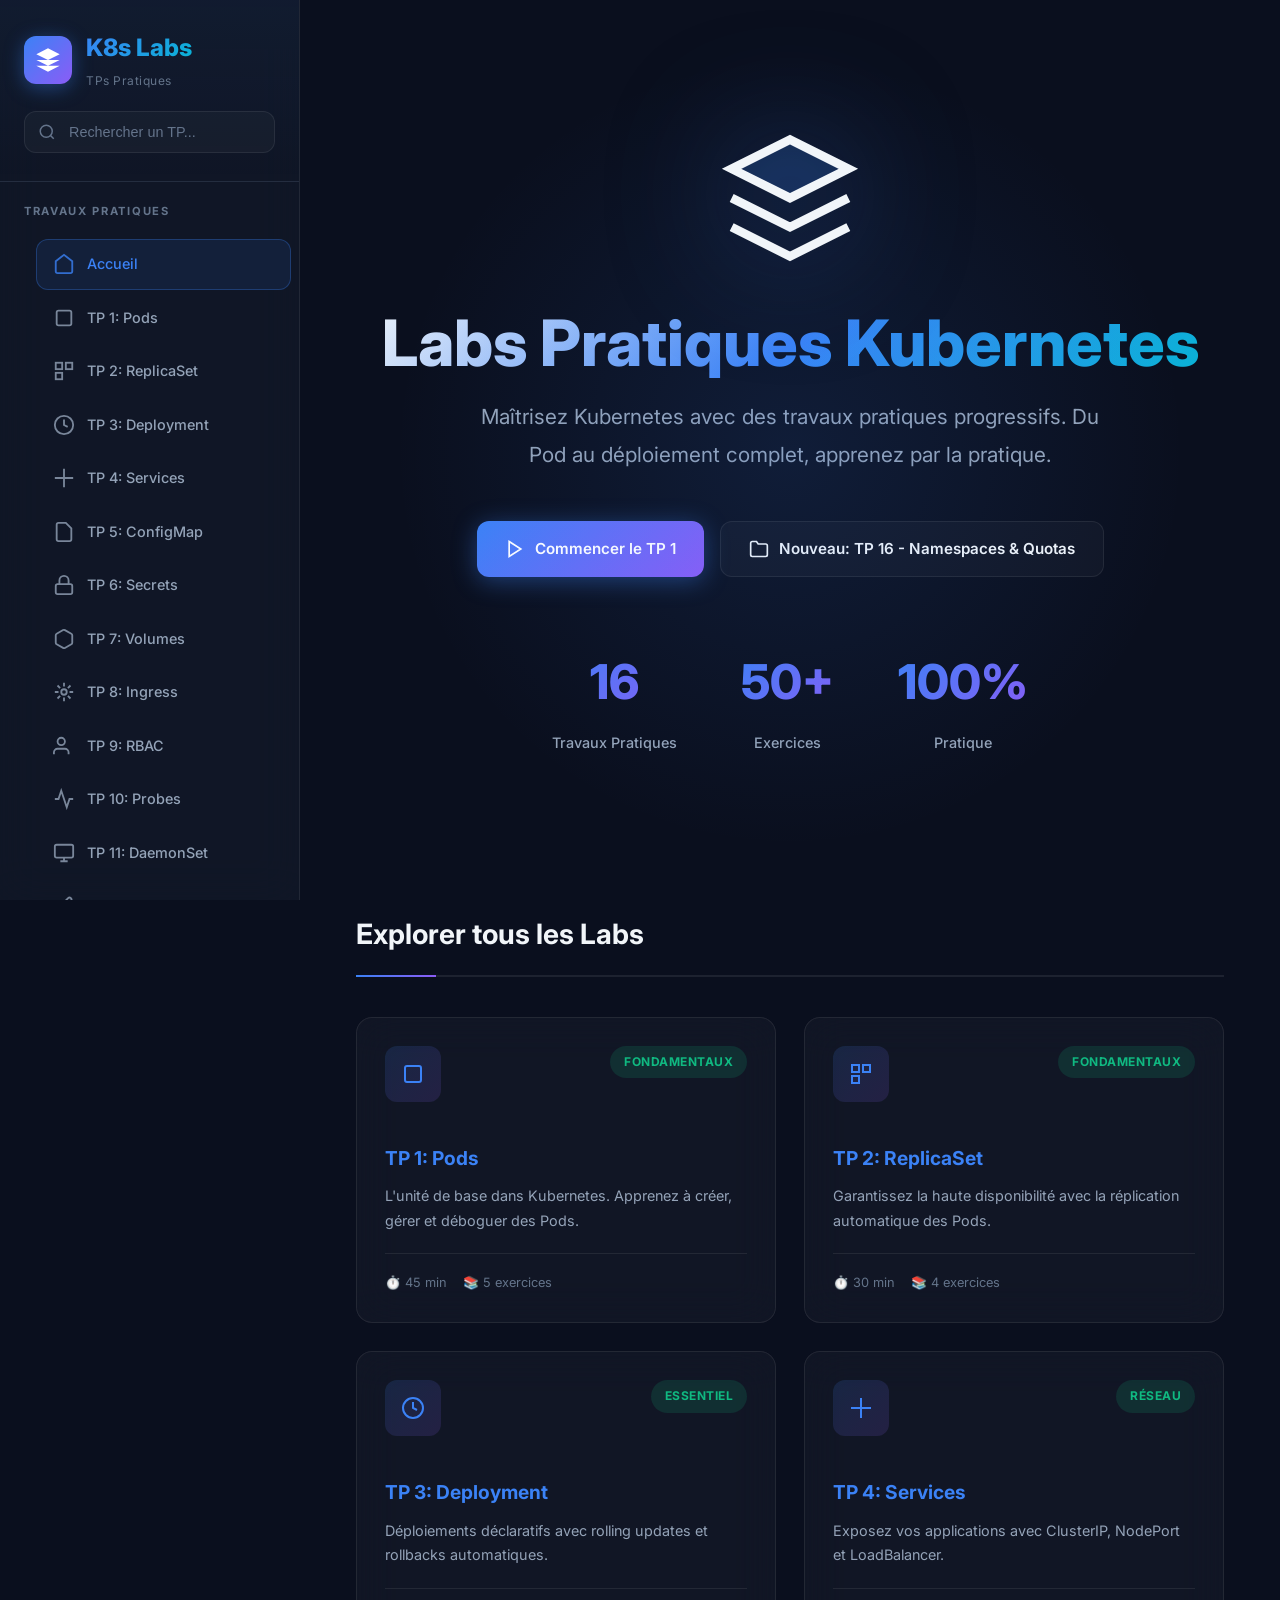
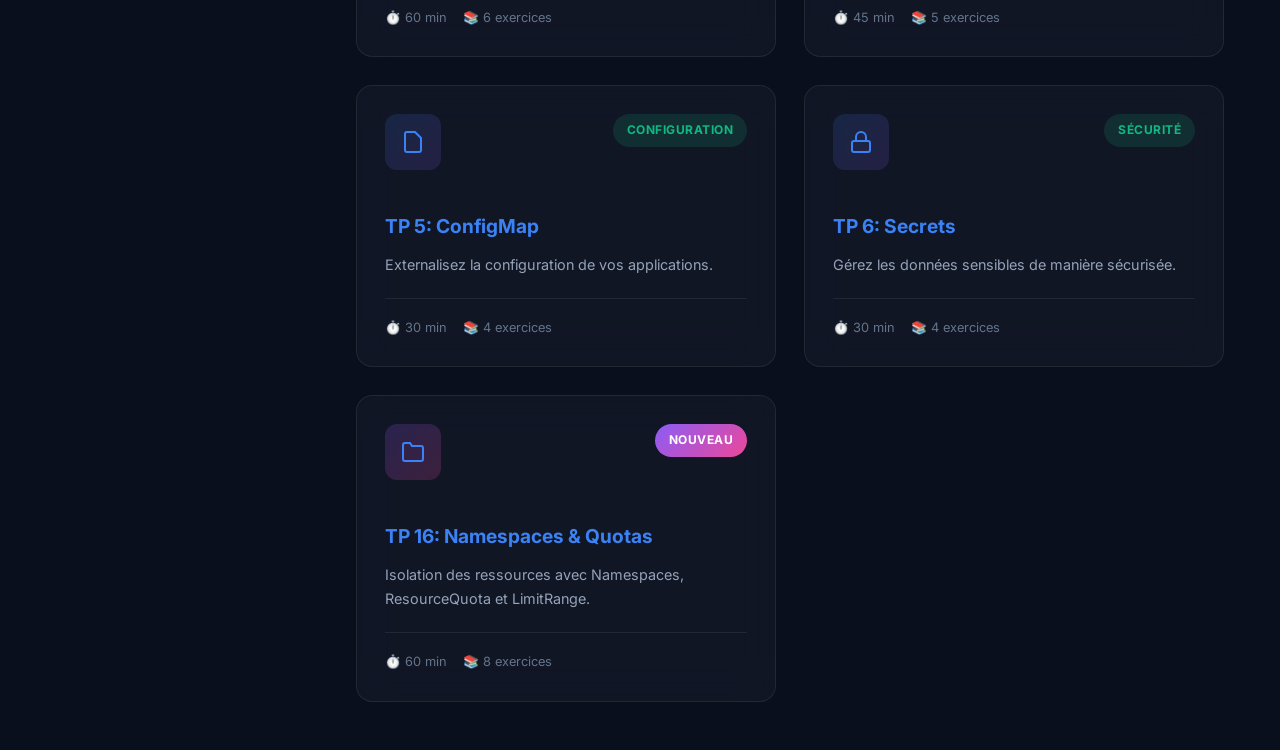
==== index-fr-standalone.html @ d3f79b24 "feat: Labs Kubernetes en français - 16 TPs complets - index-fr.html: Version avec CSS/JS externes - " ====
<!DOCTYPE html>
<html lang="fr">
<head>
    <meta charset="UTF-8">
    <meta name="viewport" content="width=device-width, initial-scale=1.0">
    <title>Labs Pratiques Kubernetes | TPs K8s Complets</title>
    <link rel="preconnect" href="https://fonts.googleapis.com">
    <link rel="preconnect" href="https://fonts.gstatic.com" crossorigin>
    <link href="https://fonts.googleapis.com/css2?family=Inter:wght@300;400;500;600;700;800&family=JetBrains+Mono:wght@400;500;600&display=swap" rel="stylesheet">
    <style>
        :root {
            --bg-primary: #0a0f1e;
            --bg-secondary: #111827;
            --bg-card: rgba(255, 255, 255, 0.03);
            --bg-card-hover: rgba(255, 255, 255, 0.06);
            --bg-code: #1a1f35;
            --bg-terminal: #0d1117;
            --text-primary: #F1F5F9;
            --text-secondary: #94A3B8;
            --text-muted: #64748B;
            --accent-blue: #3B82F6;
            --accent-purple: #8B5CF6;
            --accent-cyan: #06B6D4;
            --accent-green: #10B981;
            --accent-orange: #F59E0B;
            --accent-red: #EF4444;
            --accent-pink: #EC4899;
            --border-color: rgba(255, 255, 255, 0.08);
            --border-hover: rgba(255, 255, 255, 0.15);
            --glass-blur: blur(20px);
            --shadow-sm: 0 2px 8px rgba(0, 0, 0, 0.3);
            --shadow-md: 0 8px 32px rgba(0, 0, 0, 0.4);
            --shadow-lg: 0 16px 64px rgba(0, 0, 0, 0.5);
            --shadow-glow: 0 0 60px rgba(59, 130, 246, 0.15);
            --transition-fast: all 0.15s ease;
            --transition: all 0.3s cubic-bezier(0.4, 0, 0.2, 1);
            --transition-slow: all 0.5s cubic-bezier(0.4, 0, 0.2, 1);
            --radius-sm: 8px;
            --radius-md: 12px;
            --radius-lg: 16px;
            --radius-xl: 24px;
        }

        * {
            margin: 0;
            padding: 0;
            box-sizing: border-box;
        }

        html {
            scroll-behavior: smooth;
            font-size: 16px;
        }

        body {
            font-family: 'Inter', -apple-system, BlinkMacSystemFont, 'Segoe UI', sans-serif;
            background: var(--bg-primary);
            color: var(--text-primary);
            line-height: 1.7;
            overflow-x: hidden;
            min-height: 100vh;
        }

        /* Scrollbar */
        ::-webkit-scrollbar {
            width: 10px;
            height: 10px;
        }

        ::-webkit-scrollbar-track {
            background: var(--bg-secondary);
        }

        ::-webkit-scrollbar-thumb {
            background: linear-gradient(180deg, var(--accent-blue), var(--accent-purple));
            border-radius: 5px;
        }

        ::-webkit-scrollbar-thumb:hover {
            background: linear-gradient(180deg, var(--accent-purple), var(--accent-pink));
        }

        ::selection {
            background: rgba(59, 130, 246, 0.3);
            color: var(--text-primary);
        }

        /* Layout */
        .app-container {
            display: flex;
            min-height: 100vh;
        }

        /* Sidebar */
        .sidebar {
            position: fixed;
            left: 0;
            top: 0;
            width: 300px;
            height: 100vh;
            background: rgba(17, 24, 39, 0.9);
            backdrop-filter: var(--glass-blur);
            -webkit-backdrop-filter: var(--glass-blur);
            border-right: 1px solid var(--border-color);
            z-index: 1000;
            overflow-y: auto;
            transition: var(--transition);
        }

        .sidebar-header {
            padding: 28px 24px;
            border-bottom: 1px solid var(--border-color);
            background: linear-gradient(180deg, rgba(59, 130, 246, 0.05) 0%, transparent 100%);
        }

        .logo {
            display: flex;
            align-items: center;
            gap: 14px;
            text-decoration: none;
        }

        .logo-icon {
            width: 48px;
            height: 48px;
            background: linear-gradient(135deg, var(--accent-blue), var(--accent-purple));
            border-radius: var(--radius-md);
            display: flex;
            align-items: center;
            justify-content: center;
            box-shadow: 0 4px 20px rgba(59, 130, 246, 0.4);
        }

        .logo-icon svg {
            width: 28px;
            height: 28px;
            fill: white;
        }

        .logo-text {
            font-size: 1.5rem;
            font-weight: 800;
            background: linear-gradient(135deg, var(--accent-blue), var(--accent-cyan));
            -webkit-background-clip: text;
            -webkit-text-fill-color: transparent;
            background-clip: text;
        }

        .logo-subtitle {
            font-size: 0.75rem;
            color: var(--text-muted);
            margin-top: 2px;
            letter-spacing: 0.5px;
        }

        .search-box {
            margin-top: 20px;
            position: relative;
        }

        .search-input {
            width: 100%;
            padding: 12px 16px 12px 44px;
            background: var(--bg-card);
            border: 1px solid var(--border-color);
            border-radius: var(--radius-md);
            color: var(--text-primary);
            font-size: 0.9rem;
            transition: var(--transition);
        }

        .search-input:focus {
            outline: none;
            border-color: var(--accent-blue);
            background: var(--bg-card-hover);
            box-shadow: 0 0 0 4px rgba(59, 130, 246, 0.15);
        }

        .search-input::placeholder {
            color: var(--text-muted);
        }

        .search-icon {
            position: absolute;
            left: 14px;
            top: 50%;
            transform: translateY(-50%);
            color: var(--text-muted);
            width: 18px;
            height: 18px;
        }

        .nav-section {
            padding: 20px 0;
        }

        .nav-title {
            padding: 0 24px;
            font-size: 0.7rem;
            font-weight: 700;
            text-transform: uppercase;
            letter-spacing: 0.15em;
            color: var(--text-muted);
            margin-bottom: 12px;
        }

        .nav-list {
            list-style: none;
        }

        .nav-item {
            margin: 3px 8px;
        }

        .nav-link {
            display: flex;
            align-items: center;
            gap: 12px;
            padding: 12px 16px;
            color: var(--text-secondary);
            text-decoration: none;
            font-size: 0.9rem;
            font-weight: 500;
            transition: var(--transition);
            border-radius: var(--radius-md);
            border: 1px solid transparent;
        }

        .nav-link:hover {
            color: var(--text-primary);
            background: var(--bg-card-hover);
            border-color: var(--border-color);
        }

        .nav-link.active {
            color: var(--accent-blue);
            background: rgba(59, 130, 246, 0.1);
            border-color: rgba(59, 130, 246, 0.3);
        }

        .nav-link.completed {
            color: var(--accent-green);
        }

        .nav-icon {
            width: 22px;
            height: 22px;
            flex-shrink: 0;
            opacity: 0.8;
        }

        .nav-text {
            flex: 1;
        }

        .nav-badge {
            font-size: 0.7rem;
            padding: 3px 8px;
            background: var(--bg-card);
            border-radius: 20px;
            color: var(--text-muted);
        }

        .nav-badge.new {
            background: linear-gradient(135deg, var(--accent-blue), var(--accent-purple));
            color: white;
        }

        /* Mobile Menu */
        .menu-toggle {
            display: none;
            position: fixed;
            top: 20px;
            left: 20px;
            z-index: 1001;
            width: 48px;
            height: 48px;
            background: var(--bg-card);
            backdrop-filter: var(--glass-blur);
            border: 1px solid var(--border-color);
            border-radius: var(--radius-md);
            cursor: pointer;
            align-items: center;
            justify-content: center;
            color: var(--text-primary);
        }

        /* Main Content */
        .main-content {
            flex: 1;
            margin-left: 300px;
            min-height: 100vh;
        }

        .section {
            display: none;
            padding: 48px 56px;
            max-width: 1100px;
            margin: 0 auto;
            animation: fadeIn 0.4s ease;
        }

        .section.active {
            display: block;
        }

        @keyframes fadeIn {
            from { opacity: 0; transform: translateY(20px); }
            to { opacity: 1; transform: translateY(0); }
        }

        /* Breadcrumb */
        .breadcrumb {
            display: flex;
            align-items: center;
            gap: 10px;
            margin-bottom: 28px;
            font-size: 0.9rem;
        }

        .breadcrumb a {
            color: var(--text-secondary);
            text-decoration: none;
            transition: var(--transition-fast);
        }

        .breadcrumb a:hover {
            color: var(--accent-blue);
        }

        .breadcrumb-separator {
            color: var(--text-muted);
        }

        .breadcrumb-current {
            color: var(--text-primary);
            font-weight: 600;
        }

        /* Hero */
        .hero {
            text-align: center;
            padding: 80px 0 100px;
            position: relative;
        }

        .hero-bg {
            position: absolute;
            top: 50%;
            left: 50%;
            transform: translate(-50%, -50%);
            width: 800px;
            height: 800px;
            background: radial-gradient(circle, rgba(59, 130, 246, 0.12) 0%, transparent 70%);
            pointer-events: none;
        }

        .hero-logo {
            width: 140px;
            height: 140px;
            margin: 0 auto 40px;
            position: relative;
            animation: float 6s ease-in-out infinite;
        }

        @keyframes float {
            0%, 100% { transform: translateY(0) rotate(0deg); }
            50% { transform: translateY(-20px) rotate(5deg); }
        }

        .hero-logo svg {
            width: 100%;
            height: 100%;
            filter: drop-shadow(0 0 60px rgba(59, 130, 246, 0.5));
        }

        .hero-title {
            font-size: 4rem;
            font-weight: 800;
            margin-bottom: 20px;
            background: linear-gradient(135deg, var(--text-primary) 0%, var(--accent-blue) 50%, var(--accent-cyan) 100%);
            -webkit-background-clip: text;
            -webkit-text-fill-color: transparent;
            background-clip: text;
            line-height: 1.1;
        }

        .hero-subtitle {
            font-size: 1.3rem;
            color: var(--text-secondary);
            max-width: 650px;
            margin: 0 auto 48px;
            line-height: 1.8;
        }

        .hero-stats {
            display: flex;
            justify-content: center;
            gap: 64px;
            margin-top: 64px;
        }

        .stat-item {
            text-align: center;
        }

        .stat-value {
            font-size: 3rem;
            font-weight: 800;
            background: linear-gradient(135deg, var(--accent-blue), var(--accent-purple));
            -webkit-background-clip: text;
            -webkit-text-fill-color: transparent;
            background-clip: text;
        }

        .stat-label {
            font-size: 0.9rem;
            color: var(--text-secondary);
            margin-top: 8px;
            font-weight: 500;
        }

        /* Buttons */
        .btn {
            display: inline-flex;
            align-items: center;
            gap: 10px;
            padding: 14px 28px;
            border-radius: var(--radius-md);
            font-size: 0.95rem;
            font-weight: 600;
            text-decoration: none;
            cursor: pointer;
            transition: var(--transition);
            border: none;
        }

        .btn-primary {
            background: linear-gradient(135deg, var(--accent-blue), var(--accent-purple));
            color: white;
            box-shadow: 0 4px 24px rgba(59, 130, 246, 0.4);
        }

        .btn-primary:hover {
            transform: translateY(-3px);
            box-shadow: 0 8px 40px rgba(59, 130, 246, 0.5);
        }

        .btn-secondary {
            background: var(--bg-card);
            color: var(--text-primary);
            border: 1px solid var(--border-color);
        }

        .btn-secondary:hover {
            background: var(--bg-card-hover);
            border-color: var(--accent-blue);
            transform: translateY(-2px);
        }

        .btn-group {
            display: flex;
            gap: 16px;
            flex-wrap: wrap;
            justify-content: center;
        }

        /* Cards */
        .card-grid {
            display: grid;
            grid-template-columns: repeat(auto-fill, minmax(340px, 1fr));
            gap: 28px;
            margin-top: 40px;
        }

        .card {
            background: var(--bg-card);
            backdrop-filter: var(--glass-blur);
            border: 1px solid var(--border-color);
            border-radius: var(--radius-lg);
            padding: 28px;
            transition: var(--transition);
            cursor: pointer;
            position: relative;
            overflow: hidden;
        }

        .card::before {
            content: '';
            position: absolute;
            top: 0;
            left: 0;
            right: 0;
            height: 4px;
            background: linear-gradient(90deg, var(--accent-blue), var(--accent-purple), var(--accent-cyan));
            opacity: 0;
            transition: var(--transition);
        }

        .card:hover {
            transform: translateY(-6px);
            background: var(--bg-card-hover);
            border-color: var(--border-hover);
            box-shadow: var(--shadow-glow), var(--shadow-md);
        }

        .card:hover::before {
            opacity: 1;
        }

        .card-header {
            display: flex;
            align-items: flex-start;
            justify-content: space-between;
            margin-bottom: 18px;
        }

        .card-icon {
            width: 56px;
            height: 56px;
            background: linear-gradient(135deg, rgba(59, 130, 246, 0.15), rgba(139, 92, 246, 0.15));
            border-radius: var(--radius-md);
            display: flex;
            align-items: center;
            justify-content: center;
            color: var(--accent-blue);
        }

        .card-badge {
            padding: 6px 14px;
            background: rgba(16, 185, 129, 0.15);
            color: var(--accent-green);
            font-size: 0.75rem;
            font-weight: 700;
            border-radius: 20px;
            text-transform: uppercase;
            letter-spacing: 0.5px;
        }

        .card-badge.new {
            background: linear-gradient(135deg, var(--accent-purple), var(--accent-pink));
            color: white;
        }

        .card-title {
            font-size: 1.2rem;
            font-weight: 700;
            margin-bottom: 10px;
        }

        .card-description {
            font-size: 0.9rem;
            color: var(--text-secondary);
            margin-bottom: 20px;
            line-height: 1.7;
        }

        .card-footer {
            display: flex;
            align-items: center;
            justify-content: space-between;
            padding-top: 18px;
            border-top: 1px solid var(--border-color);
        }

        .card-meta {
            display: flex;
            align-items: center;
            gap: 16px;
            font-size: 0.8rem;
            color: var(--text-muted);
        }

        .card-meta span {
            display: flex;
            align-items: center;
            gap: 6px;
        }

        /* Typography */
        h1 {
            font-size: 2.75rem;
            font-weight: 800;
            margin-bottom: 20px;
            line-height: 1.2;
        }

        h2 {
            font-size: 1.75rem;
            font-weight: 700;
            margin: 56px 0 24px;
            padding-bottom: 16px;
            border-bottom: 2px solid var(--border-color);
            position: relative;
        }

        h2::after {
            content: '';
            position: absolute;
            bottom: -2px;
            left: 0;
            width: 80px;
            height: 2px;
            background: linear-gradient(90deg, var(--accent-blue), var(--accent-purple));
        }

        h3 {
            font-size: 1.35rem;
            font-weight: 700;
            margin: 40px 0 18px;
            color: var(--accent-blue);
        }

        h4 {
            font-size: 1.1rem;
            font-weight: 600;
            margin: 28px 0 14px;
            color: var(--text-primary);
        }

        p {
            margin-bottom: 18px;
            color: var(--text-secondary);
        }

        strong {
            color: var(--text-primary);
            font-weight: 600;
        }

        /* Lists */
        ul, ol {
            margin: 18px 0;
            padding-left: 28px;
        }

        li {
            margin: 10px 0;
            color: var(--text-secondary);
        }

        li::marker {
            color: var(--accent-blue);
        }

        /* Info Boxes */
        .info-box {
            padding: 24px 28px;
            border-radius: var(--radius-lg);
            margin: 28px 0;
            border-left: 4px solid;
            background: var(--bg-card);
        }

        .info-box.info {
            border-color: var(--accent-blue);
            background: rgba(59, 130, 246, 0.08);
        }

        .info-box.success {
            border-color: var(--accent-green);
            background: rgba(16, 185, 129, 0.08);
        }

        .info-box.warning {
            border-color: var(--accent-orange);
            background: rgba(245, 158, 11, 0.08);
        }

        .info-box.error {
            border-color: var(--accent-red);
            background: rgba(239, 68, 68, 0.08);
        }

        .info-box-title {
            display: flex;
            align-items: center;
            gap: 12px;
            font-weight: 700;
            font-size: 1rem;
            margin-bottom: 10px;
        }

        .info-box.info .info-box-title { color: var(--accent-blue); }
        .info-box.success .info-box-title { color: var(--accent-green); }
        .info-box.warning .info-box-title { color: var(--accent-orange); }
        .info-box.error .info-box-title { color: var(--accent-red); }

        .info-box p {
            margin: 0;
            color: var(--text-secondary);
            font-size: 0.95rem;
        }

        /* Code Blocks */
        .code-block {
            position: relative;
            margin: 28px 0;
            border-radius: var(--radius-lg);
            overflow: hidden;
            background: var(--bg-code);
            border: 1px solid var(--border-color);
        }

        .code-header {
            display: flex;
            align-items: center;
            justify-content: space-between;
            padding: 14px 20px;
            background: rgba(0, 0, 0, 0.3);
            border-bottom: 1px solid var(--border-color);
        }

        .code-lang {
            display: flex;
            align-items: center;
            gap: 10px;
            font-size: 0.8rem;
            font-weight: 700;
            text-transform: uppercase;
            color: var(--text-muted);
            letter-spacing: 0.5px;
        }

        .code-actions {
            display: flex;
            gap: 10px;
        }

        .code-btn {
            display: flex;
            align-items: center;
            gap: 8px;
            padding: 8px 14px;
            background: rgba(255, 255, 255, 0.05);
            border: 1px solid var(--border-color);
            border-radius: var(--radius-sm);
            color: var(--text-secondary);
            font-size: 0.8rem;
            font-weight: 500;
            cursor: pointer;
            transition: var(--transition-fast);
        }

        .code-btn:hover {
            background: rgba(255, 255, 255, 0.1);
            color: var(--text-primary);
            border-color: var(--accent-blue);
        }

        .code-btn.copied {
            color: var(--accent-green);
            border-color: var(--accent-green);
            background: rgba(16, 185, 129, 0.1);
        }

        pre {
            margin: 0;
            padding: 24px 28px;
            font-family: 'JetBrains Mono', monospace;
            font-size: 0.9rem;
            line-height: 1.8;
            overflow-x: auto;
        }

        code {
            font-family: 'JetBrains Mono', monospace;
        }

        /* Inline code */
        p code, li code {
            background: var(--bg-code);
            padding: 3px 8px;
            border-radius: 6px;
            font-size: 0.85em;
            color: var(--accent-cyan);
            border: 1px solid var(--border-color);
        }

        /* Syntax Highlighting */
        .code-yaml .key { color: #9CDCFE; }
        .code-yaml .string { color: #CE9178; }
        .code-yaml .number { color: #B5CEA8; }
        .code-yaml .boolean { color: #569CD6; }
        .code-yaml .comment { color: #6A9955; font-style: italic; }
        
        .code-shell .prompt { color: var(--accent-green); user-select: none; }
        .code-shell .command { color: var(--text-primary); }
        .code-shell .flag { color: #9CDCFE; }
        .code-shell .arg { color: #CE9178; }

        /* Terminal */
        .terminal-block {
            background: var(--bg-terminal);
            border: 1px solid var(--border-color);
            border-radius: var(--radius-lg);
            overflow: hidden;
            margin: 28px 0;
        }

        .terminal-header {
            display: flex;
            align-items: center;
            gap: 10px;
            padding: 14px 20px;
            background: rgba(255, 255, 255, 0.02);
            border-bottom: 1px solid var(--border-color);
        }

        .terminal-dot {
            width: 14px;
            height: 14px;
            border-radius: 50%;
        }

        .terminal-dot.red { background: #FF5F56; }
        .terminal-dot.yellow { background: #FFBD2E; }
        .terminal-dot.green { background: #27C93F; }

        .terminal-title {
            flex: 1;
            text-align: center;
            font-size: 0.8rem;
            color: var(--text-muted);
            font-weight: 500;
        }

        .terminal-body {
            padding: 24px 28px;
            font-family: 'JetBrains Mono', monospace;
            font-size: 0.9rem;
            line-height: 1.8;
        }

        .terminal-prompt { color: var(--accent-green); }
        .terminal-output { color: var(--text-secondary); }
        .terminal-error { color: var(--accent-red); }

        /* Tables */
        .table-container {
            overflow-x: auto;
            margin: 28px 0;
            border-radius: var(--radius-lg);
            border: 1px solid var(--border-color);
        }

        table {
            width: 100%;
            border-collapse: collapse;
            font-size: 0.9rem;
        }

        th {
            background: var(--bg-secondary);
            padding: 16px 20px;
            text-align: left;
            font-weight: 700;
            color: var(--text-primary);
            border-bottom: 2px solid var(--border-color);
        }

        td {
            padding: 14px 20px;
            border-bottom: 1px solid var(--border-color);
            color: var(--text-secondary);
        }

        tr:last-child td {
            border-bottom: none;
        }

        tr:hover td {
            background: var(--bg-card);
        }

        /* Progress Checklist */
        .checklist {
            background: var(--bg-card);
            border: 1px solid var(--border-color);
            border-radius: var(--radius-lg);
            padding: 28px;
            margin: 28px 0;
        }

        .checklist-title {
            font-size: 1.1rem;
            font-weight: 700;
            margin-bottom: 20px;
            display: flex;
            align-items: center;
            gap: 12px;
        }

        .checklist-item {
            display: flex;
            align-items: center;
            gap: 14px;
            padding: 14px 0;
            border-bottom: 1px solid var(--border-color);
            cursor: pointer;
            transition: var(--transition-fast);
        }

        .checklist-item:last-child {
            border-bottom: none;
        }

        .checklist-item:hover {
            background: var(--bg-card-hover);
            margin: 0 -28px;
            padding: 14px 28px;
        }

        .checklist-checkbox {
            width: 24px;
            height: 24px;
            border: 2px solid var(--border-color);
            border-radius: 6px;
            display: flex;
            align-items: center;
            justify-content: center;
            transition: var(--transition-fast);
            flex-shrink: 0;
        }

        .checklist-item.completed .checklist-checkbox {
            background: var(--accent-green);
            border-color: var(--accent-green);
        }

        .checklist-text {
            flex: 1;
            font-size: 0.95rem;
            color: var(--text-secondary);
        }

        .checklist-item.completed .checklist-text {
            color: var(--text-muted);
            text-decoration: line-through;
        }

        /* Navigation Buttons */
        .nav-buttons {
            display: flex;
            justify-content: space-between;
            margin-top: 64px;
            padding-top: 32px;
            border-top: 1px solid var(--border-color);
        }

        .nav-btn {
            display: flex;
            align-items: center;
            gap: 16px;
            padding: 20px 28px;
            background: var(--bg-card);
            border: 1px solid var(--border-color);
            border-radius: var(--radius-lg);
            text-decoration: none;
            transition: var(--transition);
            max-width: 300px;        }

        .nav-btn:hover {
            background: var(--bg-card-hover);
            border-color: var(--accent-blue);
            transform: translateY(-3px);
            box-shadow: var(--shadow-md);
        }

        .nav-btn-icon {
            width: 44px;
            height: 44px;
            background: var(--bg-secondary);
            border-radius: var(--radius-md);
            display: flex;
            align-items: center;
            justify-content: center;
            color: var(--accent-blue);
        }

        .nav-btn-text {
            text-align: left;
        }

        .nav-btn-label {
            font-size: 0.8rem;
            color: var(--text-muted);
            margin-bottom: 4px;
        }

        .nav-btn-title {
            font-size: 1rem;
            font-weight: 600;
            color: var(--text-primary);
        }

        /* Responsive */
        @media (max-width: 1024px) {
            .sidebar {
                transform: translateX(-100%);
            }

            .sidebar.open {
                transform: translateX(0);
            }

            .menu-toggle {
                display: flex;
            }

            .main-content {
                margin-left: 0;
            }

            .section {
                padding: 32px 24px;
            }

            .hero-title {
                font-size: 2.5rem;
            }

            .hero-stats {
                gap: 32px;
            }

            .stat-value {
                font-size: 2rem;
            }

            .card-grid {
                grid-template-columns: 1fr;
            }

            .nav-buttons {
                flex-direction: column;
                gap: 16px;
            }

            .nav-btn {
                max-width: 100%;
            }
        }

        @media (max-width: 640px) {
            .hero-title {
                font-size: 2rem;
            }

            .hero-subtitle {
                font-size: 1rem;
            }

            .hero-stats {
                flex-direction: column;
                gap: 24px;
            }

            h1 {
                font-size: 2rem;
            }

            h2 {
                font-size: 1.5rem;
            }

            .btn-group {
                flex-direction: column;
            }

            .btn {
                width: 100%;
                justify-content: center;
            }
        }

        /* Animations */
        @keyframes pulse {
            0%, 100% { opacity: 1; }
            50% { opacity: 0.5; }
        }

        @keyframes spin {
            from { transform: rotate(0deg); }
            to { transform: rotate(360deg); }
        }

        .loading {
            animation: pulse 2s ease-in-out infinite;
        }

        .spinner {
            animation: spin 1s linear infinite;
        }

        /* Overlay */
        .overlay {
            position: fixed;
            inset: 0;
            background: rgba(0, 0, 0, 0.5);
            z-index: 999;
            display: none;
        }

        .overlay.active {
            display: block;
        }

        /* Print */
        @media print {
            .sidebar, .menu-toggle, .overlay {
                display: none !important;
            }
            .main-content {
                margin-left: 0 !important;
            }
            .section {
                display: block !important;
                page-break-after: always;
            }
        }
    </style>
</head>
<body>
    <div class="app-container">
        <!-- Mobile Menu Toggle -->
        <button class="menu-toggle" onclick="toggleSidebar()">
            <svg width="24" height="24" viewBox="0 0 24 24" fill="none" stroke="currentColor" stroke-width="2">
                <path d="M3 12h18M3 6h18M3 18h18"/>
            </svg>
        </button>

        <!-- Overlay -->
        <div class="overlay" onclick="toggleSidebar()"></div>

        <!-- Sidebar -->
        <aside class="sidebar">
            <div class="sidebar-header">
                <a href="#home" class="logo" onclick="showSection('home')">
                    <div class="logo-icon">
                        <svg viewBox="0 0 24 24" fill="currentColor">
                            <path d="M12 2L2 7l10 5 10-5-10-5zM2 17l10 5 10-5M2 12l10 5 10-5"/>
                        </svg>
                    </div>
                    <div>
                        <div class="logo-text">K8s Labs</div>
                        <div class="logo-subtitle">TPs Pratiques</div>
                    </div>
                </a>
                <div class="search-box">
                    <svg class="search-icon" viewBox="0 0 24 24" fill="none" stroke="currentColor" stroke-width="2">
                        <circle cx="11" cy="11" r="8"/>
                        <path d="M21 21l-4.35-4.35"/>
                    </svg>
                    <input type="text" class="search-input" placeholder="Rechercher un TP..." id="searchInput" onkeyup="searchTPs()">
                </div>
            </div>

            <nav class="nav-section">
                <div class="nav-title">Travaux Pratiques</div>
                <ul class="nav-list" id="navList">
                    <li class="nav-item">
                        <a href="#home" class="nav-link active" onclick="showSection('home')">
                            <svg class="nav-icon" viewBox="0 0 24 24" fill="none" stroke="currentColor" stroke-width="2">
                                <path d="M3 9l9-7 9 7v11a2 2 0 01-2 2H5a2 2 0 01-2-2V9z"/>
                            </svg>
                            <span class="nav-text">Accueil</span>
                        </a>
                    </li>
                    <li class="nav-item">
                        <a href="#tp1" class="nav-link" onclick="showSection('tp1')">
                            <svg class="nav-icon" viewBox="0 0 24 24" fill="none" stroke="currentColor" stroke-width="2">
                                <rect x="4" y="4" width="16" height="16" rx="2"/>
                            </svg>
                            <span class="nav-text">TP 1: Pods</span>
                        </a>
                    </li>
                    <li class="nav-item">
                        <a href="#tp2" class="nav-link" onclick="showSection('tp2')">
                            <svg class="nav-icon" viewBox="0 0 24 24" fill="none" stroke="currentColor" stroke-width="2">
                                <rect x="3" y="3" width="7" height="7"/><rect x="14" y="3" width="7" height="7"/><rect x="3" y="14" width="7" height="7"/>
                            </svg>
                            <span class="nav-text">TP 2: ReplicaSet</span>
                        </a>
                    </li>
                    <li class="nav-item">
                        <a href="#tp3" class="nav-link" onclick="showSection('tp3')">
                            <svg class="nav-icon" viewBox="0 0 24 24" fill="none" stroke="currentColor" stroke-width="2">
                                <circle cx="12" cy="12" r="10"/><path d="M12 6v6l4 2"/>
                            </svg>
                            <span class="nav-text">TP 3: Deployment</span>
                        </a>
                    </li>
                    <li class="nav-item">
                        <a href="#tp4" class="nav-link" onclick="showSection('tp4')">
                            <svg class="nav-icon" viewBox="0 0 24 24" fill="none" stroke="currentColor" stroke-width="2">
                                <path d="M12 2v20M2 12h20"/>
                            </svg>
                            <span class="nav-text">TP 4: Services</span>
                        </a>
                    </li>
                    <li class="nav-item">
                        <a href="#tp5" class="nav-link" onclick="showSection('tp5')">
                            <svg class="nav-icon" viewBox="0 0 24 24" fill="none" stroke="currentColor" stroke-width="2">
                                <path d="M14 2H6a2 2 0 00-2 2v16a2 2 0 002 2h12a2 2 0 002-2V8z"/>
                            </svg>
                            <span class="nav-text">TP 5: ConfigMap</span>
                        </a>
                    </li>
                    <li class="nav-item">
                        <a href="#tp6" class="nav-link" onclick="showSection('tp6')">
                            <svg class="nav-icon" viewBox="0 0 24 24" fill="none" stroke="currentColor" stroke-width="2">
                                <rect x="3" y="11" width="18" height="11" rx="2"/><path d="M7 11V7a5 5 0 0110 0v4"/>
                            </svg>
                            <span class="nav-text">TP 6: Secrets</span>
                        </a>
                    </li>
                    <li class="nav-item">
                        <a href="#tp7" class="nav-link" onclick="showSection('tp7')">
                            <svg class="nav-icon" viewBox="0 0 24 24" fill="none" stroke="currentColor" stroke-width="2">
                                <path d="M21 16V8a2 2 0 00-1-1.73l-7-4a2 2 0 00-2 0l-7 4A2 2 0 003 8v8a2 2 0 001 1.73l7 4a2 2 0 002 0l7-4A2 2 0 0021 16z"/>
                            </svg>
                            <span class="nav-text">TP 7: Volumes</span>
                        </a>
                    </li>
                    <li class="nav-item">
                        <a href="#tp8" class="nav-link" onclick="showSection('tp8')">
                            <svg class="nav-icon" viewBox="0 0 24 24" fill="none" stroke="currentColor" stroke-width="2">
                                <circle cx="12" cy="12" r="3"/><path d="M12 2v4M12 18v4M4.93 4.93l2.83 2.83M16.24 16.24l2.83 2.83M2 12h4M18 12h4M4.93 19.07l2.83-2.83M16.24 7.76l2.83-2.83"/>
                            </svg>
                            <span class="nav-text">TP 8: Ingress</span>
                        </a>
                    </li>
                    <li class="nav-item">
                        <a href="#tp9" class="nav-link" onclick="showSection('tp9')">
                            <svg class="nav-icon" viewBox="0 0 24 24" fill="none" stroke="currentColor" stroke-width="2">
                                <path d="M17 21v-2a4 4 0 00-4-4H5a4 4 0 00-4 4v2"/><circle cx="9" cy="7" r="4"/>
                            </svg>
                            <span class="nav-text">TP 9: RBAC</span>
                        </a>
                    </li>
                    <li class="nav-item">
                        <a href="#tp10" class="nav-link" onclick="showSection('tp10')">
                            <svg class="nav-icon" viewBox="0 0 24 24" fill="none" stroke="currentColor" stroke-width="2">
                                <polyline points="22 12 18 12 15 21 9 3 6 12 2 12"/>
                            </svg>
                            <span class="nav-text">TP 10: Probes</span>
                        </a>
                    </li>
                    <li class="nav-item">
                        <a href="#tp11" class="nav-link" onclick="showSection('tp11')">
                            <svg class="nav-icon" viewBox="0 0 24 24" fill="none" stroke="currentColor" stroke-width="2">
                                <rect x="2" y="3" width="20" height="14" rx="2"/><path d="M8 21h8M12 17v4"/>
                            </svg>
                            <span class="nav-text">TP 11: DaemonSet</span>
                        </a>
                    </li>
                    <li class="nav-item">
                        <a href="#tp12" class="nav-link" onclick="showSection('tp12')">
                            <svg class="nav-icon" viewBox="0 0 24 24" fill="none" stroke="currentColor" stroke-width="2">
                                <path d="M12 20h9M16.5 3.5a2.12 2.12 0 013 3L7 19l-4 1 1-4L16.5 3.5z"/>
                            </svg>
                            <span class="nav-text">TP 12: Jobs & CronJobs</span>
                        </a>
                    </li>
                    <li class="nav-item">
                        <a href="#tp13" class="nav-link" onclick="showSection('tp13')">
                            <svg class="nav-icon" viewBox="0 0 24 24" fill="none" stroke="currentColor" stroke-width="2">
                                <path d="M18 20V10M12 20V4M6 20v-6"/>
                            </svg>
                            <span class="nav-text">TP 13: StatefulSet</span>
                        </a>
                    </li>
                    <li class="nav-item">
                        <a href="#tp14" class="nav-link" onclick="showSection('tp14')">
                            <svg class="nav-icon" viewBox="0 0 24 24" fill="none" stroke="currentColor" stroke-width="2">
                                <path d="M12 22s8-4 8-10V5l-8-3-8 3v7c0 6 8 10 8 10z"/>
                            </svg>
                            <span class="nav-text">TP 14: Network Policies</span>
                        </a>
                    </li>
                    <li class="nav-item">
                        <a href="#tp15" class="nav-link" onclick="showSection('tp15')">
                            <svg class="nav-icon" viewBox="0 0 24 24" fill="none" stroke="currentColor" stroke-width="2">
                                <rect x="3" y="3" width="18" height="18" rx="2"/><path d="M3 9h18M9 21V9"/>
                            </svg>
                            <span class="nav-text">TP 15: HPA</span>
                        </a>
                    </li>
                    <li class="nav-item">
                        <a href="#tp16" class="nav-link" onclick="showSection('tp16')">
                            <svg class="nav-icon" viewBox="0 0 24 24" fill="none" stroke="currentColor" stroke-width="2">
                                <path d="M22 19a2 2 0 01-2 2H4a2 2 0 01-2-2V5a2 2 0 012-2h5l2 3h9a2 2 0 012 2z"/>
                            </svg>
                            <span class="nav-text">TP 16: Namespaces & Quotas</span>
                            <span class="nav-badge new">Nouveau</span>
                        </a>
                    </li>
                </ul>
            </nav>
        </aside>

        <!-- Main Content -->
        <main class="main-content">
            <!-- Home Section -->
            <section id="home" class="section active">
                <div class="hero">
                    <div class="hero-bg"></div>
                    <div class="hero-logo">
                        <svg viewBox="0 0 24 24" fill="none" stroke="currentColor" stroke-width="1.5">
                            <path d="M12 2L2 7l10 5 10-5-10-5z" fill="rgba(59, 130, 246, 0.2)"/>
                            <path d="M2 17l10 5 10-5"/>
                            <path d="M2 12l10 5 10-5"/>
                        </svg>
                    </div>
                    <h1 class="hero-title">Labs Pratiques Kubernetes</h1>
                    <p class="hero-subtitle">
                        Maîtrisez Kubernetes avec des travaux pratiques progressifs. 
                        Du Pod au déploiement complet, apprenez par la pratique.
                    </p>
                    <div class="btn-group">
                        <a href="#tp1" class="btn btn-primary" onclick="showSection('tp1')">
                            <svg width="20" height="20" viewBox="0 0 24 24" fill="none" stroke="currentColor" stroke-width="2">
                                <polygon points="5 3 19 12 5 21 5 3"/>
                            </svg>
                            Commencer le TP 1
                        </a>
                        <a href="#tp16" class="btn btn-secondary" onclick="showSection('tp16')">
                            <svg width="20" height="20" viewBox="0 0 24 24" fill="none" stroke="currentColor" stroke-width="2">
                                <path d="M22 19a2 2 0 01-2 2H4a2 2 0 01-2-2V5a2 2 0 012-2h5l2 3h9a2 2 0 012 2z"/>
                            </svg>
                            Nouveau: TP 16 - Namespaces & Quotas
                        </a>
                    </div>

                    <div class="hero-stats">
                        <div class="stat-item">
                            <div class="stat-value">16</div>
                            <div class="stat-label">Travaux Pratiques</div>
                        </div>
                        <div class="stat-item">
                            <div class="stat-value">50+</div>
                            <div class="stat-label">Exercices</div>
                        </div>
                        <div class="stat-item">
                            <div class="stat-value">100%</div>
                            <div class="stat-label">Pratique</div>
                        </div>
                    </div>
                </div>

                <h2>Explorer tous les Labs</h2>
                <div class="card-grid">
                    <div class="card" onclick="showSection('tp1')">
                        <div class="card-header">
                            <div class="card-icon">
                                <svg width="24" height="24" viewBox="0 0 24 24" fill="none" stroke="currentColor" stroke-width="2">
                                    <rect x="4" y="4" width="16" height="16" rx="2"/>
                                </svg>
                            </div>
                            <span class="card-badge">Fondamentaux</span>
                        </div>
                        <h3 class="card-title">TP 1: Pods</h3>
                        <p class="card-description">L'unité de base dans Kubernetes. Apprenez à créer, gérer et déboguer des Pods.</p>
                        <div class="card-footer">
                            <div class="card-meta">
                                <span>⏱️ 45 min</span>
                                <span>📚 5 exercices</span>
                            </div>
                        </div>
                    </div>

                    <div class="card" onclick="showSection('tp2')">
                        <div class="card-header">
                            <div class="card-icon">
                                <svg width="24" height="24" viewBox="0 0 24 24" fill="none" stroke="currentColor" stroke-width="2">
                                    <rect x="3" y="3" width="7" height="7"/><rect x="14" y="3" width="7" height="7"/><rect x="3" y="14" width="7" height="7"/>
                                </svg>
                            </div>
                            <span class="card-badge">Fondamentaux</span>
                        </div>
                        <h3 class="card-title">TP 2: ReplicaSet</h3>
                        <p class="card-description">Garantissez la haute disponibilité avec la réplication automatique des Pods.</p>
                        <div class="card-footer">
                            <div class="card-meta">
                                <span>⏱️ 30 min</span>
                                <span>📚 4 exercices</span>
                            </div>
                        </div>
                    </div>

                    <div class="card" onclick="showSection('tp3')">
                        <div class="card-header">
                            <div class="card-icon">
                                <svg width="24" height="24" viewBox="0 0 24 24" fill="none" stroke="currentColor" stroke-width="2">
                                    <circle cx="12" cy="12" r="10"/><path d="M12 6v6l4 2"/>
                                </svg>
                            </div>
                            <span class="card-badge">Essentiel</span>
                        </div>
                        <h3 class="card-title">TP 3: Deployment</h3>
                        <p class="card-description">Déploiements déclaratifs avec rolling updates et rollbacks automatiques.</p>
                        <div class="card-footer">
                            <div class="card-meta">
                                <span>⏱️ 60 min</span>
                                <span>📚 6 exercices</span>
                            </div>
                        </div>
                    </div>

                    <div class="card" onclick="showSection('tp4')">
                        <div class="card-header">
                            <div class="card-icon">
                                <svg width="24" height="24" viewBox="0 0 24 24" fill="none" stroke="currentColor" stroke-width="2">
                                    <path d="M12 2v20M2 12h20"/>
                                </svg>
                            </div>
                            <span class="card-badge">Réseau</span>
                        </div>
                        <h3 class="card-title">TP 4: Services</h3>
                        <p class="card-description">Exposez vos applications avec ClusterIP, NodePort et LoadBalancer.</p>
                        <div class="card-footer">
                            <div class="card-meta">
                                <span>⏱️ 45 min</span>
                                <span>📚 5 exercices</span>
                            </div>
                        </div>
                    </div>

                    <div class="card" onclick="showSection('tp5')">
                        <div class="card-header">
                            <div class="card-icon">
                                <svg width="24" height="24" viewBox="0 0 24 24" fill="none" stroke="currentColor" stroke-width="2">
                                    <path d="M14 2H6a2 2 0 00-2 2v16a2 2 0 002 2h12a2 2 0 002-2V8z"/>
                                </svg>
                            </div>
                            <span class="card-badge">Configuration</span>
                        </div>
                        <h3 class="card-title">TP 5: ConfigMap</h3>
                        <p class="card-description">Externalisez la configuration de vos applications.</p>
                        <div class="card-footer">
                            <div class="card-meta">
                                <span>⏱️ 30 min</span>
                                <span>📚 4 exercices</span>
                            </div>
                        </div>
                    </div>

                    <div class="card" onclick="showSection('tp6')">
                        <div class="card-header">
                            <div class="card-icon">
                                <svg width="24" height="24" viewBox="0 0 24 24" fill="none" stroke="currentColor" stroke-width="2">
                                    <rect x="3" y="11" width="18" height="11" rx="2"/><path d="M7 11V7a5 5 0 0110 0v4"/>
                                </svg>
                            </div>
                            <span class="card-badge">Sécurité</span>
                        </div>
                        <h3 class="card-title">TP 6: Secrets</h3>
                        <p class="card-description">Gérez les données sensibles de manière sécurisée.</p>
                        <div class="card-footer">
                            <div class="card-meta">
                                <span>⏱️ 30 min</span>
                                <span>📚 4 exercices</span>
                            </div>
                        </div>
                    </div>

                    <div class="card" onclick="showSection('tp16')">
                        <div class="card-header">
                            <div class="card-icon" style="background: linear-gradient(135deg, rgba(139, 92, 246, 0.2), rgba(236, 72, 153, 0.2));">
                                <svg width="24" height="24" viewBox="0 0 24 24" fill="none" stroke="currentColor" stroke-width="2">
                                    <path d="M22 19a2 2 0 01-2 2H4a2 2 0 01-2-2V5a2 2 0 012-2h5l2 3h9a2 2 0 012 2z"/>
                                </svg>
                            </div>
                            <span class="card-badge new">Nouveau</span>
                        </div>
                        <h3 class="card-title">TP 16: Namespaces & Quotas</h3>
                        <p class="card-description">Isolation des ressources avec Namespaces, ResourceQuota et LimitRange.</p>
                        <div class="card-footer">
                            <div class="card-meta">
                                <span>⏱️ 60 min</span>
                                <span>📚 8 exercices</span>
                            </div>
                        </div>
                    </div>
                </div>
            </section>

            <!-- TP 16: NAMESPACES & QUOTAS -->
            <section id="tp16" class="section">
                <nav class="breadcrumb">
                    <a href="#home" onclick="showSection('home')">Accueil</a>
                    <span class="breadcrumb-separator">›</span>
                    <span class="breadcrumb-current">TP 16: Namespaces & Quotas</span>
                </nav>

                <h1>TP 16: Namespaces, ResourceQuota & LimitRange</h1>
                
                <div class="info-box info">
                    <div class="info-box-title">
                        <svg width="20" height="20" viewBox="0 0 24 24" fill="none" stroke="currentColor" stroke-width="2">
                            <circle cx="12" cy="12" r="10"/><path d="M12 16v-4M12 8h.01"/>
                        </svg>
                        Objectifs du TP
                    </div>
                    <p>Apprenez à isoler les ressources entre équipes, limiter la consommation et garantir une allocation équitable des ressources du cluster.</p>
                </div>

                <h2>Concepts</h2>

                <h3>Qu'est-ce qu'un Namespace ?</h3>
                <p>Un <strong>Namespace</strong> est un mécanisme d'isolation logique dans Kubernetes. Il permet de :</p>
                <ul>
                    <li>Séparer les ressources entre différentes équipes ou projets</li>
                    <li>Appliquer des quotas de ressources par namespace</li>
                    <li>Définir des politiques réseau spécifiques</li>
                    <li>Gérer les accès RBAC de manière granulaire</li>
                </ul>

                <h3>Qu'est-ce qu'un ResourceQuota ?</h3>
                <p>Un <strong>ResourceQuota</strong> limite la quantité totale de ressources qu'un namespace peut consommer :</p>
                <ul>
                    <li><strong>CPU et Mémoire</strong> : Limites sur requests et limits</li>
                    <li><strong>Objets</strong> : Nombre de Pods, Services, ConfigMaps, etc.</li>
                    <li><strong>Stockage</strong> : Espace disque total des PVC</li>
                </ul>

                <h3>Qu'est-ce qu'un LimitRange ?</h3>
                <p>Un <strong>LimitRange</strong> définit les contraintes par défaut et les limites pour les conteneurs individuels :</p>
                <ul>
                    <li><strong>default</strong> : Valeurs par défaut si non spécifiées</li>
                    <li><strong>defaultRequest</strong> : Requests par défaut</li>
                    <li><strong>min/max</strong> : Limites minimales et maximales autorisées</li>
                </ul>

                <h2>Exercices Pratiques</h2>

                <h3>Exercice 1 : Créer un Namespace</h3>
                <p>Créez un namespace pour isoler les ressources d'une équipe de développement.</p>

                <div class="code-block">
                    <div class="code-header">
                        <span class="code-lang">YAML</span>
                        <div class="code-actions">
                            <button class="code-btn" onclick="copyCode(this)">
                                <svg width="14" height="14" viewBox="0 0 24 24" fill="none" stroke="currentColor" stroke-width="2">
                                    <rect x="9" y="9" width="13" height="13" rx="2"/><path d="M5 15H4a2 2 0 01-2-2V4a2 2 0 012-2h9a2 2 0 012 2v1"/>
                                </svg>
                                Copier
                            </button>
                        </div>
                    </div>
                    <pre><code class="code-yaml"><span class="comment"># namespace-dev.yaml</span>
<span class="key">apiVersion</span>: <span class="string">v1</span>
<span class="key">kind</span>: <span class="string">Namespace</span>
<span class="key">metadata</span>:
  <span class="key">name</span>: <span class="string">dev-team</span>
  <span class="key">labels</span>:
    <span class="key">environment</span>: <span class="string">development</span>
    <span class="key">team</span>: <span class="string">backend</span></code></pre>
                </div>

                <div class="terminal-block">
                    <div class="terminal-header">
                        <span class="terminal-dot red"></span>
                        <span class="terminal-dot yellow"></span>
                        <span class="terminal-dot green"></span>
                        <span class="terminal-title">Terminal</span>
                    </div>
                    <div class="terminal-body">
                        <div class="terminal-line"><span class="terminal-prompt">$ </span>kubectl apply -f namespace-dev.yaml</div>
                        <div class="terminal-line"><span class="terminal-output">namespace/dev-team created</span></div>
                        <div class="terminal-line"><span class="terminal-prompt">$ </span>kubectl get namespaces</div>
                        <div class="terminal-line"><span class="terminal-output">NAME              STATUS   AGE</span></div>
                        <div class="terminal-line"><span class="terminal-output">default           Active   10d</span></div>
                        <div class="terminal-line"><span class="terminal-output">dev-team          Active   5s</span></div>
                        <div class="terminal-line"><span class="terminal-output">kube-system       Active   10d</span></div>
                    </div>
                </div>

                <h3>Exercice 2 : Appliquer un ResourceQuota</h3>
                <p>Limitez les ressources totales que le namespace peut utiliser.</p>

                <div class="code-block">
                    <div class="code-header">
                        <span class="code-lang">YAML</span>
                        <div class="code-actions">
                            <button class="code-btn" onclick="copyCode(this)">
                                <svg width="14" height="14" viewBox="0 0 24 24" fill="none" stroke="currentColor" stroke-width="2">
                                    <rect x="9" y="9" width="13" height="13" rx="2"/><path d="M5 15H4a2 2 0 01-2-2V4a2 2 0 012-2h9a2 2 0 012 2v1"/>
                                </svg>
                                Copier
                            </button>
                        </div>
                    </div>
                    <pre><code class="code-yaml"><span class="comment"># resource-quota.yaml</span>
<span class="key">apiVersion</span>: <span class="string">v1</span>
<span class="key">kind</span>: <span class="string">ResourceQuota</span>
<span class="key">metadata</span>:
  <span class="key">name</span>: <span class="string">dev-quota</span>
  <span class="key">namespace</span>: <span class="string">dev-team</span>
<span class="key">spec</span>:
  <span class="key">hard</span>:
    <span class="comment"># Limites CPU</span>
    <span class="key">requests.cpu</span>: <span class="string">"4"</span>
    <span class="key">limits.cpu</span>: <span class="string">"8"</span>
    <span class="comment"># Limites Mémoire</span>
    <span class="key">requests.memory</span>: <span class="string">4Gi</span>
    <span class="key">limits.memory</span>: <span class="string">8Gi</span>
    <span class="comment"># Nombre d'objets</span>
    <span class="key">pods</span>: <span class="string">"20"</span>
    <span class="key">services</span>: <span class="string">"10"</span>
    <span class="key">configmaps</span>: <span class="string">"10"</span>
    <span class="key">secrets</span>: <span class="string">"10"</span>
    <span class="key">persistentvolumeclaims</span>: <span class="string">"5"</span>
    <span class="comment"># Stockage</span>
    <span class="key">requests.storage</span>: <span class="string">20Gi</span></code></pre>
                </div>

                <div class="terminal-block">
                    <div class="terminal-header">
                        <span class="terminal-dot red"></span>
                        <span class="terminal-dot yellow"></span>
                        <span class="terminal-dot green"></span>
                        <span class="terminal-title">Terminal</span>
                    </div>
                    <div class="terminal-body">
                        <div class="terminal-line"><span class="terminal-prompt">$ </span>kubectl apply -f resource-quota.yaml</div>
                        <div class="terminal-line"><span class="terminal-output">resourcequota/dev-quota created</span></div>
                        <div class="terminal-line"><span class="terminal-prompt">$ </span>kubectl describe quota dev-quota -n dev-team</div>
                        <div class="terminal-line"><span class="terminal-output">Name:                   dev-quota</span></div>
                        <div class="terminal-line"><span class="terminal-output">Namespace:              dev-team</span></div>
                        <div class="terminal-line"><span class="terminal-output">Resource                Used  Hard</span></div>
                        <div class="terminal-line"><span class="terminal-output">--------                ----  ----</span></div>
                        <div class="terminal-line"><span class="terminal-output">configmaps              0     10</span></div>
                        <div class="terminal-line"><span class="terminal-output">limits.cpu              0     8</span></div>
                        <div class="terminal-line"><span class="terminal-output">limits.memory           0     8Gi</span></div>
                        <div class="terminal-line"><span class="terminal-output">pods                    0     20</span></div>
                        <div class="terminal-line"><span class="terminal-output">requests.cpu            0     4</span></div>
                        <div class="terminal-line"><span class="terminal-output">requests.memory         0     4Gi</span></div>
                    </div>
                </div>

                <h3>Exercice 3 : Configurer un LimitRange</h3>
                <p>Définissez des limites par défaut pour chaque conteneur.</p>

                <div class="code-block">
                    <div class="code-header">
                        <span class="code-lang">YAML</span>
                        <div class="code-actions">
                            <button class="code-btn" onclick="copyCode(this)">
                                <svg width="14" height="14" viewBox="0 0 24 24" fill="none" stroke="currentColor" stroke-width="2">
                                    <rect x="9" y="9" width="13" height="13" rx="2"/><path d="M5 15H4a2 2 0 01-2-2V4a2 2 0 012-2h9a2 2 0 012 2v1"/>
                                </svg>
                                Copier
                            </button>
                        </div>
                    </div>
                    <pre><code class="code-yaml"><span class="comment"># limit-range.yaml</span>
<span class="key">apiVersion</span>: <span class="string">v1</span>
<span class="key">kind</span>: <span class="string">LimitRange</span>
<span class="key">metadata</span>:
  <span class="key">name</span>: <span class="string">dev-limits</span>
  <span class="key">namespace</span>: <span class="string">dev-team</span>
<span class="key">spec</span>:
  <span class="key">limits</span>:
  - <span class="key">type</span>: <span class="string">Container</span>
    <span class="key">default</span>:
      <span class="key">cpu</span>: <span class="string">"500m"</span>
      <span class="key">memory</span>: <span class="string">"256Mi"</span>
    <span class="key">defaultRequest</span>:
      <span class="key">cpu</span>: <span class="string">"100m"</span>
      <span class="key">memory</span>: <span class="string">"128Mi"</span>
    <span class="key">min</span>:
      <span class="key">cpu</span>: <span class="string">"50m"</span>
      <span class="key">memory</span>: <span class="string">"64Mi"</span>
    <span class="key">max</span>:
      <span class="key">cpu</span>: <span class="string">"2"</span>
      <span class="key">memory</span>: <span class="string">"1Gi"</span>
  - <span class="key">type</span>: <span class="string">PersistentVolumeClaim</span>
    <span class="key">min</span>:
      <span class="key">storage</span>: <span class="string">1Gi</span>
    <span class="key">max</span>:
      <span class="key">storage</span>: <span class="string">10Gi</span></code></pre>
                </div>

                <div class="terminal-block">
                    <div class="terminal-header">
                        <span class="terminal-dot red"></span>
                        <span class="terminal-dot yellow"></span>
                        <span class="terminal-dot green"></span>
                        <span class="terminal-title">Terminal</span>
                    </div>
                    <div class="terminal-body">
                        <div class="terminal-line"><span class="terminal-prompt">$ </span>kubectl apply -f limit-range.yaml</div>
                        <div class="terminal-line"><span class="terminal-output">limitrange/dev-limits created</span></div>
                        <div class="terminal-line"><span class="terminal-prompt">$ </span>kubectl describe limitrange dev-limits -n dev-team</div>
                        <div class="terminal-line"><span class="terminal-output">Name:       dev-limits</span></div>
                        <div class="terminal-line"><span class="terminal-output">Namespace:  dev-team</span></div>
                        <div class="terminal-line"><span class="terminal-output">Type        Resource  Min   Max  Default  DefaultRequest</span></div>
                        <div class="terminal-line"><span class="terminal-output">----        --------  ---   ---  -------  --------------</span></div>
                        <div class="terminal-line"><span class="terminal-output">Container   cpu       50m   2    500m     100m</span></div>
                        <div class="terminal-line"><span class="terminal-output">Container   memory    64Mi  1Gi  256Mi    128Mi</span></div>
                    </div>
                </div>

                <h3>Exercice 4 : Tester les Quotas</h3>
                <p>Déployez un Pod et observez l'application automatique des limites.</p>

                <div class="code-block">
                    <div class="code-header">
                        <span class="code-lang">YAML</span>
                        <div class="code-actions">
                            <button class="code-btn" onclick="copyCode(this)">
                                <svg width="14" height="14" viewBox="0 0 24 24" fill="none" stroke="currentColor" stroke-width="2">
                                    <rect x="9" y="9" width="13" height="13" rx="2"/><path d="M5 15H4a2 2 0 01-2-2V4a2 2 0 012-2h9a2 2 0 012 2v1"/>
                                </svg>
                                Copier
                            </button>
                        </div>
                    </div>
                    <pre><code class="code-yaml"><span class="comment"># test-pod.yaml</span>
<span class="key">apiVersion</span>: <span class="string">v1</span>
<span class="key">kind</span>: <span class="string">Pod</span>
<span class="key">metadata</span>:
  <span class="key">name</span>: <span class="string">test-pod</span>
  <span class="key">namespace</span>: <span class="string">dev-team</span>
<span class="key">spec</span>:
  <span class="key">containers</span>:
  - <span class="key">name</span>: <span class="string">nginx</span>
    <span class="key">image</span>: <span class="string">nginx:alpine</span>
    <span class="comment"># Sans spécifier resources, LimitRange applique les défauts</span></code></pre>
                </div>

                <div class="terminal-block">
                    <div class="terminal-header">
                        <span class="terminal-dot red"></span>
                        <span class="terminal-dot yellow"></span>
                        <span class="terminal-dot green"></span>
                        <span class="terminal-title">Terminal</span>
                    </div>
                    <div class="terminal-body">
                        <div class="terminal-line"><span class="terminal-prompt">$ </span>kubectl apply -f test-pod.yaml</div>
                        <div class="terminal-line"><span class="terminal-output">pod/test-pod created</span></div>
                        <div class="terminal-line"><span class="terminal-prompt">$ </span>kubectl get pod test-pod -n dev-team -o yaml | grep -A 10 resources</div>
                        <div class="terminal-line"><span class="terminal-output">    resources:</span></div>
                        <div class="terminal-line"><span class="terminal-output">      limits:</span></div>
                        <div class="terminal-line"><span class="terminal-output">        cpu: 500m</span></div>
                        <div class="terminal-line"><span class="terminal-output">        memory: 256Mi</span></div>
                        <div class="terminal-line"><span class="terminal-output">      requests:</span></div>
                        <div class="terminal-line"><span class="terminal-output">        cpu: 100m</span></div>
                        <div class="terminal-line"><span class="terminal-output">        memory: 128Mi</span></div>
                    </div>
                </div>

                <div class="info-box success">
                    <div class="info-box-title">
                        <svg width="20" height="20" viewBox="0 0 24 24" fill="none" stroke="currentColor" stroke-width="2">
                            <path d="M22 11.08V12a10 10 0 11-5.93-9.14"/>
                            <polyline points="22 4 12 14.01 9 11.01"/>
                        </svg>
                        Résultat
                    </div>
                    <p>Le LimitRange a automatiquement ajouté les requests et limits par défaut au Pod !</p>
                </div>

                <h3>Exercice 5 : Tester le dépassement de Quota</h3>
                <p>Essayez de créer un Pod qui dépasse les limites maximales.</p>

                <div class="code-block">
                    <div class="code-header">
                        <span class="code-lang">YAML</span>
                        <div class="code-actions">
                            <button class="code-btn" onclick="copyCode(this)">
                                <svg width="14" height="14" viewBox="0 0 24 24" fill="none" stroke="currentColor" stroke-width="2">
                                    <rect x="9" y="9" width="13" height="13" rx="2"/><path d="M5 15H4a2 2 0 01-2-2V4a2 2 0 012-2h9a2 2 0 012 2v1"/>
                                </svg>
                                Copier
                            </button>
                        </div>
                    </div>
                    <pre><code class="code-yaml"><span class="comment"># pod-exceed-limits.yaml</span>
<span class="key">apiVersion</span>: <span class="string">v1</span>
<span class="key">kind</span>: <span class="string">Pod</span>
<span class="key">metadata</span>:
  <span class="key">name</span>: <span class="string">greedy-pod</span>
  <span class="key">namespace</span>: <span class="string">dev-team</span>
<span class="key">spec</span>:
  <span class="key">containers</span>:
  - <span class="key">name</span>: <span class="string">nginx</span>
    <span class="key">image</span>: <span class="string">nginx:alpine</span>
    <span class="key">resources</span>:
      <span class="key">requests</span>:
        <span class="key">cpu</span>: <span class="string">"4"</span>          <span class="comment"># Dépasse max du LimitRange</span>
        <span class="key">memory</span>: <span class="string">"2Gi"</span>      <span class="comment"># Dépasse max du LimitRange</span></code></pre>
                </div>

                <div class="terminal-block">
                    <div class="terminal-header">
                        <span class="terminal-dot red"></span>
                        <span class="terminal-dot yellow"></span>
                        <span class="terminal-dot green"></span>
                        <span class="terminal-title">Terminal</span>
                    </div>
                    <div class="terminal-body">
                        <div class="terminal-line"><span class="terminal-prompt">$ </span>kubectl apply -f pod-exceed-limits.yaml</div>
                        <div class="terminal-line"><span class="terminal-error">Error from server (Forbidden): error when creating "pod-exceed-limits.yaml":</span></div>
                        <div class="terminal-line"><span class="terminal-error">pods "greedy-pod" is forbidden: [maximum cpu usage per Container is 2, but limit is 4,</span></div>
                        <div class="terminal-line"><span class="terminal-error">maximum memory usage per Container is 1Gi, but limit is 2Gi]</span></div>
                    </div>
                </div>

                <div class="info-box warning">
                    <div class="info-box-title">
                        <svg width="20" height="20" viewBox="0 0 24 24" fill="none" stroke="currentColor" stroke-width="2">
                            <path d="M10.29 3.86L1.82 18a2 2 0 001.71 3h16.94a2 2 0 001.71-3L13.71 3.86a2 2 0 00-3.42 0z"/>
                            <line x1="12" y1="9" x2="12" y2="13"/><line x1="12" y1="17" x2="12.01" y2="17"/>
                        </svg>
                        Attention
                    </div>
                    <p>Le LimitRange empêche la création de Pods qui dépassent les limites maximales définies.</p>
                </div>

                <h2>Commandes Utiles</h2>

                <div class="table-container">
                    <table>
                        <thead>
                            <tr>
                                <th>Commande</th>
                                <th>Description</th>
                            </tr>
                        </thead>
                        <tbody>
                            <tr>
                                <td><code>kubectl create ns &lt;name&gt;</code></td>
                                <td>Créer un namespace rapidement</td>
                            </tr>
                            <tr>
                                <td><code>kubectl get quota -n &lt;ns&gt;</code></td>
                                <td>Lister les quotas d'un namespace</td>
                            </tr>
                            <tr>
                                <td><code>kubectl describe quota -n &lt;ns&gt;</code></td>
                                <td>Voir l'utilisation des quotas</td>
                            </tr>
                            <tr>
                                <td><code>kubectl get limitrange -n &lt;ns&gt;</code></td>
                                <td>Lister les LimitRanges</td>
                            </tr>
                            <tr>
                                <td><code>kubectl describe limitrange -n &lt;ns&gt;</code></td>
                                <td>Voir les détails des limites</td>
                            </tr>
                            <tr>
                                <td><code>kubectl api-resources --namespaced=true</code></td>
                                <td>Lister les ressources à scope namespace</td>
                            </tr>
                            <tr>
                                <td><code>kubectl delete ns &lt;name&gt;</code></td>
                                <td>Supprimer un namespace (et tout son contenu !)</td>
                            </tr>
                        </tbody>
                    </table>
                </div>

                <h2>Checklist de Progression</h2>

                <div class="checklist">
                    <div class="checklist-title">
                        <svg width="20" height="20" viewBox="0 0 24 24" fill="none" stroke="currentColor" stroke-width="2">
                            <path d="M22 11.08V12a10 10 0 11-5.93-9.14"/>
                            <polyline points="22 4 12 14.01 9 11.01"/>
                        </svg>
                        Exercices complétés
                    </div>
                    <div class="checklist-item" onclick="toggleCheck(this)">
                        <div class="checklist-checkbox">
                            <svg width="14" height="14" viewBox="0 0 24 24" fill="none" stroke="white" stroke-width="3">
                                <polyline points="20 6 9 17 4 12"/>
                            </svg>
                        </div>
                        <span class="checklist-text">Créer un Namespace avec labels</span>
                    </div>
                    <div class="checklist-item" onclick="toggleCheck(this)">
                        <div class="checklist-checkbox">
                            <svg width="14" height="14" viewBox="0 0 24 24" fill="none" stroke="white" stroke-width="3">
                                <polyline points="20 6 9 17 4 12"/>
                            </svg>
                        </div>
                        <span class="checklist-text">Appliquer un ResourceQuota</span>
                    </div>
                    <div class="checklist-item" onclick="toggleCheck(this)">
                        <div class="checklist-checkbox">
                            <svg width="14" height="14" viewBox="0 0 24 24" fill="none" stroke="white" stroke-width="3">
                                <polyline points="20 6 9 17 4 12"/>
                            </svg>
                        </div>
                        <span class="checklist-text">Configurer un LimitRange</span>
                    </div>
                    <div class="checklist-item" onclick="toggleCheck(this)">
                        <div class="checklist-checkbox">
                            <svg width="14" height="14" viewBox="0 0 24 24" fill="none" stroke="white" stroke-width="3">
                                <polyline points="20 6 9 17 4 12"/>
                            </svg>
                        </div>
                        <span class="checklist-text">Vérifier l'application automatique des limites</span>
                    </div>
                    <div class="checklist-item" onclick="toggleCheck(this)">
                        <div class="checklist-checkbox">
                            <svg width="14" height="14" viewBox="0 0 24 24" fill="none" stroke="white" stroke-width="3">
                                <polyline points="20 6 9 17 4 12"/>
                            </svg>
                        </div>
                        <span class="checklist-text">Tester le rejet de Pod hors limites</span>
                    </div>
                    <div class="checklist-item" onclick="toggleCheck(this)">
                        <div class="checklist-checkbox">
                            <svg width="14" height="14" viewBox="0 0 24 24" fill="none" stroke="white" stroke-width="3">
                                <polyline points="20 6 9 17 4 12"/>
                            </svg>
                        </div>
                        <span class="checklist-text">Surveiller l'utilisation des quotas</span>
                    </div>
                </div>

                <div class="nav-buttons">
                    <a href="#tp15" class="nav-btn" onclick="showSection('tp15')">
                        <div class="nav-btn-icon">
                            <svg width="20" height="20" viewBox="0 0 24 24" fill="none" stroke="currentColor" stroke-width="2">
                                <polyline points="15 18 9 12 15 6"/>
                            </svg>
                        </div>
                        <div class="nav-btn-text">
                            <div class="nav-btn-label">Précédent</div>
                            <span class="nav-btn-title">TP 15: HPA</span>
                        </div>
                    </a>
                    <a href="#home" class="nav-btn" onclick="showSection('home')">
                        <div class="nav-btn-text" style="text-align: right;">
                            <div class="nav-btn-label">Retour</div>
                            <span class="nav-btn-title">Accueil</span>
                        </div>
                        <div class="nav-btn-icon">
                            <svg width="20" height="20" viewBox="0 0 24 24" fill="none" stroke="currentColor" stroke-width="2">
                                <path d="M3 9
l9-7 9 7v11a2 2 0 01-2 2H5a2 2 0 01-2-2V9z"/>
                            </svg>
                        </div>
                    </a>
                </div>
            </section>

</html>

            <!-- TP 1: PODS -->
            <section id="tp1" class="section">
                <nav class="breadcrumb">
                    <a href="#home" onclick="showSection('home')">Accueil</a>
                    <span class="breadcrumb-separator">›</span>
                    <span class="breadcrumb-current">TP 1: Pods</span>
                </nav>

                <h1>TP 1: Pods - L'unité de base</h1>
                
                <div class="info-box info">
                    <div class="info-box-title">
                        <svg width="20" height="20" viewBox="0 0 24 24" fill="none" stroke="currentColor" stroke-width="2">
                            <circle cx="12" cy="12" r="10"/><path d="M12 16v-4M12 8h.01"/>
                        </svg>
                        Objectifs du TP
                    </div>
                    <p>Comprendre et manipuler les Pods, l'unité de déploiement la plus petite dans Kubernetes.</p>
                </div>

                <h2>Concepts</h2>

                <h3>Qu'est-ce qu'un Pod ?</h3>
                <p>Un <strong>Pod</strong> est l'unité de base dans Kubernetes. Il représente un ou plusieurs conteneurs qui :</p>
                <ul>
                    <li>Partagent le même espace réseau (même IP)</li>
                    <li>Peuvent partager des volumes de stockage</li>
                    <li>Sont toujours co-localisés sur le même nœud</li>
                    <li>Sont démarrés et arrêtés ensemble</li>
                </ul>

                <h3>Cycle de vie d'un Pod</h3>
                <div class="table-container">
                    <table>
                        <thead>
                            <tr>
                                <th>Phase</th>
                                <th>Description</th>
                            </tr>
                        </thead>
                        <tbody>
                            <tr>
                                <td><code>Pending</code></td>
                                <td>Le Pod est accepté mais pas encore planifié</td>
                            </tr>
                            <tr>
                                <td><code>Running</code></td>
                                <td>Le Pod est lié à un nœud et les conteneurs démarrent</td>
                            </tr>
                            <tr>
                                <td><code>Succeeded</code></td>
                                <td>Tous les conteneurs ont terminé avec succès</td>
                            </tr>
                            <tr>
                                <td><code>Failed</code></td>
                                <td>Au moins un conteneur a échoué</td>
                            </tr>
                            <tr>
                                <td><code>Unknown</code></td>
                                <td>État impossible à déterminer</td>
                            </tr>
                        </tbody>
                    </table>
                </div>

                <h2>Exercices Pratiques</h2>

                <h3>Exercice 1 : Créer un Pod simple</h3>
                <p>Créez votre premier Pod avec un conteneur nginx.</p>

                <div class="code-block">
                    <div class="code-header">
                        <span class="code-lang">YAML</span>
                        <div class="code-actions">
                            <button class="code-btn" onclick="copyCode(this)">
                                <svg width="14" height="14" viewBox="0 0 24 24" fill="none" stroke="currentColor" stroke-width="2">
                                    <rect x="9" y="9" width="13" height="13" rx="2"/><path d="M5 15H4a2 2 0 01-2-2V4a2 2 0 012-2h9a2 2 0 012 2v1"/>
                                </svg>
                                Copier
                            </button>
                        </div>
                    </div>
                    <pre><code class="code-yaml"><span class="comment"># mon-premier-pod.yaml</span>
<span class="key">apiVersion</span>: <span class="string">v1</span>
<span class="key">kind</span>: <span class="string">Pod</span>
<span class="key">metadata</span>:
  <span class="key">name</span>: <span class="string">mon-premier-pod</span>
  <span class="key">labels</span>:
    <span class="key">app</span>: <span class="string">nginx</span>
    <span class="key">env</span>: <span class="string">dev</span>
<span class="key">spec</span>:
  <span class="key">containers</span>:
  - <span class="key">name</span>: <span class="string">nginx</span>
    <span class="key">image</span>: <span class="string">nginx:1.24</span>
    <span class="key">ports</span>:
    - <span class="key">containerPort</span>: <span class="number">80</span></code></pre>
                </div>

                <div class="terminal-block">
                    <div class="terminal-header">
                        <span class="terminal-dot red"></span>
                        <span class="terminal-dot yellow"></span>
                        <span class="terminal-dot green"></span>
                        <span class="terminal-title">Terminal</span>
                    </div>
                    <div class="terminal-body">
                        <div class="terminal-line"><span class="terminal-prompt">$ </span>kubectl apply -f mon-premier-pod.yaml</div>
                        <div class="terminal-line"><span class="terminal-output">pod/mon-premier-pod created</span></div>
                        <div class="terminal-line"><span class="terminal-prompt">$ </span>kubectl get pods</div>
                        <div class="terminal-line"><span class="terminal-output">NAME              READY   STATUS    RESTARTS   AGE</span></div>
                        <div class="terminal-line"><span class="terminal-output">mon-premier-pod   1/1     Running   0          10s</span></div>
                    </div>
                </div>

                <h3>Exercice 2 : Inspecter un Pod</h3>
                <p>Utilisez différentes commandes pour examiner votre Pod.</p>

                <div class="terminal-block">
                    <div class="terminal-header">
                        <span class="terminal-dot red"></span>
                        <span class="terminal-dot yellow"></span>
                        <span class="terminal-dot green"></span>
                        <span class="terminal-title">Terminal</span>
                    </div>
                    <div class="terminal-body">
                        <div class="terminal-line"><span class="terminal-prompt">$ </span>kubectl describe pod mon-premier-pod</div>
                        <div class="terminal-line"><span class="terminal-output">Name:         mon-premier-pod</span></div>
                        <div class="terminal-line"><span class="terminal-output">Namespace:    default</span></div>
                        <div class="terminal-line"><span class="terminal-output">Priority:     0</span></div>
                        <div class="terminal-line"><span class="terminal-output">Node:         minikube/192.168.49.2</span></div>
                        <div class="terminal-line"><span class="terminal-output">...</span></div>
                        <div class="terminal-line"><span class="terminal-prompt">$ </span>kubectl logs mon-premier-pod</div>
                        <div class="terminal-line"><span class="terminal-output">/docker-entrypoint.sh: Configuration complete; ready for start up</span></div>
                        <div class="terminal-line"><span class="terminal-prompt">$ </span>kubectl get pod mon-premier-pod -o yaml</div>
                    </div>
                </div>

                <h3>Exercice 3 : Exécuter des commandes dans un Pod</h3>
                <p>Accédez au shell du conteneur pour explorer.</p>

                <div class="terminal-block">
                    <div class="terminal-header">
                        <span class="terminal-dot red"></span>
                        <span class="terminal-dot yellow"></span>
                        <span class="terminal-dot green"></span>
                        <span class="terminal-title">Terminal</span>
                    </div>
                    <div class="terminal-body">
                        <div class="terminal-line"><span class="terminal-prompt">$ </span>kubectl exec -it mon-premier-pod -- /bin/bash</div>
                        <div class="terminal-line"><span class="terminal-output">root@mon-premier-pod:/# </span>hostname</div>
                        <div class="terminal-line"><span class="terminal-output">mon-premier-pod</span></div>
                        <div class="terminal-line"><span class="terminal-output">root@mon-premier-pod:/# </span>curl localhost</div>
                        <div class="terminal-line"><span class="terminal-output">&lt;!DOCTYPE html&gt;...</span></div>
                        <div class="terminal-line"><span class="terminal-output">root@mon-premier-pod:/# </span>exit</div>
                    </div>
                </div>

                <h3>Exercice 4 : Pod multi-conteneurs</h3>
                <p>Créez un Pod avec deux conteneurs qui partagent un volume.</p>

                <div class="code-block">
                    <div class="code-header">
                        <span class="code-lang">YAML</span>
                        <div class="code-actions">
                            <button class="code-btn" onclick="copyCode(this)">
                                <svg width="14" height="14" viewBox="0 0 24 24" fill="none" stroke="currentColor" stroke-width="2">
                                    <rect x="9" y="9" width="13" height="13" rx="2"/><path d="M5 15H4a2 2 0 01-2-2V4a2 2 0 012-2h9a2 2 0 012 2v1"/>
                                </svg>
                                Copier
                            </button>
                        </div>
                    </div>
                    <pre><code class="code-yaml"><span class="comment"># pod-multi-conteneurs.yaml</span>
<span class="key">apiVersion</span>: <span class="string">v1</span>
<span class="key">kind</span>: <span class="string">Pod</span>
<span class="key">metadata</span>:
  <span class="key">name</span>: <span class="string">pod-sidecar</span>
<span class="key">spec</span>:
  <span class="key">containers</span>:
  - <span class="key">name</span>: <span class="string">app</span>
    <span class="key">image</span>: <span class="string">nginx:alpine</span>
    <span class="key">volumeMounts</span>:
    - <span class="key">name</span>: <span class="string">logs</span>
      <span class="key">mountPath</span>: <span class="string">/var/log/nginx</span>
  - <span class="key">name</span>: <span class="string">sidecar</span>
    <span class="key">image</span>: <span class="string">busybox</span>
    <span class="key">command</span>: [<span class="string">"sh"</span>, <span class="string">"-c"</span>, <span class="string">"tail -f /logs/access.log"</span>]
    <span class="key">volumeMounts</span>:
    - <span class="key">name</span>: <span class="string">logs</span>
      <span class="key">mountPath</span>: <span class="string">/logs</span>
  <span class="key">volumes</span>:
  - <span class="key">name</span>: <span class="string">logs</span>
    <span class="key">emptyDir</span>: {}</code></pre>
                </div>

                <h3>Exercice 5 : Supprimer un Pod</h3>

                <div class="terminal-block">
                    <div class="terminal-header">
                        <span class="terminal-dot red"></span>
                        <span class="terminal-dot yellow"></span>
                        <span class="terminal-dot green"></span>
                        <span class="terminal-title">Terminal</span>
                    </div>
                    <div class="terminal-body">
                        <div class="terminal-line"><span class="terminal-prompt">$ </span>kubectl delete pod mon-premier-pod</div>
                        <div class="terminal-line"><span class="terminal-output">pod "mon-premier-pod" deleted</span></div>
                        <div class="terminal-line"><span class="terminal-prompt">$ </span>kubectl delete -f mon-premier-pod.yaml</div>
                    </div>
                </div>

                <h2>Commandes Essentielles</h2>

                <div class="table-container">
                    <table>
                        <thead>
                            <tr>
                                <th>Commande</th>
                                <th>Description</th>
                            </tr>
                        </thead>
                        <tbody>
                            <tr>
                                <td><code>kubectl get pods</code></td>
                                <td>Lister tous les Pods</td>
                            </tr>
                            <tr>
                                <td><code>kubectl get pods -o wide</code></td>
                                <td>Avec plus de détails (IP, nœud)</td>
                            </tr>
                            <tr>
                                <td><code>kubectl describe pod &lt;nom&gt;</code></td>
                                <td>Détails complets d'un Pod</td>
                            </tr>
                            <tr>
                                <td><code>kubectl logs &lt;pod&gt;</code></td>
                                <td>Voir les logs</td>
                            </tr>
                            <tr>
                                <td><code>kubectl logs &lt;pod&gt; -c &lt;conteneur&gt;</code></td>
                                <td>Logs d'un conteneur spécifique</td>
                            </tr>
                            <tr>
                                <td><code>kubectl exec -it &lt;pod&gt; -- /bin/sh</code></td>
                                <td>Shell interactif</td>
                            </tr>
                            <tr>
                                <td><code>kubectl delete pod &lt;nom&gt;</code></td>
                                <td>Supprimer un Pod</td>
                            </tr>
                        </tbody>
                    </table>
                </div>

                <div class="checklist">
                    <div class="checklist-title">
                        <svg width="20" height="20" viewBox="0 0 24 24" fill="none" stroke="currentColor" stroke-width="2">
                            <path d="M22 11.08V12a10 10 0 11-5.93-9.14"/>
                            <polyline points="22 4 12 14.01 9 11.01"/>
                        </svg>
                        Checklist
                    </div>
                    <div class="checklist-item" onclick="toggleCheck(this)">
                        <div class="checklist-checkbox"><svg width="14" height="14" viewBox="0 0 24 24" fill="none" stroke="white" stroke-width="3"><polyline points="20 6 9 17 4 12"/></svg></div>
                        <span class="checklist-text">Créer un Pod simple avec nginx</span>
                    </div>
                    <div class="checklist-item" onclick="toggleCheck(this)">
                        <div class="checklist-checkbox"><svg width="14" height="14" viewBox="0 0 24 24" fill="none" stroke="white" stroke-width="3"><polyline points="20 6 9 17 4 12"/></svg></div>
                        <span class="checklist-text">Inspecter un Pod avec describe et logs</span>
                    </div>
                    <div class="checklist-item" onclick="toggleCheck(this)">
                        <div class="checklist-checkbox"><svg width="14" height="14" viewBox="0 0 24 24" fill="none" stroke="white" stroke-width="3"><polyline points="20 6 9 17 4 12"/></svg></div>
                        <span class="checklist-text">Exécuter des commandes avec exec</span>
                    </div>
                    <div class="checklist-item" onclick="toggleCheck(this)">
                        <div class="checklist-checkbox"><svg width="14" height="14" viewBox="0 0 24 24" fill="none" stroke="white" stroke-width="3"><polyline points="20 6 9 17 4 12"/></svg></div>
                        <span class="checklist-text">Créer un Pod multi-conteneurs</span>
                    </div>
                    <div class="checklist-item" onclick="toggleCheck(this)">
                        <div class="checklist-checkbox"><svg width="14" height="14" viewBox="0 0 24 24" fill="none" stroke="white" stroke-width="3"><polyline points="20 6 9 17 4 12"/></svg></div>
                        <span class="checklist-text">Supprimer un Pod</span>
                    </div>
                </div>

                <div class="nav-buttons">
                    <a href="#home" class="nav-btn" onclick="showSection('home')">
                        <div class="nav-btn-icon"><svg width="20" height="20" viewBox="0 0 24 24" fill="none" stroke="currentColor" stroke-width="2"><path d="M3 9l9-7 9 7v11a2 2 0 01-2 2H5a2 2 0 01-2-2V9z"/></svg></div>
                        <div class="nav-btn-text">
                            <div class="nav-btn-label">Retour</div>
                            <span class="nav-btn-title">Accueil</span>
                        </div>
                    </a>
                    <a href="#tp2" class="nav-btn" onclick="showSection('tp2')">
                        <div class="nav-btn-text" style="text-align: right;">
                            <div class="nav-btn-label">Suivant</div>
                            <span class="nav-btn-title">TP 2: ReplicaSet</span>
                        </div>
                        <div class="nav-btn-icon"><svg width="20" height="20" viewBox="0 0 24 24" fill="none" stroke="currentColor" stroke-width="2"><polyline points="9 18 15 12 9 6"/></svg></div>
                    </a>
                </div>
            </section>

            <!-- TP 2: REPLICASET -->
            <section id="tp2" class="section">
                <nav class="breadcrumb">
                    <a href="#home" onclick="showSection('home')">Accueil</a>
                    <span class="breadcrumb-separator">›</span>
                    <span class="breadcrumb-current">TP 2: ReplicaSet</span>
                </nav>

                <h1>TP 2: ReplicaSet - Haute Disponibilité</h1>
                
                <div class="info-box info">
                    <div class="info-box-title">
                        <svg width="20" height="20" viewBox="0 0 24 24" fill="none" stroke="currentColor" stroke-width="2">
                            <circle cx="12" cy="12" r="10"/><path d="M12 16v-4M12 8h.01"/>
                        </svg>
                        Objectifs du TP
                    </div>
                    <p>Garantir la disponibilité de vos applications en maintenant automatiquement le nombre de répliques souhaité.</p>
                </div>

                <h2>Concepts</h2>

                <h3>Qu'est-ce qu'un ReplicaSet ?</h3>
                <p>Un <strong>ReplicaSet</strong> garantit qu'un nombre spécifié de répliques de Pod sont en cours d'exécution à tout moment.</p>
                <ul>
                    <li><strong>Haute disponibilité</strong> : Si un Pod tombe, il est automatiquement recréé</li>
                    <li><strong>Scaling</strong> : Augmentez ou diminuez le nombre de répliques</li>
                    <li><strong>Sélecteurs</strong> : Identifie les Pods à gérer via des labels</li>
                </ul>

                <div class="info-box warning">
                    <div class="info-box-title">
                        <svg width="20" height="20" viewBox="0 0 24 24" fill="none" stroke="currentColor" stroke-width="2">
                            <path d="M10.29 3.86L1.82 18a2 2 0 001.71 3h16.94a2 2 0 001.71-3L13.71 3.86a2 2 0 00-3.42 0z"/>
                        </svg>
                        Note importante
                    </div>
                    <p>En pratique, on utilise rarement les ReplicaSets directement. On préfère les <strong>Deployments</strong> qui gèrent les ReplicaSets pour nous et offrent des fonctionnalités supplémentaires.</p>
                </div>

                <h2>Exercices Pratiques</h2>

                <h3>Exercice 1 : Créer un ReplicaSet</h3>

                <div class="code-block">
                    <div class="code-header">
                        <span class="code-lang">YAML</span>
                        <div class="code-actions">
                            <button class="code-btn" onclick="copyCode(this)">
                                <svg width="14" height="14" viewBox="0 0 24 24" fill="none" stroke="currentColor" stroke-width="2">
                                    <rect x="9" y="9" width="13" height="13" rx="2"/><path d="M5 15H4a2 2 0 01-2-2V4a2 2 0 012-2h9a2 2 0 012 2v1"/>
                                </svg>
                                Copier
                            </button>
                        </div>
                    </div>
                    <pre><code class="code-yaml"><span class="comment"># replicaset-nginx.yaml</span>
<span class="key">apiVersion</span>: <span class="string">apps/v1</span>
<span class="key">kind</span>: <span class="string">ReplicaSet</span>
<span class="key">metadata</span>:
  <span class="key">name</span>: <span class="string">nginx-rs</span>
  <span class="key">labels</span>:
    <span class="key">app</span>: <span class="string">nginx</span>
<span class="key">spec</span>:
  <span class="key">replicas</span>: <span class="number">3</span>
  <span class="key">selector</span>:
    <span class="key">matchLabels</span>:
      <span class="key">app</span>: <span class="string">nginx</span>
  <span class="key">template</span>:
    <span class="key">metadata</span>:
      <span class="key">labels</span>:
        <span class="key">app</span>: <span class="string">nginx</span>
    <span class="key">spec</span>:
      <span class="key">containers</span>:
      - <span class="key">name</span>: <span class="string">nginx</span>
        <span class="key">image</span>: <span class="string">nginx:1.24</span>
        <span class="key">ports</span>:
        - <span class="key">containerPort</span>: <span class="number">80</span></code></pre>
                </div>

                <div class="terminal-block">
                    <div class="terminal-header">
                        <span class="terminal-dot red"></span>
                        <span class="terminal-dot yellow"></span>
                        <span class="terminal-dot green"></span>
                        <span class="terminal-title">Terminal</span>
                    </div>
                    <div class="terminal-body">
                        <div class="terminal-line"><span class="terminal-prompt">$ </span>kubectl apply -f replicaset-nginx.yaml</div>
                        <div class="terminal-line"><span class="terminal-output">replicaset.apps/nginx-rs created</span></div>
                        <div class="terminal-line"><span class="terminal-prompt">$ </span>kubectl get rs</div>
                        <div class="terminal-line"><span class="terminal-output">NAME       DESIRED   CURRENT   READY   AGE</span></div>
                        <div class="terminal-line"><span class="terminal-output">nginx-rs   3         3         3       10s</span></div>
                        <div class="terminal-line"><span class="terminal-prompt">$ </span>kubectl get pods</div>
                        <div class="terminal-line"><span class="terminal-output">NAME             READY   STATUS    RESTARTS   AGE</span></div>
                        <div class="terminal-line"><span class="terminal-output">nginx-rs-7h4xj   1/1     Running   0          15s</span></div>
                        <div class="terminal-line"><span class="terminal-output">nginx-rs-9k2lm   1/1     Running   0          15s</span></div>
                        <div class="terminal-line"><span class="terminal-output">nginx-rs-b3nqp   1/1     Running   0          15s</span></div>
                    </div>
                </div>

                <h3>Exercice 2 : Tester l'auto-réparation</h3>
                <p>Supprimez un Pod et observez le ReplicaSet le recréer automatiquement.</p>

                <div class="terminal-block">
                    <div class="terminal-header">
                        <span class="terminal-dot red"></span>
                        <span class="terminal-dot yellow"></span>
                        <span class="terminal-dot green"></span>
                        <span class="terminal-title">Terminal</span>
                    </div>
                    <div class="terminal-body">
                        <div class="terminal-line"><span class="terminal-prompt">$ </span>kubectl delete pod nginx-rs-7h4xj</div>
                        <div class="terminal-line"><span class="terminal-output">pod "nginx-rs-7h4xj" deleted</span></div>
                        <div class="terminal-line"><span class="terminal-prompt">$ </span>kubectl get pods</div>
                        <div class="terminal-line"><span class="terminal-output">NAME             READY   STATUS    RESTARTS   AGE</span></div>
                        <div class="terminal-line"><span class="terminal-output">nginx-rs-9k2lm   1/1     Running   0          2m</span></div>
                        <div class="terminal-line"><span class="terminal-output">nginx-rs-b3nqp   1/1     Running   0          2m</span></div>
                        <div class="terminal-line"><span class="terminal-output">nginx-rs-x5cvd   1/1     Running   0          5s   <-- Nouveau Pod !</span></div>
                    </div>
                </div>

                <div class="info-box success">
                    <div class="info-box-title">
                        <svg width="20" height="20" viewBox="0 0 24 24" fill="none" stroke="currentColor" stroke-width="2">
                            <path d="M22 11.08V12a10 10 0 11-5.93-9.14"/>
                            <polyline points="22 4 12 14.01 9 11.01"/>
                        </svg>
                        Auto-réparation
                    </div>
                    <p>Le ReplicaSet détecte qu'il n'y a plus que 2 Pods au lieu de 3 et en crée immédiatement un nouveau !</p>
                </div>

                <h3>Exercice 3 : Scaling manuel</h3>

                <div class="terminal-block">
                    <div class="terminal-header">
                        <span class="terminal-dot red"></span>
                        <span class="terminal-dot yellow"></span>
                        <span class="terminal-dot green"></span>
                        <span class="terminal-title">Terminal</span>
                    </div>
                    <div class="terminal-body">
                        <div class="terminal-line"><span class="terminal-prompt">$ </span>kubectl scale rs nginx-rs --replicas=5</div>
                        <div class="terminal-line"><span class="terminal-output">replicaset.apps/nginx-rs scaled</span></div>
                        <div class="terminal-line"><span class="terminal-prompt">$ </span>kubectl get pods</div>
                        <div class="terminal-line"><span class="terminal-output">NAME             READY   STATUS    RESTARTS   AGE</span></div>
                        <div class="terminal-line"><span class="terminal-output">nginx-rs-9k2lm   1/1     Running   0          5m</span></div>
                        <div class="terminal-line"><span class="terminal-output">nginx-rs-b3nqp   1/1     Running   0          5m</span></div>
                        <div class="terminal-line"><span class="terminal-output">nginx-rs-x5cvd   1/1     Running   0          3m</span></div>
                        <div class="terminal-line"><span class="terminal-output">nginx-rs-m8hjk   1/1     Running   0          10s</span></div>
                        <div class="terminal-line"><span class="terminal-output">nginx-rs-p2qrs   1/1     Running   0          10s</span></div>
                    </div>
                </div>

                <h3>Exercice 4 : Réduire les répliques</h3>

                <div class="terminal-block">
                    <div class="terminal-header">
                        <span class="terminal-dot red"></span>
                        <span class="terminal-dot yellow"></span>
                        <span class="terminal-dot green"></span>
                        <span class="terminal-title">Terminal</span>
                    </div>
                    <div class="terminal-body">
                        <div class="terminal-line"><span class="terminal-prompt">$ </span>kubectl scale rs nginx-rs --replicas=2</div>
                        <div class="terminal-line"><span class="terminal-output">replicaset.apps/nginx-rs scaled</span></div>
                        <div class="terminal-line"><span class="terminal-prompt">$ </span>kubectl get pods</div>
                        <div class="terminal-line"><span class="terminal-output">NAME             READY   STATUS        RESTARTS   AGE</span></div>
                        <div class="terminal-line"><span class="terminal-output">nginx-rs-9k2lm   1/1     Running       0          6m</span></div>
                        <div class="terminal-line"><span class="terminal-output">nginx-rs-b3nqp   1/1     Running       0          6m</span></div>
                        <div class="terminal-line"><span class="terminal-output">nginx-rs-x5cvd   1/1     Terminating   0          4m</span></div>
                    </div>
                </div>

                <h2>Commandes Essentielles</h2>

                <div class="table-container">
                    <table>
                        <thead>
                            <tr>
                                <th>Commande</th>
                                <th>Description</th>
                            </tr>
                        </thead>
                        <tbody>
                            <tr>
                                <td><code>kubectl get rs</code></td>
                                <td>Lister les ReplicaSets</td>
                            </tr>
                            <tr>
                                <td><code>kubectl describe rs &lt;nom&gt;</code></td>
                                <td>Détails d'un ReplicaSet</td>
                            </tr>
                            <tr>
                                <td><code>kubectl scale rs &lt;nom&gt; --replicas=N</code></td>
                                <td>Changer le nombre de répliques</td>
                            </tr>
                            <tr>
                                <td><code>kubectl delete rs &lt;nom&gt;</code></td>
                                <td>Supprimer (et ses Pods)</td>
                            </tr>
                        </tbody>
                    </table>
                </div>

                <div class="checklist">
                    <div class="checklist-title">
                        <svg width="20" height="20" viewBox="0 0 24 24" fill="none" stroke="currentColor" stroke-width="2">
                            <path d="M22 11.08V12a10 10 0 11-5.93-9.14"/>
                            <polyline points="22 4 12 14.01 9 11.01"/>
                        </svg>
                        Checklist
                    </div>
                    <div class="checklist-item" onclick="toggleCheck(this)">
                        <div class="checklist-checkbox"><svg width="14" height="14" viewBox="0 0 24 24" fill="none" stroke="white" stroke-width="3"><polyline points="20 6 9 17 4 12"/></svg></div>
                        <span class="checklist-text">Créer un ReplicaSet avec 3 répliques</span>
                    </div>
                    <div class="checklist-item" onclick="toggleCheck(this)">
                        <div class="checklist-checkbox"><svg width="14" height="14" viewBox="0 0 24 24" fill="none" stroke="white" stroke-width="3"><polyline points="20 6 9 17 4 12"/></svg></div>
                        <span class="checklist-text">Tester l'auto-réparation</span>
                    </div>
                    <div class="checklist-item" onclick="toggleCheck(this)">
                        <div class="checklist-checkbox"><svg width="14" height="14" viewBox="0 0 24 24" fill="none" stroke="white" stroke-width="3"><polyline points="20 6 9 17 4 12"/></svg></div>
                        <span class="checklist-text">Scale up à 5 répliques</span>
                    </div>
                    <div class="checklist-item" onclick="toggleCheck(this)">
                        <div class="checklist-checkbox"><svg width="14" height="14" viewBox="0 0 24 24" fill="none" stroke="white" stroke-width="3"><polyline points="20 6 9 17 4 12"/></svg></div>
                        <span class="checklist-text">Scale down à 2 répliques</span>
                    </div>
                </div>

                <div class="nav-buttons">
                    <a href="#tp1" class="nav-btn" onclick="showSection('tp1')">
                        <div class="nav-btn-icon"><svg width="20" height="20" viewBox="0 0 24 24" fill="none" stroke="currentColor" stroke-width="2"><polyline points="15 18 9 12 15 6"/></svg></div>
                        <div class="nav-btn-text">
                            <div class="nav-btn-label">Précédent</div>
                            <span class="nav-btn-title">TP 1: Pods</span>
                        </div>
                    </a>
                    <a href="#tp3" class="nav-btn" onclick="showSection('tp3')">
                        <div class="nav-btn-text" style="text-align: right;">
                            <div class="nav-btn-label">Suivant</div>
                            <span class="nav-btn-title">TP 3: Deployment</span>
                        </div>
                        <div class="nav-btn-icon"><svg width="20" height="20" viewBox="0 0 24 24" fill="none" stroke="currentColor" stroke-width="2"><polyline points="9 18 15 12 9 6"/></svg></div>
                    </a>
                </div>
            </section>

            <!-- TP 3: DEPLOYMENT -->
            <section id="tp3" class="section">
                <nav class="breadcrumb">
                    <a href="#home" onclick="showSection('home')">Accueil</a>
                    <span class="breadcrumb-separator">›</span>
                    <span class="breadcrumb-current">TP 3: Deployment</span>
                </nav>

                <h1>TP 3: Deployment - Déploiement Déclaratif</h1>
                
                <div class="info-box info">
                    <div class="info-box-title">
                        <svg width="20" height="20" viewBox="0 0 24 24" fill="none" stroke="currentColor" stroke-width="2">
                            <circle cx="12" cy="12" r="10"/><path d="M12 16v-4M12 8h.01"/>
                        </svg>
                        Objectifs du TP
                    </div>
                    <p>Maîtriser les Deployments : rolling updates, rollbacks, et stratégies de déploiement.</p>
                </div>

                <h2>Concepts</h2>

                <h3>Qu'est-ce qu'un Deployment ?</h3>
                <p>Un <strong>Deployment</strong> fournit des mises à jour déclaratives pour les Pods et les ReplicaSets.</p>
                <ul>
                    <li><strong>Rolling Updates</strong> : Mises à jour progressives sans interruption</li>
                    <li><strong>Rollback</strong> : Retour à une version précédente</li>
                    <li><strong>Historique</strong> : Conservation des révisions</li>
                    <li><strong>Pause/Resume</strong> : Contrôle fin des déploiements</li>
                </ul>

                <h2>Exercices Pratiques</h2>

                <h3>Exercice 1 : Créer un Deployment</h3>

                <div class="code-block">
                    <div class="code-header">
                        <span class="code-lang">YAML</span>
                        <div class="code-actions">
                            <button class="code-btn" onclick="copyCode(this)">
                                <svg width="14" height="14" viewBox="0 0 24 24" fill="none" stroke="currentColor" stroke-width="2">
                                    <rect x="9" y="9" width="13" height="13" rx="2"/><path d="M5 15H4a2 2 0 01-2-2V4a2 2 0 012-2h9a2 2 0 012 2v1"/>
                                </svg>
                                Copier
                            </button>
                        </div>
                    </div>
                    <pre><code class="code-yaml"><span class="comment"># deployment-nginx.yaml</span>
<span class="key">apiVersion</span>: <span class="string">apps/v1</span>
<span class="key">kind</span>: <span class="string">Deployment</span>
<span class="key">metadata</span>:
  <span class="key">name</span>: <span class="string">nginx-deploy</span>
  <span class="key">labels</span>:
    <span class="key">app</span>: <span class="string">nginx</span>
<span class="key">spec</span>:
  <span class="key">replicas</span>: <span class="number">3</span>
  <span class="key">selector</span>:
    <span class="key">matchLabels</span>:
      <span class="key">app</span>: <span class="string">nginx</span>
  <span class="key">template</span>:
    <span class="key">metadata</span>:
      <span class="key">labels</span>:
        <span class="key">app</span>: <span class="string">nginx</span>
    <span class="key">spec</span>:
      <span class="key">containers</span>:
      - <span class="key">name</span>: <span class="string">nginx</span>
        <span class="key">image</span>: <span class="string">nginx:1.23</span>
        <span class="key">ports</span>:
        - <span class="key">containerPort</span>: <span class="number">80</span>
        <span class="key">resources</span>:
          <span class="key">requests</span>:
            <span class="key">cpu</span>: <span class="string">"100m"</span>
            <span class="key">memory</span>: <span class="string">"128Mi"</span>
          <span class="key">limits</span>:
            <span class="key">cpu</span>: <span class="string">"200m"</span>
            <span class="key">memory</span>: <span class="string">"256Mi"</span></code></pre>
                </div>

                <div class="terminal-block">
                    <div class="terminal-header">
                        <span class="terminal-dot red"></span>
                        <span class="terminal-dot yellow"></span>
                        <span class="terminal-dot green"></span>
                        <span class="terminal-title">Terminal</span>
                    </div>
                    <div class="terminal-body">
                        <div class="terminal-line"><span class="terminal-prompt">$ </span>kubectl apply -f deployment-nginx.yaml</div>
                        <div class="terminal-line"><span class="terminal-output">deployment.apps/nginx-deploy created</span></div>
                        <div class="terminal-line"><span class="terminal-prompt">$ </span>kubectl get deployments</div>
                        <div class="terminal-line"><span class="terminal-output">NAME           READY   UP-TO-DATE   AVAILABLE   AGE</span></div>
                        <div class="terminal-line"><span class="terminal-output">nginx-deploy   3/3     3            3           15s</span></div>
                        <div class="terminal-line"><span class="terminal-prompt">$ </span>kubectl get rs</div>
                        <div class="terminal-line"><span class="terminal-output">NAME                      DESIRED   CURRENT   READY   AGE</span></div>
                        <div class="terminal-line"><span class="terminal-output">nginx-deploy-6b8d4f9b7c   3         3         3       20s</span></div>
                    </div>
                </div>

                <h3>Exercice 2 : Rolling Update</h3>
                <p>Mettez à jour l'image nginx de 1.23 vers 1.24.</p>

                <div class="terminal-block">
                    <div class="terminal-header">
                        <span class="terminal-dot red"></span>
                        <span class="terminal-dot yellow"></span>
                        <span class="terminal-dot green"></span>
                        <span class="terminal-title">Terminal</span>
                    </div>
                    <div class="terminal-body">
                        <div class="terminal-line"><span class="terminal-prompt">$ </span>kubectl set image deployment/nginx-deploy nginx=nginx:1.24</div>
                        <div class="terminal-line"><span class="terminal-output">deployment.apps/nginx-deploy image updated</span></div>
                        <div class="terminal-line"><span class="terminal-prompt">$ </span>kubectl rollout status deployment/nginx-deploy</div>
                        <div class="terminal-line"><span class="terminal-output">Waiting for deployment "nginx-deploy" rollout to finish: 1 out of 3 new replicas...</span></div>
                        <div class="terminal-line"><span class="terminal-output">Waiting for deployment "nginx-deploy" rollout to finish: 2 out of 3 new replicas...</span></div>
                        <div class="terminal-line"><span class="terminal-output">deployment "nginx-deploy" successfully rolled out</span></div>
                    </div>
                </div>

                <h3>Exercice 3 : Voir l'historique des révisions</h3>

                <div class="terminal-block">
                    <div class="terminal-header">
                        <span class="terminal-dot red"></span>
                        <span class="terminal-dot yellow"></span>
                        <span class="terminal-dot green"></span>
                        <span class="terminal-title">Terminal</span>
                    </div>
                    <div class="terminal-body">
                        <div class="terminal-line"><span class="terminal-prompt">$ </span>kubectl rollout history deployment/nginx-deploy</div>
                        <div class="terminal-line"><span class="terminal-output">deployment.apps/nginx-deploy</span></div>
                        <div class="terminal-line"><span class="terminal-output">REVISION  CHANGE-CAUSE</span></div>
                        <div class="terminal-line"><span class="terminal-output">1         &lt;none&gt;</span></div>
                        <div class="terminal-line"><span class="terminal-output">2         &lt;none&gt;</span></div>
                        <div class="terminal-line"><span class="terminal-prompt">$ </span>kubectl rollout history deployment/nginx-deploy --revision=2</div>
                    </div>
                </div>

                <h3>Exercice 4 : Rollback</h3>
                <p>Revenez à la version précédente.</p>

                <div class="terminal-block">
                    <div class="terminal-header">
                        <span class="terminal-dot red"></span>
                        <span class="terminal-dot yellow"></span>
                        <span class="terminal-dot green"></span>
                        <span class="terminal-title">Terminal</span>
                    </div>
                    <div class="terminal-body">
                        <div class="terminal-line"><span class="terminal-prompt">$ </span>kubectl rollout undo deployment/nginx-deploy</div>
                        <div class="terminal-line"><span class="terminal-output">deployment.apps/nginx-deploy rolled back</span></div>
                        <div class="terminal-line"><span class="terminal-prompt">$ </span>kubectl rollout undo deployment/nginx-deploy --to-revision=1</div>
                        <div class="terminal-line"><span class="terminal-output">deployment.apps/nginx-deploy rolled back</span></div>
                    </div>
                </div>

                <h3>Exercice 5 : Stratégie de déploiement</h3>

                <div class="code-block">
                    <div class="code-header">
                        <span class="code-lang">YAML</span>
                        <div class="code-actions">
                            <button class="code-btn" onclick="copyCode(this)">
                                <svg width="14" height="14" viewBox="0 0 24 24" fill="none" stroke="currentColor" stroke-width="2">
                                    <rect x="9" y="9" width="13" height="13" rx="2"/><path d="M5 15H4a2 2 0 01-2-2V4a2 2 0 012-2h9a2 2 0 012 2v1"/>
                                </svg>
                                Copier
                            </button>
                        </div>
                    </div>
                    <pre><code class="code-yaml"><span class="comment"># deployment-strategy.yaml</span>
<span class="key">apiVersion</span>: <span class="string">apps/v1</span>
<span class="key">kind</span>: <span class="string">Deployment</span>
<span class="key">metadata</span>:
  <span class="key">name</span>: <span class="string">app-rolling</span>
<span class="key">spec</span>:
  <span class="key">replicas</span>: <span class="number">4</span>
  <span class="key">strategy</span>:
    <span class="key">type</span>: <span class="string">RollingUpdate</span>
    <span class="key">rollingUpdate</span>:
      <span class="key">maxSurge</span>: <span class="number">1</span>           <span class="comment"># Max pods au-dessus du nombre désiré</span>
      <span class="key">maxUnavailable</span>: <span class="number">1</span>    <span class="comment"># Max pods indisponibles</span>
  <span class="key">selector</span>:
    <span class="key">matchLabels</span>:
      <span class="key">app</span>: <span class="string">myapp</span>
  <span class="key">template</span>:
    <span class="key">metadata</span>:
      <span class="key">labels</span>:
        <span class="key">app</span>: <span class="string">myapp</span>
    <span class="key">spec</span>:
      <span class="key">containers</span>:
      - <span class="key">name</span>: <span class="string">app</span>
        <span class="key">image</span>: <span class="string">nginx:alpine</span></code></pre>
                </div>

                <h3>Exercice 6 : Stratégie Recreate</h3>

                <div class="code-block">
                    <div class="code-header">
                        <span class="code-lang">YAML</span>
                        <div class="code-actions">
                            <button class="code-btn" onclick="copyCode(this)">
                                <svg width="14" height="14" viewBox="0 0 24 24" fill="none" stroke="currentColor" stroke-width="2">
                                    <rect x="9" y="9" width="13" height="13" rx="2"/><path d="M5 15H4a2 2 0 01-2-2V4a2 2 0 012-2h9a2 2 0 012 2v1"/>
                                </svg>
                                Copier
                            </button>
                        </div>
                    </div>
                    <pre><code class="code-yaml"><span class="comment"># deployment-recreate.yaml</span>
<span class="key">apiVersion</span>: <span class="string">apps/v1</span>
<span class="key">kind</span>: <span class="string">Deployment</span>
<span class="key">metadata</span>:
  <span class="key">name</span>: <span class="string">app-recreate</span>
<span class="key">spec</span>:
  <span class="key">replicas</span>: <span class="number">3</span>
  <span class="key">strategy</span>:
    <span class="key">type</span>: <span class="string">Recreate</span>  <span class="comment"># Supprime tous les pods avant d'en créer de nouveaux</span>
  <span class="key">selector</span>:
    <span class="key">matchLabels</span>:
      <span class="key">app</span>: <span class="string">myapp</span>
  <span class="key">template</span>:
    <span class="key">metadata</span>:
      <span class="key">labels</span>:
        <span class="key">app</span>: <span class="string">myapp</span>
    <span class="key">spec</span>:
      <span class="key">containers</span>:
      - <span class="key">name</span>: <span class="string">app</span>
        <span class="key">image</span>: <span class="string">nginx:alpine</span></code></pre>
                </div>

                <div class="info-box warning">
                    <div class="info-box-title">
                        <svg width="20" height="20" viewBox="0 0 24 24" fill="none" stroke="currentColor" stroke-width="2">
                            <path d="M10.29 3.86L1.82 18a2 2 0 001.71 3h16.94a2 2 0 001.71-3L13.71 3.86a2 2 0 00-3.42 0z"/>
                        </svg>
                        Attention
                    </div>
                    <p>La stratégie <strong>Recreate</strong> cause une interruption de service ! Utilisez-la uniquement quand c'est nécessaire (incompatibilité de versions, etc.).</p>
                </div>

                <h2>Commandes Essentielles</h2>

                <div class="table-container">
                    <table>
                        <thead>
                            <tr>
                                <th>Commande</th>
                                <th>Description</th>
                            </tr>
                        </thead>
                        <tbody>
                            <tr>
                                <td><code>kubectl get deploy</code></td>
                                <td>Lister les Deployments</td>
                            </tr>
                            <tr>
                                <td><code>kubectl rollout status deploy/&lt;nom&gt;</code></td>
                                <td>Suivre le statut du déploiement</td>
                            </tr>
                            <tr>
                                <td><code>kubectl rollout history deploy/&lt;nom&gt;</code></td>
                                <td>Voir l'historique</td>
                            </tr>
                            <tr>
                                <td><code>kubectl rollout undo deploy/&lt;nom&gt;</code></td>
                                <td>Rollback</td>
                            </tr>
                            <tr>
                                <td><code>kubectl set image deploy/&lt;nom&gt; &lt;container&gt;=&lt;image&gt;</code></td>
                                <td>Mettre à jour l'image</td>
                            </tr>
                            <tr>
                                <td><code>kubectl rollout pause deploy/&lt;nom&gt;</code></td>
                                <td>Mettre en pause</td>
                            </tr>
                            <tr>
                                <td><code>kubectl rollout resume deploy/&lt;nom&gt;</code></td>
                                <td>Reprendre</td>
                            </tr>
                        </tbody>
                    </table>
                </div>

                <div class="checklist">
                    <div class="checklist-title">
                        <svg width="20" height="20" viewBox="0 0 24 24" fill="none" stroke="currentColor" stroke-width="2">
                            <path d="M22 11.08V12a10 10 0 11-5.93-9.14"/>
                            <polyline points="22 4 12 14.01 9 11.01"/>
                        </svg>
                        Checklist
                    </div>
                    <div class="checklist-item" onclick="toggleCheck(this)">
                        <div class="checklist-checkbox"><svg width="14" height="14" viewBox="0 0 24 24" fill="none" stroke="white" stroke-width="3"><polyline points="20 6 9 17 4 12"/></svg></div>
                        <span class="checklist-text">Créer un Deployment</span>
                    </div>
                    <div class="checklist-item" onclick="toggleCheck(this)">
                        <div class="checklist-checkbox"><svg width="14" height="14" viewBox="0 0 24 24" fill="none" stroke="white" stroke-width="3"><polyline points="20 6 9 17 4 12"/></svg></div>
                        <span class="checklist-text">Effectuer un Rolling Update</span>
                    </div>
                    <div class="checklist-item" onclick="toggleCheck(this)">
                        <div class="checklist-checkbox"><svg width="14" height="14" viewBox="0 0 24 24" fill="none" stroke="white" stroke-width="3"><polyline points="20 6 9 17 4 12"/></svg></div>
                        <span class="checklist-text">Voir l'historique des révisions</span>
                    </div>
                    <div class="checklist-item" onclick="toggleCheck(this)">
                        <div class="checklist-checkbox"><svg width="14" height="14" viewBox="0 0 24 24" fill="none" stroke="white" stroke-width="3"><polyline points="20 6 9 17 4 12"/></svg></div>
                        <span class="checklist-text">Effectuer un Rollback</span>
                    </div>
                    <div class="checklist-item" onclick="toggleCheck(this)">
                        <div class="checklist-checkbox"><svg width="14" height="14" viewBox="0 0 24 24" fill="none" stroke="white" stroke-width="3"><polyline points="20 6 9 17 4 12"/></svg></div>
                        <span class="checklist-text">Configurer maxSurge et maxUnavailable</span>
                    </div>
                    <div class="checklist-item" onclick="toggleCheck(this)">
                        <div class="checklist-checkbox"><svg width="14" height="14" viewBox="0 0 24 24" fill="none" stroke="white" stroke-width="3"><polyline points="20 6 9 17 4 12"/></svg></div>
                        <span class="checklist-text">Tester la stratégie Recreate</span>
                    </div>
                </div>

                <div class="nav-buttons">
                    <a href="#tp2" class="nav-btn" onclick="showSection('tp2')">
                        <div class="nav-btn-icon"><svg width="20" height="20" viewBox="0 0 24 24" fill="none" stroke="currentColor" stroke-width="2"><polyline points="15 18 9 12 15 6"/></svg></div>
                        <div class="nav-btn-text">
                            <div class="nav-btn-label">Précédent</div>
                            <span class="nav-btn-title">TP 2: ReplicaSet</span>
                        </div>
                    </a>
                    <a href="#tp4" class="nav-btn" onclick="showSection('tp4')">
                        <div class="nav-btn-text" style="text-align: right;">
                            <div class="nav-btn-label">Suivant</div>
                            <span class="nav-btn-title">TP 4: Services</span>
                        </div>
                        <div class="nav-btn-icon"><svg width="20" height="20" viewBox="0 0 24 24" fill="none" stroke="currentColor" stroke-width="2"><polyline points="9 18 15 12 9 6"/></svg></div>
                    </a>
                </div>
            </section>

            <!-- TP 4: SERVICES -->
            <section id="tp4" class="section">
                <nav class="breadcrumb">
                    <a href="#home" onclick="showSection('home')">Accueil</a>
                    <span class="breadcrumb-separator">›</span>
                    <span class="breadcrumb-current">TP 4: Services</span>
                </nav>

                <h1>TP 4: Services - Exposition des Applications</h1>
                
                <div class="info-box info">
                    <div class="info-box-title">
                        <svg width="20" height="20" viewBox="0 0 24 24" fill="none" stroke="currentColor" stroke-width="2">
                            <circle cx="12" cy="12" r="10"/><path d="M12 16v-4M12 8h.01"/>
                        </svg>
                        Objectifs du TP
                    </div>
                    <p>Exposer vos applications en interne et en externe avec les différents types de Services Kubernetes.</p>
                </div>

                <h2>Concepts</h2>

                <h3>Types de Services</h3>
                <div class="table-container">
                    <table>
                        <thead>
                            <tr>
                                <th>Type</th>
                                <th>Description</th>
                                <th>Usage</th>
                            </tr>
                        </thead>
                        <tbody>
                            <tr>
                                <td><code>ClusterIP</code></td>
                                <td>IP interne au cluster (défaut)</td>
                                <td>Communication inter-pods</td>
                            </tr>
                            <tr>
                                <td><code>NodePort</code></td>
                                <td>Port sur chaque nœud (30000-32767)</td>
                                <td>Accès externe simple</td>
                            </tr>
                            <tr>
                                <td><code>LoadBalancer</code></td>
                                <td>Load balancer cloud</td>
                                <td>Production cloud</td>
                            </tr>
                            <tr>
                                <td><code>ExternalName</code></td>
                                <td>Alias DNS vers service externe</td>
                                <td>Intégration externe</td>
                            </tr>
                        </tbody>
                    </table>
                </div>

                <h2>Exercices Pratiques</h2>

                <h3>Exercice 1 : Service ClusterIP</h3>

                <div class="code-block">
                    <div class="code-header">
                        <span class="code-lang">YAML</span>
                        <div class="code-actions">
                            <button class="code-btn" onclick="copyCode(this)">
                                <svg width="14" height="14" viewBox="0 0 24 24" fill="none" stroke="currentColor" stroke-width="2">
                                    <rect x="9" y="9" width="13" height="13" rx="2"/><path d="M5 15H4a2 2 0 01-2-2V4a2 2 0 012-2h9a2 2 0 012 2v1"/>
                                </svg>
                                Copier
                            </button>
                        </div>
                    </div>
                    <pre><code class="code-yaml"><span class="comment"># service-clusterip.yaml</span>
<span class="key">apiVersion</span>: <span class="string">v1</span>
<span class="key">kind</span>: <span class="string">Service</span>
<span class="key">metadata</span>:
  <span class="key">name</span>: <span class="string">nginx-service</span>
<span class="key">spec</span>:
  <span class="key">type</span>: <span class="string">ClusterIP</span>
  <span class="key">selector</span>:
    <span class="key">app</span>: <span class="string">nginx</span>
  <span class="key">ports</span>:
  - <span class="key">port</span>: <span class="number">80</span>          <span class="comment"># Port du service</span>
    <span class="key">targetPort</span>: <span class="number">80</span>    <span class="comment"># Port du conteneur</span>
    <span class="key">protocol</span>: <span class="string">TCP</span></code></pre>
                </div>

                <div class="terminal-block">
                    <div class="terminal-header">
                        <span class="terminal-dot red"></span>
                        <span class="terminal-dot yellow"></span>
                        <span class="terminal-dot green"></span>
                        <span class="terminal-title">Terminal</span>
                    </div>
                    <div class="terminal-body">
                        <div class="terminal-line"><span class="terminal-prompt">$ </span>kubectl apply -f service-clusterip.yaml</div>
                        <div class="terminal-line"><span class="terminal-output">service/nginx-service created</span></div>
                        <div class="terminal-line"><span class="terminal-prompt">$ </span>kubectl get svc</div>
                        <div class="terminal-line"><span class="terminal-output">NAME            TYPE        CLUSTER-IP      EXTERNAL-IP   PORT(S)   AGE</span></div>
                        <div class="terminal-line"><span class="terminal-output">nginx-service   ClusterIP   10.96.45.123    &lt;none&gt;        80/TCP    10s</span></div>
                    </div>
                </div>

                <h3>Exercice 2 : Tester le Service en interne</h3>

                <div class="terminal-block">
                    <div class="terminal-header">
                        <span class="terminal-dot red"></span>
                        <span class="terminal-dot yellow"></span>
                        <span class="terminal-dot green"></span>
                        <span class="terminal-title">Terminal</span>
                    </div>
                    <div class="terminal-body">
                        <div class="terminal-line"><span class="terminal-prompt">$ </span>kubectl run test-pod --image=busybox --rm -it -- wget -qO- nginx-service</div>
                        <div class="terminal-line"><span class="terminal-output">&lt;!DOCTYPE html&gt;...</span></div>
                        <div class="terminal-line"><span class="terminal-prompt">$ </span>kubectl run test-pod --image=busybox --rm -it -- wget -qO- nginx-service.default.svc.cluster.local</div>
                    </div>
                </div>

                <h3>Exercice 3 : Service NodePort</h3>

                <div class="code-block">
                    <div class="code-header">
                        <span class="code-lang">YAML</span>
                        <div class="code-actions">
                            <button class="code-btn" onclick="copyCode(this)">
                                <svg width="14" height="14" viewBox="0 0 24 24" fill="none" stroke="currentColor" stroke-width="2">
                                    <rect x="9" y="9" width="13" height="13" rx="2"/><path d="M5 15H4a2 2 0 01-2-2V4a2 2 0 012-2h9a2 2 0 012 2v1"/>
                                </svg>
                                Copier
                            </button>
                        </div>
                    </div>
                    <pre><code class="code-yaml"><span class="comment"># service-nodeport.yaml</span>
<span class="key">apiVersion</span>: <span class="string">v1</span>
<span class="key">kind</span>: <span class="string">Service</span>
<span class="key">metadata</span>:
  <span class="key">name</span>: <span class="string">nginx-nodeport</span>
<span class="key">spec</span>:
  <span class="key">type</span>: <span class="string">NodePort</span>
  <span class="key">selector</span>:
    <span class="key">app</span>: <span class="string">nginx</span>
  <span class="key">ports</span>:
  - <span class="key">port</span>: <span class="number">80</span>
    <span class="key">targetPort</span>: <span class="number">80</span>
    <span class="key">nodePort</span>: <span class="number">30080</span>   <span class="comment"># Port externe (30000-32767)</span></code></pre>
                </div>

                <div class="terminal-block">
                    <div class="terminal-header">
                        <span class="terminal-dot red"></span>
                        <span class="terminal-dot yellow"></span>
                        <span class="terminal-dot green"></span>
                        <span class="terminal-title">Terminal</span>
                    </div>
                    <div class="terminal-body">
                        <div class="terminal-line"><span class="terminal-prompt">$ </span>kubectl apply -f service-nodeport.yaml</div>
                        <div class="terminal-line"><span class="terminal-prompt">$ </span>kubectl get svc nginx-nodeport</div>
                        <div class="terminal-line"><span class="terminal-output">NAME             TYPE       CLUSTER-IP     EXTERNAL-IP   PORT(S)        AGE</span></div>
                        <div class="terminal-line"><span class="terminal-output">nginx-nodeport   NodePort   10.96.78.234   &lt;none&gt;        80:30080/TCP   5s</span></div>
                        <div class="terminal-line"><span class="terminal-prompt">$ </span>curl http://&lt;NODE_IP&gt;:30080</div>
                    </div>
                </div>

                <h3>Exercice 4 : Service LoadBalancer</h3>

                <div class="code-block">
                    <div class="code-header">
                        <span class="code-lang">YAML</span>
                        <div class="code-actions">
                            <button class="code-btn" onclick="copyCode(this)">
                                <svg width="14" height="14" viewBox="0 0 24 24" fill="none" stroke="currentColor" stroke-width="2">
                                    <rect x="9" y="9" width="13" height="13" rx="2"/><path d="M5 15H4a2 2 0 01-2-2V4a2 2 0 012-2h9a2 2 0 012 2v1"/>
                                </svg>
                                Copier
                            </button>
                        </div>
                    </div>
                    <pre><code class="code-yaml"><span class="comment"># service-loadbalancer.yaml</span>
<span class="key">apiVersion</span>: <span class="string">v1</span>
<span class="key">kind</span>: <span class="string">Service</span>
<span class="key">metadata</span>:
  <span class="key">name</span>: <span class="string">nginx-lb</span>
<span class="key">spec</span>:
  <span class="key">type</span>: <span class="string">LoadBalancer</span>
  <span class="key">selector</span>:
    <span class="key">app</span>: <span class="string">nginx</span>
  <span class="key">ports</span>:
  - <span class="key">port</span>: <span class="number">80</span>
    <span class="key">targetPort</span>: <span class="number">80</span></code></pre>
                </div>

                <div class="info-box warning">
                    <div class="info-box-title">
                        <svg width="20" height="20" viewBox="0 0 24 24" fill="none" stroke="currentColor" stroke-width="2">
                            <path d="M10.29 3.86L1.82 18a2 2 0 001.71 3h16.94a2 2 0 001.71-3L13.71 3.86a2 2 0 00-3.42 0z"/>
                        </svg>
                        Note
                    </div>
                    <p>Le type LoadBalancer nécessite un cloud provider. Sur Minikube, utilisez <code>minikube tunnel</code> pour simuler un load balancer.</p>
                </div>

                <h3>Exercice 5 : Créer rapidement avec expose</h3>

                <div class="terminal-block">
                    <div class="terminal-header">
                        <span class="terminal-dot red"></span>
                        <span class="terminal-dot yellow"></span>
                        <span class="terminal-dot green"></span>
                        <span class="terminal-title">Terminal</span>
                    </div>
                    <div class="terminal-body">
                        <div class="terminal-line"><span class="terminal-prompt">$ </span>kubectl expose deployment nginx-deploy --port=80 --type=NodePort --name=nginx-quick</div>
                        <div class="terminal-line"><span class="terminal-output">service/nginx-quick exposed</span></div>
                    </div>
                </div>

                <h2>Commandes Essentielles</h2>

                <div class="table-container">
                    <table>
                        <thead>
                            <tr>
                                <th>Commande</th>
                                <th>Description</th>
                            </tr>
                        </thead>
                        <tbody>
                            <tr>
                                <td><code>kubectl get svc</code></td>
                                <td>Lister les Services</td>
                            </tr>
                            <tr>
                                <td><code>kubectl describe svc &lt;nom&gt;</code></td>
                                <td>Détails d'un Service</td>
                            </tr>
                            <tr>
                                <td><code>kubectl get endpoints</code></td>
                                <td>Voir les endpoints (IPs des Pods)</td>
                            </tr>
                            <tr>
                                <td><code>kubectl expose deploy &lt;nom&gt;</code></td>
                                <td>Créer un Service rapidement</td>
                            </tr>
                        </tbody>
                    </table>
                </div>

                <div class="checklist">
                    <div class="checklist-title">
                        <svg width="20" height="20" viewBox="0 0 24 24" fill="none" stroke="currentColor" stroke-width="2">
                            <path d="M22 11.08V12a10 10 0 11-5.93-9.14"/>
                            <polyline points="22 4 12 14.01 9 11.01"/>
                        </svg>
                        Checklist
                    </div>
                    <div class="checklist-item" onclick="toggleCheck(this)">
                        <div class="checklist-checkbox"><svg width="14" height="14" viewBox="0 0 24 24" fill="none" stroke="white" stroke-width="3"><polyline points="20 6 9 17 4 12"/></svg></div>
                        <span class="checklist-text">Créer un Service ClusterIP</span>
                    </div>
                    <div class="checklist-item" onclick="toggleCheck(this)">
                        <div class="checklist-checkbox"><svg width="14" height="14" viewBox="0 0 24 24" fill="none" stroke="white" stroke-width="3"><polyline points="20 6 9 17 4 12"/></svg></div>
                        <span class="checklist-text">Tester la résolution DNS interne</span>
                    </div>
                    <div class="checklist-item" onclick="toggleCheck(this)">
                        <div class="checklist-checkbox"><svg width="14" height="14" viewBox="0 0 24 24" fill="none" stroke="white" stroke-width="3"><polyline points="20 6 9 17 4 12"/></svg></div>
                        <span class="checklist-text">Créer un Service NodePort</span>
                    </div>
                    <div class="checklist-item" onclick="toggleCheck(this)">
                        <div class="checklist-checkbox"><svg width="14" height="14" viewBox="0 0 24 24" fill="none" stroke="white" stroke-width="3"><polyline points="20 6 9 17 4 12"/></svg></div>
                        <span class="checklist-text">Accéder depuis l'extérieur</span>
                    </div>
                    <div class="checklist-item" onclick="toggleCheck(this)">
                        <div class="checklist-checkbox"><svg width="14" height="14" viewBox="0 0 24 24" fill="none" stroke="white" stroke-width="3"><polyline points="20 6 9 17 4 12"/></svg></div>
                        <span class="checklist-text">Utiliser kubectl expose</span>
                    </div>
                </div>

                <div class="nav-buttons">
                    <a href="#tp3" class="nav-btn" onclick="showSection('tp3')">
                        <div class="nav-btn-icon"><svg width="20" height="20" viewBox="0 0 24 24" fill="none" stroke="currentColor" stroke-width="2"><polyline points="15 18 9 12 15 6"/></svg></div>
                        <div class="nav-btn-text">
                            <div class="nav-btn-label">Précédent</div>
                            <span class="nav-btn-title">TP 3: Deployment</span>
                        </div>
                    </a>
                    <a href="#tp5" class="nav-btn" onclick="showSection('tp5')">
                        <div class="nav-btn-text" style="text-align: right;">
                            <div class="nav-btn-label">Suivant</div>
                            <span class="nav-btn-title">TP 5: ConfigMap</span>
                        </div>
                        <div class="nav-btn-icon"><svg width="20" height="20" viewBox="0 0 24 24" fill="none" stroke="currentColor" stroke-width="2"><polyline points="9 18 15 12 9 6"/></svg></div>
                    </a>
                </div>
            </section>

            <!-- TP 5: CONFIGMAP -->
            <section id="tp5" class="section">
                <nav class="breadcrumb">
                    <a href="#home" onclick="showSection('home')">Accueil</a>
                    <span class="breadcrumb-separator">›</span>
                    <span class="breadcrumb-current">TP 5: ConfigMap</span>
                </nav>

                <h1>TP 5: ConfigMap - Externaliser la Configuration</h1>
                
                <div class="info-box info">
                    <div class="info-box-title">
                        <svg width="20" height="20" viewBox="0 0 24 24" fill="none" stroke="currentColor" stroke-width="2">
                            <circle cx="12" cy="12" r="10"/><path d="M12 16v-4M12 8h.01"/>
                        </svg>
                        Objectifs du TP
                    </div>
                    <p>Séparer la configuration du code applicatif pour une meilleure portabilité.</p>
                </div>

                <h2>Exercices Pratiques</h2>

                <h3>Exercice 1 : Créer un ConfigMap</h3>

                <div class="code-block">
                    <div class="code-header">
                        <span class="code-lang">YAML</span>
                        <div class="code-actions">
                            <button class="code-btn" onclick="copyCode(this)">
                                <svg width="14" height="14" viewBox="0 0 24 24" fill="none" stroke="currentColor" stroke-width="2">
                                    <rect x="9" y="9" width="13" height="13" rx="2"/><path d="M5 15H4a2 2 0 01-2-2V4a2 2 0 012-2h9a2 2 0 012 2v1"/>
                                </svg>
                                Copier
                            </button>
                        </div>
                    </div>
                    <pre><code class="code-yaml"><span class="comment"># configmap.yaml</span>
<span class="key">apiVersion</span>: <span class="string">v1</span>
<span class="key">kind</span>: <span class="string">ConfigMap</span>
<span class="key">metadata</span>:
  <span class="key">name</span>: <span class="string">app-config</span>
<span class="key">data</span>:
  <span class="key">APP_ENV</span>: <span class="string">"production"</span>
  <span class="key">LOG_LEVEL</span>: <span class="string">"info"</span>
  <span class="key">MAX_CONNECTIONS</span>: <span class="string">"100"</span>
  <span class="key">app.properties</span>: |
    server.port=8080
    database.host=db.example.com
    database.port=5432</code></pre>
                </div>

                <div class="terminal-block">
                    <div class="terminal-header">
                        <span class="terminal-dot red"></span>
                        <span class="terminal-dot yellow"></span>
                        <span class="terminal-dot green"></span>
                        <span class="terminal-title">Terminal</span>
                    </div>
                    <div class="terminal-body">
                        <div class="terminal-line"><span class="terminal-prompt">$ </span>kubectl apply -f configmap.yaml</div>
                        <div class="terminal-line"><span class="terminal-output">configmap/app-config created</span></div>
                        <div class="terminal-line"><span class="terminal-prompt">$ </span>kubectl create configmap db-config --from-literal=DB_HOST=localhost --from-literal=DB_PORT=5432</div>
                        <div class="terminal-line"><span class="terminal-prompt">$ </span>kubectl create configmap file-config --from-file=config.json</div>
                    </div>
                </div>

                <h3>Exercice 2 : Utiliser comme variables d'environnement</h3>

                <div class="code-block">
                    <div class="code-header">
                        <span class="code-lang">YAML</span>
                        <div class="code-actions">
                            <button class="code-btn" onclick="copyCode(this)">
                                <svg width="14" height="14" viewBox="0 0 24 24" fill="none" stroke="currentColor" stroke-width="2">
                                    <rect x="9" y="9" width="13" height="13" rx="2"/><path d="M5 15H4a2 2 0 01-2-2V4a2 2 0 012-2h9a2 2 0 012 2v1"/>
                                </svg>
                                Copier
                            </button>
                        </div>
                    </div>
                    <pre><code class="code-yaml"><span class="comment"># pod-avec-env.yaml</span>
<span class="key">apiVersion</span>: <span class="string">v1</span>
<span class="key">kind</span>: <span class="string">Pod</span>
<span class="key">metadata</span>:
  <span class="key">name</span>: <span class="string">app-pod</span>
<span class="key">spec</span>:
  <span class="key">containers</span>:
  - <span class="key">name</span>: <span class="string">app</span>
    <span class="key">image</span>: <span class="string">busybox</span>
    <span class="key">command</span>: [<span class="string">"sh"</span>, <span class="string">"-c"</span>, <span class="string">"echo $APP_ENV && sleep 3600"</span>]
    <span class="key">envFrom</span>:
    - <span class="key">configMapRef</span>:
        <span class="key">name</span>: <span class="string">app-config</span>
    <span class="comment"># Ou une clé spécifique:</span>
    <span class="key">env</span>:
    - <span class="key">name</span>: <span class="string">ENVIRONMENT</span>
      <span class="key">valueFrom</span>:
        <span class="key">configMapKeyRef</span>:
          <span class="key">name</span>: <span class="string">app-config</span>
          <span class="key">key</span>: <span class="string">APP_ENV</span></code></pre>
                </div>

                <h3>Exercice 3 : Monter comme volume</h3>

                <div class="code-block">
                    <div class="code-header">
                        <span class="code-lang">YAML</span>
                        <div class="code-actions">
                            <button class="code-btn" onclick="copyCode(this)">
                                <svg width="14" height="14" viewBox="0 0 24 24" fill="none" stroke="currentColor" stroke-width="2">
                                    <rect x="9" y="9" width="13" height="13" rx="2"/><path d="M5 15H4a2 2 0 01-2-2V4a2 2 0 012-2h9a2 2 0 012 2v1"/>
                                </svg>
                                Copier
                            </button>
                        </div>
                    </div>
                    <pre><code class="code-yaml"><span class="comment"># pod-avec-volume.yaml</span>
<span class="key">apiVersion</span>: <span class="string">v1</span>
<span class="key">kind</span>: <span class="string">Pod</span>
<span class="key">metadata</span>:
  <span class="key">name</span>: <span class="string">app-with-config</span>
<span class="key">spec</span>:
  <span class="key">containers</span>:
  - <span class="key">name</span>: <span class="string">app</span>
    <span class="key">image</span>: <span class="string">nginx:alpine</span>
    <span class="key">volumeMounts</span>:
    - <span class="key">name</span>: <span class="string">config-volume</span>
      <span class="key">mountPath</span>: <span class="string">/etc/config</span>
  <span class="key">volumes</span>:
  - <span class="key">name</span>: <span class="string">config-volume</span>
    <span class="key">configMap</span>:
      <span class="key">name</span>: <span class="string">app-config</span></code></pre>
                </div>

                <div class="checklist">
                    <div class="checklist-title">Checklist</div>
                    <div class="checklist-item" onclick="toggleCheck(this)">
                        <div class="checklist-checkbox"><svg width="14" height="14" viewBox="0 0 24 24" fill="none" stroke="white" stroke-width="3"><polyline points="20 6 9 17 4 12"/></svg></div>
                        <span class="checklist-text">Créer un ConfigMap</span>
                    </div>
                    <div class="checklist-item" onclick="toggleCheck(this)">
                        <div class="checklist-checkbox"><svg width="14" height="14" viewBox="0 0 24 24" fill="none" stroke="white" stroke-width="3"><polyline points="20 6 9 17 4 12"/></svg></div>
                        <span class="checklist-text">Utiliser avec envFrom</span>
                    </div>
                    <div class="checklist-item" onclick="toggleCheck(this)">
                        <div class="checklist-checkbox"><svg width="14" height="14" viewBox="0 0 24 24" fill="none" stroke="white" stroke-width="3"><polyline points="20 6 9 17 4 12"/></svg></div>
                        <span class="checklist-text">Monter comme volume</span>
                    </div>
                </div>

                <div class="nav-buttons">
                    <a href="#tp4" class="nav-btn" onclick="showSection('tp4')">
                        <div class="nav-btn-icon"><svg width="20" height="20" viewBox="0 0 24 24" fill="none" stroke="currentColor" stroke-width="2"><polyline points="15 18 9 12 15 6"/></svg></div>
                        <div class="nav-btn-text"><div class="nav-btn-label">Précédent</div><span class="nav-btn-title">TP 4: Services</span></div>
                    </a>
                    <a href="#tp6" class="nav-btn" onclick="showSection('tp6')">
                        <div class="nav-btn-text" style="text-align: right;"><div class="nav-btn-label">Suivant</div><span class="nav-btn-title">TP 6: Secrets</span></div>
                        <div class="nav-btn-icon"><svg width="20" height="20" viewBox="0 0 24 24" fill="none" stroke="currentColor" stroke-width="2"><polyline points="9 18 15 12 9 6"/></svg></div>
                    </a>
                </div>
            </section>

            <!-- TP 6: SECRETS -->
            <section id="tp6" class="section">
                <nav class="breadcrumb">
                    <a href="#home" onclick="showSection('home')">Accueil</a>
                    <span class="breadcrumb-separator">›</span>
                    <span class="breadcrumb-current">TP 6: Secrets</span>
                </nav>

                <h1>TP 6: Secrets - Données Sensibles</h1>
                
                <div class="info-box warning">
                    <div class="info-box-title">
                        <svg width="20" height="20" viewBox="0 0 24 24" fill="none" stroke="currentColor" stroke-width="2">
                            <rect x="3" y="11" width="18" height="11" rx="2"/><path d="M7 11V7a5 5 0 0110 0v4"/>
                        </svg>
                        Sécurité
                    </div>
                    <p>Les Secrets sont encodés en base64, pas chiffrés ! En production, utilisez des solutions comme Sealed Secrets, Vault, ou External Secrets.</p>
                </div>

                <h2>Exercices Pratiques</h2>

                <h3>Exercice 1 : Créer un Secret</h3>

                <div class="code-block">
                    <div class="code-header">
                        <span class="code-lang">YAML</span>
                        <div class="code-actions">
                            <button class="code-btn" onclick="copyCode(this)">
                                <svg width="14" height="14" viewBox="0 0 24 24" fill="none" stroke="currentColor" stroke-width="2">
                                    <rect x="9" y="9" width="13" height="13" rx="2"/><path d="M5 15H4a2 2 0 01-2-2V4a2 2 0 012-2h9a2 2 0 012 2v1"/>
                                </svg>
                                Copier
                            </button>
                        </div>
                    </div>
                    <pre><code class="code-yaml"><span class="comment"># secret.yaml</span>
<span class="key">apiVersion</span>: <span class="string">v1</span>
<span class="key">kind</span>: <span class="string">Secret</span>
<span class="key">metadata</span>:
  <span class="key">name</span>: <span class="string">db-credentials</span>
<span class="key">type</span>: <span class="string">Opaque</span>
<span class="key">data</span>:
  <span class="key">username</span>: <span class="string">YWRtaW4=</span>       <span class="comment"># echo -n "admin" | base64</span>
  <span class="key">password</span>: <span class="string">c2VjcmV0MTIz</span>  <span class="comment"># echo -n "secret123" | base64</span></code></pre>
                </div>

                <div class="terminal-block">
                    <div class="terminal-header">
                        <span class="terminal-dot red"></span>
                        <span class="terminal-dot yellow"></span>
                        <span class="terminal-dot green"></span>
                        <span class="terminal-title">Terminal</span>
                    </div>
                    <div class="terminal-body">
                        <div class="terminal-line"><span class="terminal-prompt">$ </span>kubectl create secret generic db-secret --from-literal=username=admin --from-literal=password=secret123</div>
                        <div class="terminal-line"><span class="terminal-output">secret/db-secret created</span></div>
                        <div class="terminal-line"><span class="terminal-prompt">$ </span>kubectl get secrets</div>
                        <div class="terminal-line"><span class="terminal-output">NAME           TYPE     DATA   AGE</span></div>
                        <div class="terminal-line"><span class="terminal-output">db-secret      Opaque   2      5s</span></div>
                    </div>
                </div>

                <h3>Exercice 2 : Utiliser dans un Pod</h3>

                <div class="code-block">
                    <div class="code-header">
                        <span class="code-lang">YAML</span>
                        <div class="code-actions">
                            <button class="code-btn" onclick="copyCode(this)">
                                <svg width="14" height="14" viewBox="0 0 24 24" fill="none" stroke="currentColor" stroke-width="2">
                                    <rect x="9" y="9" width="13" height="13" rx="2"/><path d="M5 15H4a2 2 0 01-2-2V4a2 2 0 012-2h9a2 2 0 012 2v1"/>
                                </svg>
                                Copier
                            </button>
                        </div>
                    </div>
                    <pre><code class="code-yaml"><span class="comment"># pod-avec-secret.yaml</span>
<span class="key">apiVersion</span>: <span class="string">v1</span>
<span class="key">kind</span>: <span class="string">Pod</span>
<span class="key">metadata</span>:
  <span class="key">name</span>: <span class="string">app-with-secret</span>
<span class="key">spec</span>:
  <span class="key">containers</span>:
  - <span class="key">name</span>: <span class="string">app</span>
    <span class="key">image</span>: <span class="string">busybox</span>
    <span class="key">command</span>: [<span class="string">"sh"</span>, <span class="string">"-c"</span>, <span class="string">"echo $DB_USER && sleep 3600"</span>]
    <span class="key">env</span>:
    - <span class="key">name</span>: <span class="string">DB_USER</span>
      <span class="key">valueFrom</span>:
        <span class="key">secretKeyRef</span>:
          <span class="key">name</span>: <span class="string">db-secret</span>
          <span class="key">key</span>: <span class="string">username</span>
    - <span class="key">name</span>: <span class="string">DB_PASS</span>
      <span class="key">valueFrom</span>:
        <span class="key">secretKeyRef</span>:
          <span class="key">name</span>: <span class="string">db-secret</span>
          <span class="key">key</span>: <span class="string">password</span></code></pre>
                </div>

                <h3>Exercice 3 : Secret pour Docker Registry</h3>

                <div class="terminal-block">
                    <div class="terminal-header">
                        <span class="terminal-dot red"></span>
                        <span class="terminal-dot yellow"></span>
                        <span class="terminal-dot green"></span>
                        <span class="terminal-title">Terminal</span>
                    </div>
                    <div class="terminal-body">
                        <div class="terminal-line"><span class="terminal-prompt">$ </span>kubectl create secret docker-registry regcred \</div>
                        <div class="terminal-line"><span class="terminal-output">  --docker-server=https://index.docker.io/v1/ \</span></div>
                        <div class="terminal-line"><span class="terminal-output">  --docker-username=monuser \</span></div>
                        <div class="terminal-line"><span class="terminal-output">  --docker-password=monpassword \</span></div>
                        <div class="terminal-line"><span class="terminal-output">  --docker-email=mon@email.com</span></div>
                    </div>
                </div>

                <div class="checklist">
                    <div class="checklist-title">Checklist</div>
                    <div class="checklist-item" onclick="toggleCheck(this)">
                        <div class="checklist-checkbox"><svg width="14" height="14" viewBox="0 0 24 24" fill="none" stroke="white" stroke-width="3"><polyline points="20 6 9 17 4 12"/></svg></div>
                        <span class="checklist-text">Créer un Secret Opaque</span>
                    </div>
                    <div class="checklist-item" onclick="toggleCheck(this)">
                        <div class="checklist-checkbox"><svg width="14" height="14" viewBox="0 0 24 24" fill="none" stroke="white" stroke-width="3"><polyline points="20 6 9 17 4 12"/></svg></div>
                        <span class="checklist-text">Utiliser dans un Pod</span>
                    </div>
                    <div class="checklist-item" onclick="toggleCheck(this)">
                        <div class="checklist-checkbox"><svg width="14" height="14" viewBox="0 0 24 24" fill="none" stroke="white" stroke-width="3"><polyline points="20 6 9 17 4 12"/></svg></div>
                        <span class="checklist-text">Créer un Secret docker-registry</span>
                    </div>
                </div>

                <div class="nav-buttons">
                    <a href="#tp5" class="nav-btn" onclick="showSection('tp5')">
                        <div class="nav-btn-icon"><svg width="20" height="20" viewBox="0 0 24 24" fill="none" stroke="currentColor" stroke-width="2"><polyline points="15 18 9 12 15 6"/></svg></div>
                        <div class="nav-btn-text"><div class="nav-btn-label">Précédent</div><span class="nav-btn-title">TP 5: ConfigMap</span></div>
                    </a>
                    <a href="#tp7" class="nav-btn" onclick="showSection('tp7')">
                        <div class="nav-btn-text" style="text-align: right;"><div class="nav-btn-label">Suivant</div><span class="nav-btn-title">TP 7: Volumes</span></div>
                        <div class="nav-btn-icon"><svg width="20" height="20" viewBox="0 0 24 24" fill="none" stroke="currentColor" stroke-width="2"><polyline points="9 18 15 12 9 6"/></svg></div>
                    </a>
                </div>
            </section>

            <!-- TP 7: VOLUMES -->
            <section id="tp7" class="section">
                <nav class="breadcrumb">
                    <a href="#home" onclick="showSection('home')">Accueil</a>
                    <span class="breadcrumb-separator">›</span>
                    <span class="breadcrumb-current">TP 7: Volumes</span>
                </nav>

                <h1>TP 7: Volumes - Stockage Persistant</h1>

                <h2>Types de Volumes</h2>
                <div class="table-container">
                    <table>
                        <thead><tr><th>Type</th><th>Description</th></tr></thead>
                        <tbody>
                            <tr><td><code>emptyDir</code></td><td>Volume temporaire, supprimé avec le Pod</td></tr>
                            <tr><td><code>hostPath</code></td><td>Monte un chemin du nœud</td></tr>
                            <tr><td><code>persistentVolumeClaim</code></td><td>Stockage persistant abstrait</td></tr>
                            <tr><td><code>configMap/secret</code></td><td>Monte config/secrets comme fichiers</td></tr>
                        </tbody>
                    </table>
                </div>

                <h3>Exercice 1 : PersistentVolume et PVC</h3>

                <div class="code-block">
                    <div class="code-header">
                        <span class="code-lang">YAML</span>
                        <div class="code-actions"><button class="code-btn" onclick="copyCode(this)">Copier</button></div>
                    </div>
                    <pre><code class="code-yaml"><span class="comment"># pv-pvc.yaml</span>
<span class="key">apiVersion</span>: <span class="string">v1</span>
<span class="key">kind</span>: <span class="string">PersistentVolume</span>
<span class="key">metadata</span>:
  <span class="key">name</span>: <span class="string">pv-data</span>
<span class="key">spec</span>:
  <span class="key">capacity</span>:
    <span class="key">storage</span>: <span class="string">5Gi</span>
  <span class="key">accessModes</span>:
    - <span class="string">ReadWriteOnce</span>
  <span class="key">persistentVolumeReclaimPolicy</span>: <span class="string">Retain</span>
  <span class="key">hostPath</span>:
    <span class="key">path</span>: <span class="string">/data/pv</span>
---
<span class="key">apiVersion</span>: <span class="string">v1</span>
<span class="key">kind</span>: <span class="string">PersistentVolumeClaim</span>
<span class="key">metadata</span>:
  <span class="key">name</span>: <span class="string">pvc-data</span>
<span class="key">spec</span>:
  <span class="key">accessModes</span>:
    - <span class="string">ReadWriteOnce</span>
  <span class="key">resources</span>:
    <span class="key">requests</span>:
      <span class="key">storage</span>: <span class="string">2Gi</span></code></pre>
                </div>

                <h3>Exercice 2 : Utiliser un PVC dans un Pod</h3>

                <div class="code-block">
                    <div class="code-header">
                        <span class="code-lang">YAML</span>
                        <div class="code-actions"><button class="code-btn" onclick="copyCode(this)">Copier</button></div>
                    </div>
                    <pre><code class="code-yaml"><span class="comment"># pod-avec-pvc.yaml</span>
<span class="key">apiVersion</span>: <span class="string">v1</span>
<span class="key">kind</span>: <span class="string">Pod</span>
<span class="key">metadata</span>:
  <span class="key">name</span>: <span class="string">pod-storage</span>
<span class="key">spec</span>:
  <span class="key">containers</span>:
  - <span class="key">name</span>: <span class="string">app</span>
    <span class="key">image</span>: <span class="string">nginx:alpine</span>
    <span class="key">volumeMounts</span>:
    - <span class="key">name</span>: <span class="string">data</span>
      <span class="key">mountPath</span>: <span class="string">/usr/share/nginx/html</span>
  <span class="key">volumes</span>:
  - <span class="key">name</span>: <span class="string">data</span>
    <span class="key">persistentVolumeClaim</span>:
      <span class="key">claimName</span>: <span class="string">pvc-data</span></code></pre>
                </div>

                <div class="nav-buttons">
                    <a href="#tp6" class="nav-btn" onclick="showSection('tp6')">
                        <div class="nav-btn-icon"><svg width="20" height="20" viewBox="0 0 24 24" fill="none" stroke="currentColor" stroke-width="2"><polyline points="15 18 9 12 15 6"/></svg></div>
                        <div class="nav-btn-text"><div class="nav-btn-label">Précédent</div><span class="nav-btn-title">TP 6: Secrets</span></div>
                    </a>
                    <a href="#tp8" class="nav-btn" onclick="showSection('tp8')">
                        <div class="nav-btn-text" style="text-align: right;"><div class="nav-btn-label">Suivant</div><span class="nav-btn-title">TP 8: Ingress</span></div>
                        <div class="nav-btn-icon"><svg width="20" height="20" viewBox="0 0 24 24" fill="none" stroke="currentColor" stroke-width="2"><polyline points="9 18 15 12 9 6"/></svg></div>
                    </a>
                </div>
            </section>

            <!-- TP 8: INGRESS -->
            <section id="tp8" class="section">
                <nav class="breadcrumb">
                    <a href="#home" onclick="showSection('home')">Accueil</a>
                    <span class="breadcrumb-separator">›</span>
                    <span class="breadcrumb-current">TP 8: Ingress</span>
                </nav>

                <h1>TP 8: Ingress - Routage HTTP</h1>

                <div class="info-box info">
                    <div class="info-box-title">Objectifs</div>
                    <p>Exposer plusieurs services via un seul point d'entrée avec routage basé sur le host ou le path.</p>
                </div>

                <h3>Prérequis : Installer un Ingress Controller</h3>

                <div class="terminal-block">
                    <div class="terminal-header">
                        <span class="terminal-dot red"></span>
                        <span class="terminal-dot yellow"></span>
                        <span class="terminal-dot green"></span>
                        <span class="terminal-title">Terminal</span>
                    </div>
                    <div class="terminal-body">
                        <div class="terminal-line"><span class="terminal-prompt">$ </span>minikube addons enable ingress</div>
                        <div class="terminal-line"><span class="terminal-output">💡  ingress is an addon maintained by Kubernetes. For any concerns...</span></div>
                        <div class="terminal-line"><span class="terminal-output">✅  The 'ingress' addon is enabled</span></div>
                    </div>
                </div>

                <h3>Exercice : Créer un Ingress</h3>

                <div class="code-block">
                    <div class="code-header">
                        <span class="code-lang">YAML</span>
                        <div class="code-actions"><button class="code-btn" onclick="copyCode(this)">Copier</button></div>
                    </div>
                    <pre><code class="code-yaml"><span class="comment"># ingress.yaml</span>
<span class="key">apiVersion</span>: <span class="string">networking.k8s.io/v1</span>
<span class="key">kind</span>: <span class="string">Ingress</span>
<span class="key">metadata</span>:
  <span class="key">name</span>: <span class="string">app-ingress</span>
  <span class="key">annotations</span>:
    <span class="key">nginx.ingress.kubernetes.io/rewrite-target</span>: <span class="string">/</span>
<span class="key">spec</span>:
  <span class="key">ingressClassName</span>: <span class="string">nginx</span>
  <span class="key">rules</span>:
  - <span class="key">host</span>: <span class="string">app.local</span>
    <span class="key">http</span>:
      <span class="key">paths</span>:
      - <span class="key">path</span>: <span class="string">/api</span>
        <span class="key">pathType</span>: <span class="string">Prefix</span>
        <span class="key">backend</span>:
          <span class="key">service</span>:
            <span class="key">name</span>: <span class="string">api-service</span>
            <span class="key">port</span>:
              <span class="key">number</span>: <span class="number">80</span>
      - <span class="key">path</span>: <span class="string">/</span>
        <span class="key">pathType</span>: <span class="string">Prefix</span>
        <span class="key">backend</span>:
          <span class="key">service</span>:
            <span class="key">name</span>: <span class="string">frontend-service</span>
            <span class="key">port</span>:
              <span class="key">number</span>: <span class="number">80</span></code></pre>
                </div>

                <div class="nav-buttons">
                    <a href="#tp7" class="nav-btn" onclick="showSection('tp7')">
                        <div class="nav-btn-icon"><svg width="20" height="20" viewBox="0 0 24 24" fill="none" stroke="currentColor" stroke-width="2"><polyline points="15 18 9 12 15 6"/></svg></div>
                        <div class="nav-btn-text"><div class="nav-btn-label">Précédent</div><span class="nav-btn-title">TP 7: Volumes</span></div>
                    </a>
                    <a href="#tp9" class="nav-btn" onclick="showSection('tp9')">
                        <div class="nav-btn-text" style="text-align: right;"><div class="nav-btn-label">Suivant</div><span class="nav-btn-title">TP 9: RBAC</span></div>
                        <div class="nav-btn-icon"><svg width="20" height="20" viewBox="0 0 24 24" fill="none" stroke="currentColor" stroke-width="2"><polyline points="9 18 15 12 9 6"/></svg></div>
                    </a>
                </div>
            </section>

            <!-- TP 9: RBAC -->
            <section id="tp9" class="section">
                <nav class="breadcrumb">
                    <a href="#home" onclick="showSection('home')">Accueil</a>
                    <span class="breadcrumb-separator">›</span>
                    <span class="breadcrumb-current">TP 9: RBAC</span>
                </nav>

                <h1>TP 9: RBAC - Contrôle d'Accès</h1>

                <h2>Concepts RBAC</h2>
                <ul>
                    <li><strong>Role</strong> : Permissions dans un namespace</li>
                    <li><strong>ClusterRole</strong> : Permissions au niveau cluster</li>
                    <li><strong>RoleBinding</strong> : Lie un Role à un utilisateur/groupe</li>
                    <li><strong>ClusterRoleBinding</strong> : Lie un ClusterRole</li>
                </ul>

                <h3>Exercice 1 : Créer un Role et RoleBinding</h3>

                <div class="code-block">
                    <div class="code-header">
                        <span class="code-lang">YAML</span>
                        <div class="code-actions"><button class="code-btn" onclick="copyCode(this)">Copier</button></div>
                    </div>
                    <pre><code class="code-yaml"><span class="comment"># rbac.yaml</span>
<span class="key">apiVersion</span>: <span class="string">rbac.authorization.k8s.io/v1</span>
<span class="key">kind</span>: <span class="string">Role</span>
<span class="key">metadata</span>:
  <span class="key">namespace</span>: <span class="string">dev</span>
  <span class="key">name</span>: <span class="string">pod-reader</span>
<span class="key">rules</span>:
- <span class="key">apiGroups</span>: [<span class="string">""</span>]
  <span class="key">resources</span>: [<span class="string">"pods"</span>]
  <span class="key">verbs</span>: [<span class="string">"get"</span>, <span class="string">"list"</span>, <span class="string">"watch"</span>]
---
<span class="key">apiVersion</span>: <span class="string">rbac.authorization.k8s.io/v1</span>
<span class="key">kind</span>: <span class="string">RoleBinding</span>
<span class="key">metadata</span>:
  <span class="key">name</span>: <span class="string">read-pods</span>
  <span class="key">namespace</span>: <span class="string">dev</span>
<span class="key">subjects</span>:
- <span class="key">kind</span>: <span class="string">User</span>
  <span class="key">name</span>: <span class="string">developer</span>
  <span class="key">apiGroup</span>: <span class="string">rbac.authorization.k8s.io</span>
<span class="key">roleRef</span>:
  <span class="key">kind</span>: <span class="string">Role</span>
  <span class="key">name</span>: <span class="string">pod-reader</span>
  <span class="key">apiGroup</span>: <span class="string">rbac.authorization.k8s.io</span></code></pre>
                </div>

                <h3>Exercice 2 : ServiceAccount</h3>

                <div class="code-block">
                    <div class="code-header">
                        <span class="code-lang">YAML</span>
                        <div class="code-actions"><button class="code-btn" onclick="copyCode(this)">Copier</button></div>
                    </div>
                    <pre><code class="code-yaml"><span class="comment"># serviceaccount.yaml</span>
<span class="key">apiVersion</span>: <span class="string">v1</span>
<span class="key">kind</span>: <span class="string">ServiceAccount</span>
<span class="key">metadata</span>:
  <span class="key">name</span>: <span class="string">app-sa</span>
  <span class="key">namespace</span>: <span class="string">default</span>
---
<span class="key">apiVersion</span>: <span class="string">v1</span>
<span class="key">kind</span>: <span class="string">Pod</span>
<span class="key">metadata</span>:
  <span class="key">name</span>: <span class="string">pod-with-sa</span>
<span class="key">spec</span>:
  <span class="key">serviceAccountName</span>: <span class="string">app-sa</span>
  <span class="key">containers</span>:
  - <span class="key">name</span>: <span class="string">app</span>
    <span class="key">image</span>: <span class="string">nginx:alpine</span></code></pre>
                </div>

                <div class="nav-buttons">
                    <a href="#tp8" class="nav-btn" onclick="showSection('tp8')">
                        <div class="nav-btn-icon"><svg width="20" height="20" viewBox="0 0 24 24" fill="none" stroke="currentColor" stroke-width="2"><polyline points="15 18 9 12 15 6"/></svg></div>
                        <div class="nav-btn-text"><div class="nav-btn-label">Précédent</div><span class="nav-btn-title">TP 8: Ingress</span></div>
                    </a>
                    <a href="#tp10" class="nav-btn" onclick="showSection('tp10')">
                        <div class="nav-btn-text" style="text-align: right;"><div class="nav-btn-label">Suivant</div><span class="nav-btn-title">TP 10: Probes</span></div>
                        <div class="nav-btn-icon"><svg width="20" height="20" viewBox="0 0 24 24" fill="none" stroke="currentColor" stroke-width="2"><polyline points="9 18 15 12 9 6"/></svg></div>
                    </a>
                </div>
            </section>

            <!-- TP 10: PROBES -->
            <section id="tp10" class="section">
                <nav class="breadcrumb">
                    <a href="#home" onclick="showSection('home')">Accueil</a>
                    <span class="breadcrumb-separator">›</span>
                    <span class="breadcrumb-current">TP 10: Probes</span>
                </nav>

                <h1>TP 10: Probes - Surveillance de Santé</h1>

                <h2>Types de Probes</h2>
                <div class="table-container">
                    <table>
                        <thead><tr><th>Type</th><th>Description</th></tr></thead>
                        <tbody>
                            <tr><td><code>livenessProbe</code></td><td>Vérifie si le conteneur est vivant. Échec = redémarrage</td></tr>
                            <tr><td><code>readinessProbe</code></td><td>Vérifie si le conteneur est prêt à recevoir du trafic</td></tr>
                            <tr><td><code>startupProbe</code></td><td>Pour les applications lentes à démarrer</td></tr>
                        </tbody>
                    </table>
                </div>

                <h3>Exercice : Configurer les Probes</h3>

                <div class="code-block">
                    <div class="code-header">
                        <span class="code-lang">YAML</span>
                        <div class="code-actions"><button class="code-btn" onclick="copyCode(this)">Copier</button></div>
                    </div>
                    <pre><code class="code-yaml"><span class="comment"># pod-probes.yaml</span>
<span class="key">apiVersion</span>: <span class="string">v1</span>
<span class="key">kind</span>: <span class="string">Pod</span>
<span class="key">metadata</span>:
  <span class="key">name</span>: <span class="string">app-healthy</span>
<span class="key">spec</span>:
  <span class="key">containers</span>:
  - <span class="key">name</span>: <span class="string">app</span>
    <span class="key">image</span>: <span class="string">nginx:alpine</span>
    <span class="key">ports</span>:
    - <span class="key">containerPort</span>: <span class="number">80</span>
    <span class="key">livenessProbe</span>:
      <span class="key">httpGet</span>:
        <span class="key">path</span>: <span class="string">/</span>
        <span class="key">port</span>: <span class="number">80</span>
      <span class="key">initialDelaySeconds</span>: <span class="number">5</span>
      <span class="key">periodSeconds</span>: <span class="number">10</span>
      <span class="key">failureThreshold</span>: <span class="number">3</span>
    <span class="key">readinessProbe</span>:
      <span class="key">httpGet</span>:
        <span class="key">path</span>: <span class="string">/</span>
        <span class="key">port</span>: <span class="number">80</span>
      <span class="key">initialDelaySeconds</span>: <span class="number">3</span>
      <span class="key">periodSeconds</span>: <span class="number">5</span>
    <span class="key">startupProbe</span>:
      <span class="key">httpGet</span>:
        <span class="key">path</span>: <span class="string">/</span>
        <span class="key">port</span>: <span class="number">80</span>
      <span class="key">failureThreshold</span>: <span class="number">30</span>
      <span class="key">periodSeconds</span>: <span class="number">10</span></code></pre>
                </div>

                <h3>Types de vérification</h3>
                <ul>
                    <li><code>httpGet</code> : Requête HTTP GET</li>
                    <li><code>tcpSocket</code> : Connexion TCP</li>
                    <li><code>exec</code> : Commande dans le conteneur</li>
                </ul>

                <div class="nav-buttons">
                    <a href="#tp9" class="nav-btn" onclick="showSection('tp9')">
                        <div class="nav-btn-icon"><svg width="20" height="20" viewBox="0 0 24 24" fill="none" stroke="currentColor" stroke-width="2"><polyline points="15 18 9 12 15 6"/></svg></div>
                        <div class="nav-btn-text"><div class="nav-btn-label">Précédent</div><span class="nav-btn-title">TP 9: RBAC</span></div>
                    </a>
                    <a href="#tp11" class="nav-btn" onclick="showSection('tp11')">
                        <div class="nav-btn-text" style="text-align: right;"><div class="nav-btn-label">Suivant</div><span class="nav-btn-title">TP 11: DaemonSet</span></div>
                        <div class="nav-btn-icon"><svg width="20" height="20" viewBox="0 0 24 24" fill="none" stroke="currentColor" stroke-width="2"><polyline points="9 18 15 12 9 6"/></svg></div>
                    </a>
                </div>
            </section>

            <!-- TP 11: DAEMONSET -->
            <section id="tp11" class="section">
                <nav class="breadcrumb">
                    <a href="#home" onclick="showSection('home')">Accueil</a>
                    <span class="breadcrumb-separator">›</span>
                    <span class="breadcrumb-current">TP 11: DaemonSet</span>
                </nav>

                <h1>TP 11: DaemonSet - Un Pod par Nœud</h1>

                <div class="info-box info">
                    <div class="info-box-title">Usage</div>
                    <p>Les DaemonSets sont parfaits pour les agents de monitoring, collecteurs de logs, ou plugins réseau qui doivent tourner sur chaque nœud.</p>
                </div>

                <h3>Exercice : Créer un DaemonSet</h3>

                <div class="code-block">
                    <div class="code-header">
                        <span class="code-lang">YAML</span>
                        <div class="code-actions"><button class="code-btn" onclick="copyCode(this)">Copier</button></div>
                    </div>
                    <pre><code class="code-yaml"><span class="comment"># daemonset.yaml</span>
<span class="key">apiVersion</span>: <span class="string">apps/v1</span>
<span class="key">kind</span>: <span class="string">DaemonSet</span>
<span class="key">metadata</span>:
  <span class="key">name</span>: <span class="string">node-exporter</span>
<span class="key">spec</span>:
  <span class="key">selector</span>:
    <span class="key">matchLabels</span>:
      <span class="key">app</span>: <span class="string">node-exporter</span>
  <span class="key">template</span>:
    <span class="key">metadata</span>:
      <span class="key">labels</span>:
        <span class="key">app</span>: <span class="string">node-exporter</span>
    <span class="key">spec</span>:
      <span class="key">containers</span>:
      - <span class="key">name</span>: <span class="string">node-exporter</span>
        <span class="key">image</span>: <span class="string">prom/node-exporter:latest</span>
        <span class="key">ports</span>:
        - <span class="key">containerPort</span>: <span class="number">9100</span></code></pre>
                </div>

                <div class="terminal-block">
                    <div class="terminal-header">
                        <span class="terminal-dot red"></span>
                        <span class="terminal-dot yellow"></span>
                        <span class="terminal-dot green"></span>
                        <span class="terminal-title">Terminal</span>
                    </div>
                    <div class="terminal-body">
                        <div class="terminal-line"><span class="terminal-prompt">$ </span>kubectl get ds</div>
                        <div class="terminal-line"><span class="terminal-output">NAME            DESIRED   CURRENT   READY   UP-TO-DATE   AVAILABLE   NODE SELECTOR   AGE</span></div>
                        <div class="terminal-line"><span class="terminal-output">node-exporter   3         3         3       3            3           &lt;none&gt;          30s</span></div>
                    </div>
                </div>

                <div class="nav-buttons">
                    <a href="#tp10" class="nav-btn" onclick="showSection('tp10')">
                        <div class="nav-btn-icon"><svg width="20" height="20" viewBox="0 0 24 24" fill="none" stroke="currentColor" stroke-width="2"><polyline points="15 18 9 12 15 6"/></svg></div>
                        <div class="nav-btn-text"><div class="nav-btn-label">Précédent</div><span class="nav-btn-title">TP 10: Probes</span></div>
                    </a>
                    <a href="#tp12" class="nav-btn" onclick="showSection('tp12')">
                        <div class="nav-btn-text" style="text-align: right;"><div class="nav-btn-label">Suivant</div><span class="nav-btn-title">TP 12: Jobs & CronJobs</span></div>
                        <div class="nav-btn-icon"><svg width="20" height="20" viewBox="0 0 24 24" fill="none" stroke="currentColor" stroke-width="2"><polyline points="9 18 15 12 9 6"/></svg></div>
                    </a>
                </div>
            </section>

            <!-- TP 12: JOBS & CRONJOBS -->
            <section id="tp12" class="section">
                <nav class="breadcrumb">
                    <a href="#home" onclick="showSection('home')">Accueil</a>
                    <span class="breadcrumb-separator">›</span>
                    <span class="breadcrumb-current">TP 12: Jobs & CronJobs</span>
                </nav>

                <h1>TP 12: Jobs & CronJobs - Tâches Planifiées</h1>

                <h3>Exercice 1 : Créer un Job</h3>

                <div class="code-block">
                    <div class="code-header">
                        <span class="code-lang">YAML</span>
                        <div class="code-actions"><button class="code-btn" onclick="copyCode(this)">Copier</button></div>
                    </div>
                    <pre><code class="code-yaml"><span class="comment"># job.yaml</span>
<span class="key">apiVersion</span>: <span class="string">batch/v1</span>
<span class="key">kind</span>: <span class="string">Job</span>
<span class="key">metadata</span>:
  <span class="key">name</span>: <span class="string">pi-calculator</span>
<span class="key">spec</span>:
  <span class="key">completions</span>: <span class="number">3</span>       <span class="comment"># Nombre d'exécutions réussies requises</span>
  <span class="key">parallelism</span>: <span class="number">2</span>       <span class="comment"># Nombre max de pods en parallèle</span>
  <span class="key">backoffLimit</span>: <span class="number">4</span>      <span class="comment"># Nombre max de tentatives</span>
  <span class="key">template</span>:
    <span class="key">spec</span>:
      <span class="key">restartPolicy</span>: <span class="string">Never</span>
      <span class="key">containers</span>:
      - <span class="key">name</span>: <span class="string">pi</span>
        <span class="key">image</span>: <span class="string">perl:5.34</span>
        <span class="key">command</span>: [<span class="string">"perl"</span>, <span class="string">"-Mbignum=bpi"</span>, <span class="string">"-wle"</span>, <span class="string">"print bpi(2000)"</span>]</code></pre>
                </div>

                <h3>Exercice 2 : Créer un CronJob</h3>

                <div class="code-block">
                    <div class="code-header">
                        <span class="code-lang">YAML</span>
                        <div class="code-actions"><button class="code-btn" onclick="copyCode(this)">Copier</button></div>
                    </div>
                    <pre><code class="code-yaml"><span class="comment"># cronjob.yaml</span>
<span class="key">apiVersion</span>: <span class="string">batch/v1</span>
<span class="key">kind</span>: <span class="string">CronJob</span>
<span class="key">metadata</span>:
  <span class="key">name</span>: <span class="string">backup-db</span>
<span class="key">spec</span>:
  <span class="key">schedule</span>: <span class="string">"0 2 * * *"</span>    <span class="comment"># Tous les jours à 2h du matin</span>
  <span class="key">concurrencyPolicy</span>: <span class="string">Forbid</span>  <span class="comment"># Allow, Forbid, Replace</span>
  <span class="key">successfulJobsHistoryLimit</span>: <span class="number">3</span>
  <span class="key">failedJobsHistoryLimit</span>: <span class="number">1</span>
  <span class="key">jobTemplate</span>:
    <span class="key">spec</span>:
      <span class="key">template</span>:
        <span class="key">spec</span>:
          <span class="key">restartPolicy</span>: <span class="string">OnFailure</span>
          <span class="key">containers</span>:
          - <span class="key">name</span>: <span class="string">backup</span>
            <span class="key">image</span>: <span class="string">busybox</span>
            <span class="key">command</span>: [<span class="string">"sh"</span>, <span class="string">"-c"</span>, <span class="string">"echo 'Backup started at' $(date)"</span>]</code></pre>
                </div>

                <div class="info-box info">
                    <div class="info-box-title">Format Cron</div>
                    <p><code>minute heure jour-du-mois mois jour-de-semaine</code><br>
                    Exemples: <code>*/5 * * * *</code> (toutes les 5 min), <code>0 9 * * 1-5</code> (9h du lundi au vendredi)</p>
                </div>

                <div class="nav-buttons">
                    <a href="#tp11" class="nav-btn" onclick="showSection('tp11')">
                        <div class="nav-btn-icon"><svg width="20" height="20" viewBox="0 0 24 24" fill="none" stroke="currentColor" stroke-width="2"><polyline points="15 18 9 12 15 6"/></svg></div>
                        <div class="nav-btn-text"><div class="nav-btn-label">Précédent</div><span class="nav-btn-title">TP 11: DaemonSet</span></div>
                    </a>
                    <a href="#tp13" class="nav-btn" onclick="showSection('tp13')">
                        <div class="nav-btn-text" style="text-align: right;"><div class="nav-btn-label">Suivant</div><span class="nav-btn-title">TP 13: StatefulSet</span></div>
                        <div class="nav-btn-icon"><svg width="20" height="20" viewBox="0 0 24 24" fill="none" stroke="currentColor" stroke-width="2"><polyline points="9 18 15 12 9 6"/></svg></div>
                    </a>
                </div>
            </section>

            <!-- TP 13: STATEFULSET -->
            <section id="tp13" class="section">
                <nav class="breadcrumb">
                    <a href="#home" onclick="showSection('home')">Accueil</a>
                    <span class="breadcrumb-separator">›</span>
                    <span class="breadcrumb-current">TP 13: StatefulSet</span>
                </nav>

                <h1>TP 13: StatefulSet - Applications Stateful</h1>

                <div class="info-box info">
                    <div class="info-box-title">Différences avec Deployment</div>
                    <p>Les StatefulSets garantissent: identités réseau stables, stockage persistant par pod, démarrage/arrêt ordonné. Idéal pour bases de données, caches distribués.</p>
                </div>

                <h3>Exercice : Déployer un StatefulSet</h3>

                <div class="code-block">
                    <div class="code-header">
                        <span class="code-lang">YAML</span>
                        <div class="code-actions"><button class="code-btn" onclick="copyCode(this)">Copier</button></div>
                    </div>
                    <pre><code class="code-yaml"><span class="comment"># statefulset.yaml</span>
<span class="key">apiVersion</span>: <span class="string">apps/v1</span>
<span class="key">kind</span>: <span class="string">StatefulSet</span>
<span class="key">metadata</span>:
  <span class="key">name</span>: <span class="string">web</span>
<span class="key">spec</span>:
  <span class="key">serviceName</span>: <span class="string">"nginx"</span>
  <span class="key">replicas</span>: <span class="number">3</span>
  <span class="key">selector</span>:
    <span class="key">matchLabels</span>:
      <span class="key">app</span>: <span class="string">nginx</span>
  <span class="key">template</span>:
    <span class="key">metadata</span>:
      <span class="key">labels</span>:
        <span class="key">app</span>: <span class="string">nginx</span>
    <span class="key">spec</span>:
      <span class="key">containers</span>:
      - <span class="key">name</span>: <span class="string">nginx</span>
        <span class="key">image</span>: <span class="string">nginx:alpine</span>
        <span class="key">ports</span>:
        - <span class="key">containerPort</span>: <span class="number">80</span>
        <span class="key">volumeMounts</span>:
        - <span class="key">name</span>: <span class="string">www</span>
          <span class="key">mountPath</span>: <span class="string">/usr/share/nginx/html</span>
  <span class="key">volumeClaimTemplates</span>:
  - <span class="key">metadata</span>:
      <span class="key">name</span>: <span class="string">www</span>
    <span class="key">spec</span>:
      <span class="key">accessModes</span>: [<span class="string">"ReadWriteOnce"</span>]
      <span class="key">resources</span>:
        <span class="key">requests</span>:
          <span class="key">storage</span>: <span class="string">1Gi</span></code></pre>
                </div>

                <div class="terminal-block">
                    <div class="terminal-header">
                        <span class="terminal-dot red"></span>
                        <span class="terminal-dot yellow"></span>
                        <span class="terminal-dot green"></span>
                        <span class="terminal-title">Terminal</span>
                    </div>
                    <div class="terminal-body">
                        <div class="terminal-line"><span class="terminal-prompt">$ </span>kubectl get pods -l app=nginx</div>
                        <div class="terminal-line"><span class="terminal-output">NAME    READY   STATUS    RESTARTS   AGE</span></div>
                        <div class="terminal-line"><span class="terminal-output">web-0   1/1     Running   0          2m    <-- Identités stables: web-0, web-1, web-2</span></div>
                        <div class="terminal-line"><span class="terminal-output">web-1   1/1     Running   0          90s</span></div>
                        <div class="terminal-line"><span class="terminal-output">web-2   1/1     Running   0          60s</span></div>
                    </div>
                </div>

                <div class="nav-buttons">
                    <a href="#tp12" class="nav-btn" onclick="showSection('tp12')">
                        <div class="nav-btn-icon"><svg width="20" height="20" viewBox="0 0 24 24" fill="none" stroke="currentColor" stroke-width="2"><polyline points="15 18 9 12 15 6"/></svg></div>
                        <div class="nav-btn-text"><div class="nav-btn-label">Précédent</div><span class="nav-btn-title">TP 12: Jobs & CronJobs</span></div>
                    </a>
                    <a href="#tp14" class="nav-btn" onclick="showSection('tp14')">
                        <div class="nav-btn-text" style="text-align: right;"><div class="nav-btn-label">Suivant</div><span class="nav-btn-title">TP 14: Network Policies</span></div>
                        <div class="nav-btn-icon"><svg width="20" height="20" viewBox="0 0 24 24" fill="none" stroke="currentColor" stroke-width="2"><polyline points="9 18 15 12 9 6"/></svg></div>
                    </a>
                </div>
            </section>

            <!-- TP 14: NETWORK POLICIES -->
            <section id="tp14" class="section">
                <nav class="breadcrumb">
                    <a href="#home" onclick="showSection('home')">Accueil</a>
                    <span class="breadcrumb-separator">›</span>
                    <span class="breadcrumb-current">TP 14: Network Policies</span>
                </nav>

                <h1>TP 14: Network Policies - Sécurité Réseau</h1>

                <div class="info-box warning">
                    <div class="info-box-title">Prérequis</div>
                    <p>Les Network Policies nécessitent un CNI compatible (Calico, Cilium, Weave). Par défaut, tout le trafic est autorisé.</p>
                </div>

                <h3>Exercice 1 : Politique par défaut (deny all)</h3>

                <div class="code-block">
                    <div class="code-header">
                        <span class="code-lang">YAML</span>
                        <div class="code-actions"><button class="code-btn" onclick="copyCode(this)">Copier</button></div>
                    </div>
                    <pre><code class="code-yaml"><span class="comment"># deny-all.yaml</span>
<span class="key">apiVersion</span>: <span class="string">networking.k8s.io/v1</span>
<span class="key">kind</span>: <span class="string">NetworkPolicy</span>
<span class="key">metadata</span>:
  <span class="key">name</span>: <span class="string">deny-all</span>
  <span class="key">namespace</span>: <span class="string">production</span>
<span class="key">spec</span>:
  <span class="key">podSelector</span>: {}      <span class="comment"># Sélectionne tous les pods</span>
  <span class="key">policyTypes</span>:
  - <span class="string">Ingress</span>
  - <span class="string">Egress</span></code></pre>
                </div>

                <h3>Exercice 2 : Autoriser trafic spécifique</h3>

                <div class="code-block">
                    <div class="code-header">
                        <span class="code-lang">YAML</span>
                        <div class="code-actions"><button class="code-btn" onclick="copyCode(this)">Copier</button></div>
                    </div>
                    <pre><code class="code-yaml"><span class="comment"># allow-frontend-to-backend.yaml</span>
<span class="key">apiVersion</span>: <span class="string">networking.k8s.io/v1</span>
<span class="key">kind</span>: <span class="string">NetworkPolicy</span>
<span class="key">metadata</span>:
  <span class="key">name</span>: <span class="string">allow-frontend</span>
<span class="key">spec</span>:
  <span class="key">podSelector</span>:
    <span class="key">matchLabels</span>:
      <span class="key">app</span>: <span class="string">backend</span>
  <span class="key">policyTypes</span>:
  - <span class="string">Ingress</span>
  <span class="key">ingress</span>:
  - <span class="key">from</span>:
    - <span class="key">podSelector</span>:
        <span class="key">matchLabels</span>:
          <span class="key">app</span>: <span class="string">frontend</span>
    <span class="key">ports</span>:
    - <span class="key">protocol</span>: <span class="string">TCP</span>
      <span class="key">port</span>: <span class="number">8080</span></code></pre>
                </div>

                <div class="nav-buttons">
                    <a href="#tp13" class="nav-btn" onclick="showSection('tp13')">
                        <div class="nav-btn-icon"><svg width="20" height="20" viewBox="0 0 24 24" fill="none" stroke="currentColor" stroke-width="2"><polyline points="15 18 9 12 15 6"/></svg></div>
                        <div class="nav-btn-text"><div class="nav-btn-label">Précédent</div><span class="nav-btn-title">TP 13: StatefulSet</span></div>
                    </a>
                    <a href="#tp15" class="nav-btn" onclick="showSection('tp15')">
                        <div class="nav-btn-text" style="text-align: right;"><div class="nav-btn-label">Suivant</div><span class="nav-btn-title">TP 15: HPA</span></div>
                        <div class="nav-btn-icon"><svg width="20" height="20" viewBox="0 0 24 24" fill="none" stroke="currentColor" stroke-width="2"><polyline points="9 18 15 12 9 6"/></svg></div>
                    </a>
                </div>
            </section>

            <!-- TP 15: HPA -->
            <section id="tp15" class="section">
                <nav class="breadcrumb">
                    <a href="#home" onclick="showSection('home')">Accueil</a>
                    <span class="breadcrumb-separator">›</span>
                    <span class="breadcrumb-current">TP 15: HPA</span>
                </nav>

                <h1>TP 15: HPA - Horizontal Pod Autoscaler</h1>

                <div class="info-box info">
                    <div class="info-box-title">Objectifs</div>
                    <p>Configurer l'autoscaling horizontal basé sur la charge CPU/mémoire pour adapter automatiquement le nombre de répliques.</p>
                </div>

                <h3>Prérequis : Metrics Server</h3>

                <div class="terminal-block">
                    <div class="terminal-header">
                        <span class="terminal-dot red"></span>
                        <span class="terminal-dot yellow"></span>
                        <span class="terminal-dot green"></span>
                        <span class="terminal-title">Terminal</span>
                    </div>
                    <div class="terminal-body">
                        <div class="terminal-line"><span class="terminal-prompt">$ </span>minikube addons enable metrics-server</div>
                        <div class="terminal-line"><span class="terminal-output">✅  The 'metrics-server' addon is enabled</span></div>
                        <div class="terminal-line"><span class="terminal-prompt">$ </span>kubectl top pods</div>
                        <div class="terminal-line"><span class="terminal-output">NAME                           CPU(cores)   MEMORY(bytes)</span></div>
                        <div class="terminal-line"><span class="terminal-output">nginx-deploy-6b8d4f9b7c-xxx    1m           5Mi</span></div>
                    </div>
                </div>

                <h3>Exercice 1 : Créer un HPA</h3>

                <div class="code-block">
                    <div class="code-header">
                        <span class="code-lang">YAML</span>
                        <div class="code-actions"><button class="code-btn" onclick="copyCode(this)">Copier</button></div>
                    </div>
                    <pre><code class="code-yaml"><span class="comment"># hpa.yaml</span>
<span class="key">apiVersion</span>: <span class="string">autoscaling/v2</span>
<span class="key">kind</span>: <span class="string">HorizontalPodAutoscaler</span>
<span class="key">metadata</span>:
  <span class="key">name</span>: <span class="string">nginx-hpa</span>
<span class="key">spec</span>:
  <span class="key">scaleTargetRef</span>:
    <span class="key">apiVersion</span>: <span class="string">apps/v1</span>
    <span class="key">kind</span>: <span class="string">Deployment</span>
    <span class="key">name</span>: <span class="string">nginx-deploy</span>
  <span class="key">minReplicas</span>: <span class="number">2</span>
  <span class="key">maxReplicas</span>: <span class="number">10</span>
  <span class="key">metrics</span>:
  - <span class="key">type</span>: <span class="string">Resource</span>
    <span class="key">resource</span>:
      <span class="key">name</span>: <span class="string">cpu</span>
      <span class="key">target</span>:
        <span class="key">type</span>: <span class="string">Utilization</span>
        <span class="key">averageUtilization</span>: <span class="number">50</span>
  - <span class="key">type</span>: <span class="string">Resource</span>
    <span class="key">resource</span>:
      <span class="key">name</span>: <span class="string">memory</span>
      <span class="key">target</span>:
        <span class="key">type</span>: <span class="string">Utilization</span>
        <span class="key">averageUtilization</span>: <span class="number">80</span></code></pre>
                </div>

                <div class="terminal-block">
                    <div class="terminal-header">
                        <span class="terminal-dot red"></span>
                        <span class="terminal-dot yellow"></span>
                        <span class="terminal-dot green"></span>
                        <span class="terminal-title">Terminal</span>
                    </div>
                    <div class="terminal-body">
                        <div class="terminal-line"><span class="terminal-prompt">$ </span>kubectl autoscale deployment nginx-deploy --cpu-percent=50 --min=2 --max=10</div>
                        <div class="terminal-line"><span class="terminal-output">horizontalpodautoscaler.autoscaling/nginx-deploy autoscaled</span></div>
                        <div class="terminal-line"><span class="terminal-prompt">$ </span>kubectl get hpa</div>
                        <div class="terminal-line"><span class="terminal-output">NAME           REFERENCE                 TARGETS   MINPODS   MAXPODS   REPLICAS   AGE</span></div>
                        <div class="terminal-line"><span class="terminal-output">nginx-deploy   Deployment/nginx-deploy   10%/50%   2         10        2          30s</span></div>
                    </div>
                </div>

                <h3>Exercice 2 : Générer de la charge</h3>

                <div class="terminal-block">
                    <div class="terminal-header">
                        <span class="terminal-dot red"></span>
                        <span class="terminal-dot yellow"></span>
                        <span class="terminal-dot green"></span>
                        <span class="terminal-title">Terminal</span>
                    </div>
                    <div class="terminal-body">
                        <div class="terminal-line"><span class="terminal-prompt">$ </span>kubectl run load-generator --image=busybox --restart=Never -- \</div>
                        <div class="terminal-line"><span class="terminal-output">  /bin/sh -c "while true; do wget -q -O- http://nginx-service; done"</span></div>
                        <div class="terminal-line"><span class="terminal-prompt">$ </span>watch kubectl get hpa</div>
                        <div class="terminal-line"><span class="terminal-output">NAME           REFERENCE                 TARGETS    MINPODS   MAXPODS   REPLICAS</span></div>
                        <div class="terminal-line"><span class="terminal-output">nginx-deploy   Deployment/nginx-deploy   78%/50%    2         10        4</span></div>
                    </div>
                </div>

                <div class="info-box success">
                    <div class="info-box-title">Résultat</div>
                    <p>Le HPA a détecté la charge élevée et a augmenté le nombre de répliques de 2 à 4 automatiquement !</p>
                </div>

                <div class="nav-buttons">
                    <a href="#tp14" class="nav-btn" onclick="showSection('tp14')">
                        <div class="nav-btn-icon"><svg width="20" height="20" viewBox="0 0 24 24" fill="none" stroke="currentColor" stroke-width="2"><polyline points="15 18 9 12 15 6"/></svg></div>
                        <div class="nav-btn-text"><div class="nav-btn-label">Précédent</div><span class="nav-btn-title">TP 14: Network Policies</span></div>
                    </a>
                    <a href="#tp16" class="nav-btn" onclick="showSection('tp16')">
                        <div class="nav-btn-text" style="text-align: right;"><div class="nav-btn-label">Suivant</div><span class="nav-btn-title">TP 16: Namespaces & Quotas</span></div>
                        <div class="nav-btn-icon"><svg width="20" height="20" viewBox="0 0 24 24" fill="none" stroke="currentColor" stroke-width="2"><polyline points="9 18 15 12 9 6"/></svg></div>
                    </a>
                </div>
            </section>

        </main>
    </div>
    </div>

    <script>
        // Navigation
        function showSection(sectionId) {
            document.querySelectorAll('.section').forEach(s => s.classList.remove('active'));
            document.querySelectorAll('.nav-link').forEach(l => l.classList.remove('active'));
            
            const section = document.getElementById(sectionId);
            if (section) {
                section.classList.add('active');
                window.scrollTo(0, 0);
            }
            
            const navLink = document.querySelector(`a[href="#${sectionId}"]`);
            if (navLink) navLink.classList.add('active');
            
            // Close mobile sidebar
            document.querySelector('.sidebar').classList.remove('open');
            document.querySelector('.overlay').classList.remove('active');
        }

        // Mobile sidebar toggle
        function toggleSidebar() {
            document.querySelector('.sidebar').classList.toggle('open');
            document.querySelector('.overlay').classList.toggle('active');
        }

        // Copy code
        function copyCode(btn) {
            const codeBlock = btn.closest('.code-block');
            const code = codeBlock.querySelector('pre code').textContent;
            
            navigator.clipboard.writeText(code).then(() => {
                btn.classList.add('copied');
                btn.innerHTML = `
                    <svg width="14" height="14" viewBox="0 0 24 24" fill="none" stroke="currentColor" stroke-width="2">
                        <polyline points="20 6 9 17 4 12"/>
                    </svg>
                    Copié !
                `;
                setTimeout(() => {
                    btn.classList.remove('copied');
                    btn.innerHTML = `
                        <svg width="14" height="14" viewBox="0 0 24 24" fill="none" stroke="currentColor" stroke-width="2">
                            <rect x="9" y="9" width="13" height="13" rx="2"/><path d="M5 15H4a2 2 0 01-2-2V4a2 2 0 012-2h9a2 2 0 012 2v1"/>
                        </svg>
                        Copier
                    `;
                }, 2000);
            });
        }

        // Checklist toggle
        function toggleCheck(item) {
            item.classList.toggle('completed');
            saveProgress();
        }

        // Save/Load progress
        function saveProgress() {
            const completed = [];
            document.querySelectorAll('.checklist-item.completed').forEach(item => {
                completed.push(item.querySelector('.checklist-text').textContent);
            });
            localStorage.setItem('k8s-labs-progress', JSON.stringify(completed));
        }

        function loadProgress() {
            const saved = localStorage.getItem('k8s-labs-progress');
            if (saved) {
                const completed = JSON.parse(saved);
                document.querySelectorAll('.checklist-item').forEach(item => {
                    const text = item.querySelector('.checklist-text').textContent;
                    if (completed.includes(text)) {
                        item.classList.add('completed');
                    }
                });
            }
        }

        // Search
        function searchTPs() {
            const query = document.getElementById('searchInput').value.toLowerCase();
            document.querySelectorAll('.nav-item').forEach(item => {
                const text = item.textContent.toLowerCase();
                item.style.display = text.includes(query) ? 'block' : 'none';
            });
        }

        // Handle hash navigation
        function handleHash() {
            const hash = window.location.hash.slice(1);
            if (hash) {
                showSection(hash);
            }
        }

        // Initialize
        window.addEventListener('load', () => {
            loadProgress();
            handleHash();
        });
        window.addEventListener('hashchange', handleHash);
    </script>
</body>
</html>
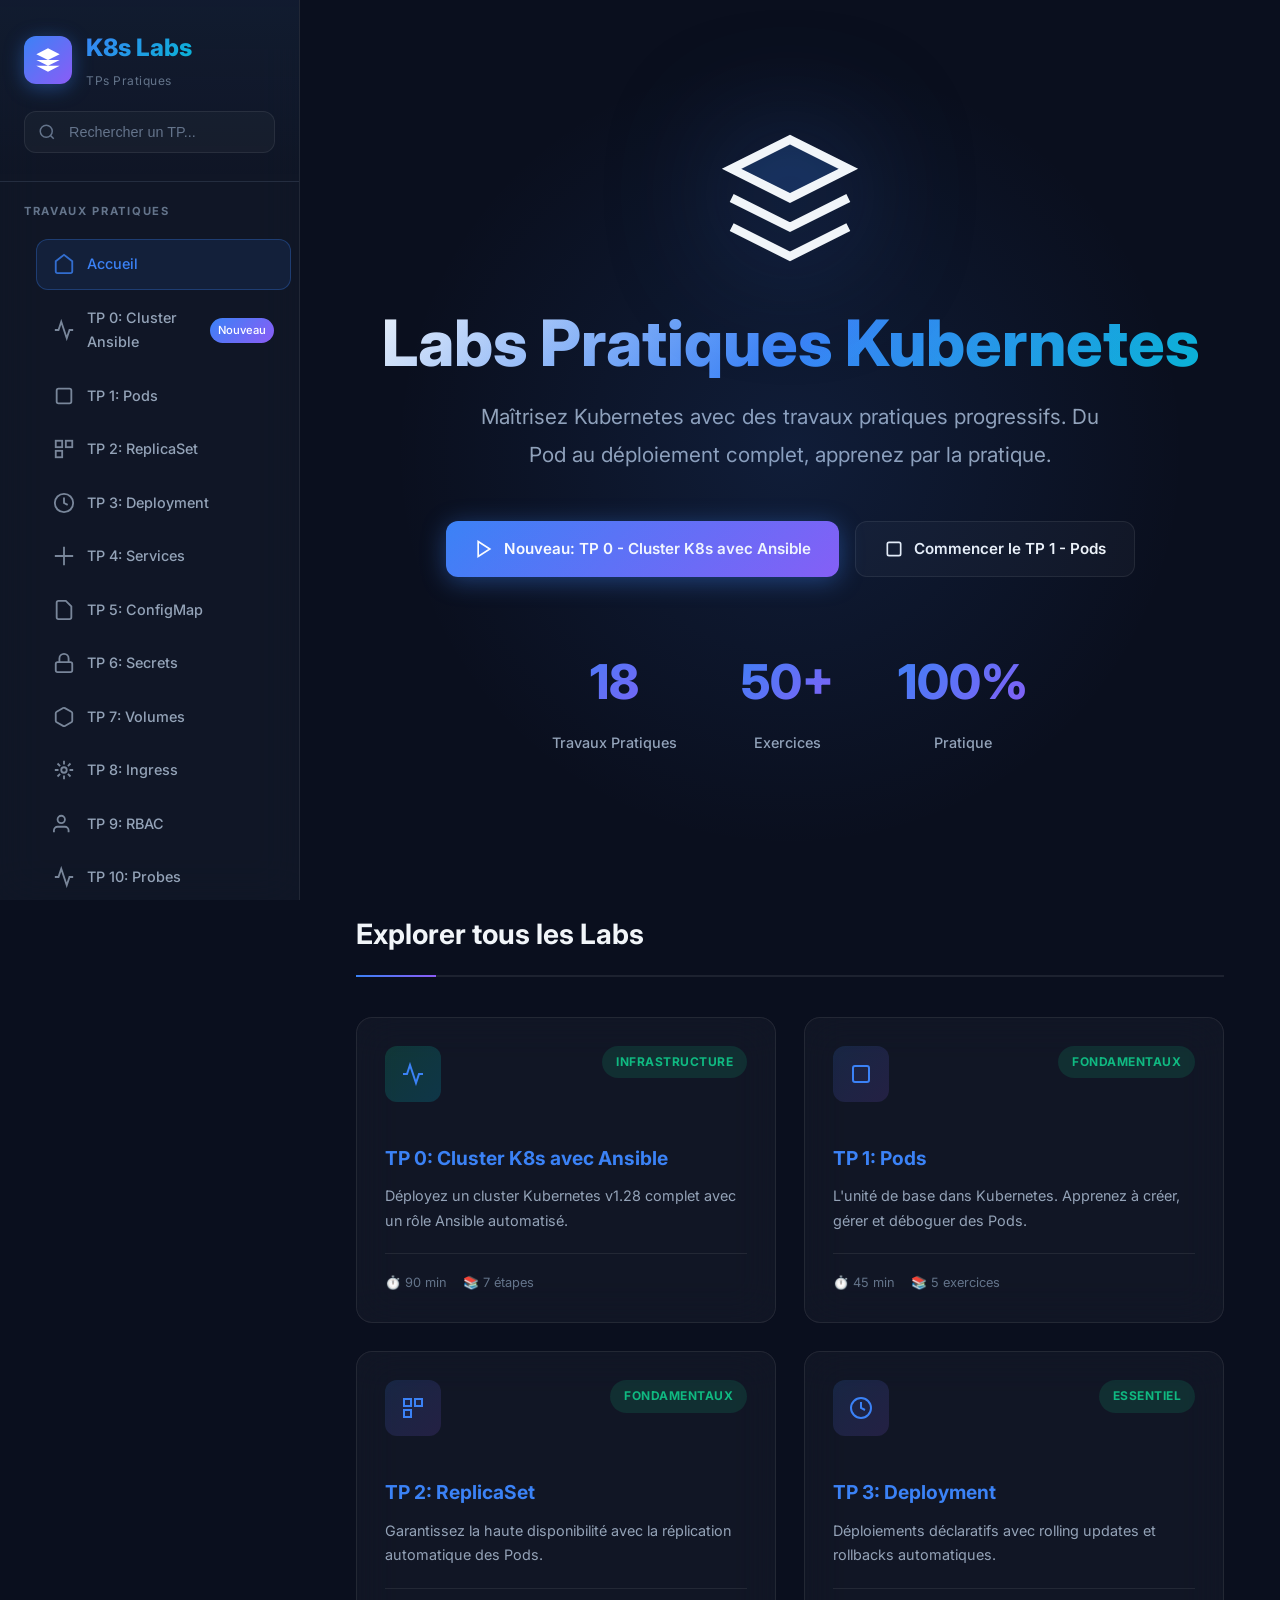
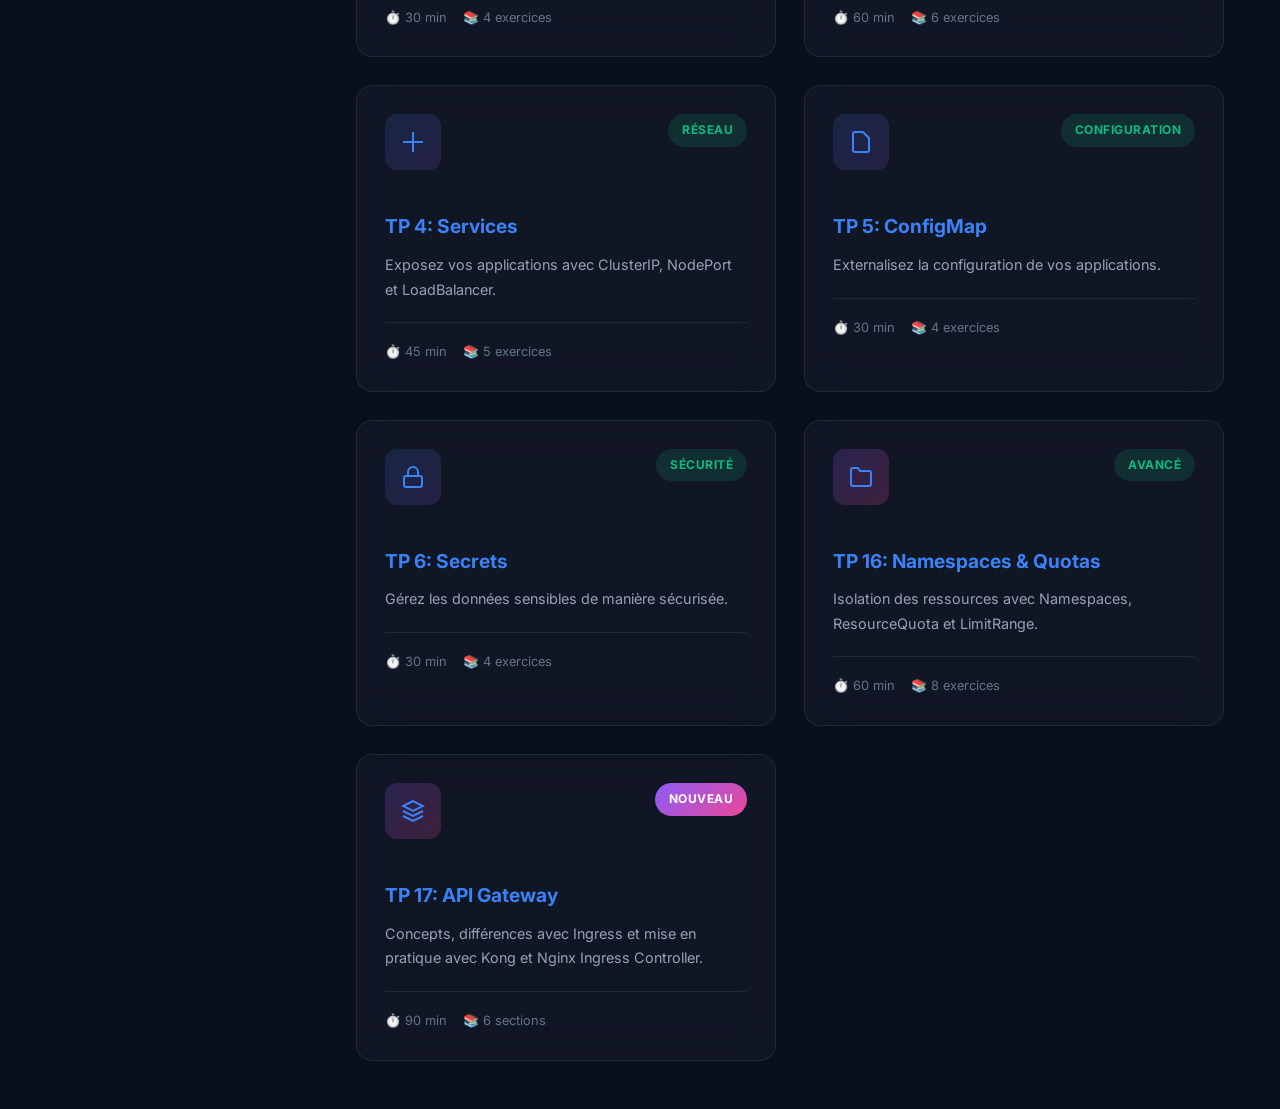
==== commit f92c6e2d: "feat: ajout TP0 (Ansible), TP17 (API Gateway) et mise à jour TP8 (Helm/Ingress) - TP 0: Cluster K8s " ====
--- a/index-fr-standalone.html
+++ b/index-fr-standalone.html
@@ -1165,6 +1165,15 @@
                                 <path d="M3 9l9-7 9 7v11a2 2 0 01-2 2H5a2 2 0 01-2-2V9z"/>
                             </svg>
                             <span class="nav-text">Accueil</span>
+                        </a>
+                    </li>
+                    <li class="nav-item">
+                        <a href="#tp0" class="nav-link" onclick="showSection('tp0')">
+                            <svg class="nav-icon" viewBox="0 0 24 24" fill="none" stroke="currentColor" stroke-width="2">
+                                <path d="M22 12h-4l-3 9L9 3l-3 9H2"/>
+                            </svg>
+                            <span class="nav-text">TP 0: Cluster Ansible</span>
+                            <span class="nav-badge new">Nouveau</span>
                         </a>
                     </li>
                     <li class="nav-item">
@@ -1293,6 +1302,14 @@
                                 <path d="M22 19a2 2 0 01-2 2H4a2 2 0 01-2-2V5a2 2 0 012-2h5l2 3h9a2 2 0 012 2z"/>
                             </svg>
                             <span class="nav-text">TP 16: Namespaces & Quotas</span>
+                        </a>
+                    </li>
+                    <li class="nav-item">
+                        <a href="#tp17" class="nav-link" onclick="showSection('tp17')">
+                            <svg class="nav-icon" viewBox="0 0 24 24" fill="none" stroke="currentColor" stroke-width="2">
+                                <path d="M12 2L2 7l10 5 10-5-10-5zM2 17l10 5 10-5M2 12l10 5 10-5"/>
+                            </svg>
+                            <span class="nav-text">TP 17: API Gateway</span>
                             <span class="nav-badge new">Nouveau</span>
                         </a>
                     </li>
@@ -1319,23 +1336,23 @@
                         Du Pod au déploiement complet, apprenez par la pratique.
                     </p>
                     <div class="btn-group">
-                        <a href="#tp1" class="btn btn-primary" onclick="showSection('tp1')">
+                        <a href="#tp0" class="btn btn-primary" onclick="showSection('tp0')">
                             <svg width="20" height="20" viewBox="0 0 24 24" fill="none" stroke="currentColor" stroke-width="2">
                                 <polygon points="5 3 19 12 5 21 5 3"/>
                             </svg>
-                            Commencer le TP 1
+                            Nouveau: TP 0 - Cluster K8s avec Ansible
                         </a>
-                        <a href="#tp16" class="btn btn-secondary" onclick="showSection('tp16')">
+                        <a href="#tp1" class="btn btn-secondary" onclick="showSection('tp1')">
                             <svg width="20" height="20" viewBox="0 0 24 24" fill="none" stroke="currentColor" stroke-width="2">
-                                <path d="M22 19a2 2 0 01-2 2H4a2 2 0 01-2-2V5a2 2 0 012-2h5l2 3h9a2 2 0 012 2z"/>
+                                <rect x="4" y="4" width="16" height="16" rx="2"/>
                             </svg>
-                            Nouveau: TP 16 - Namespaces & Quotas
+                            Commencer le TP 1 - Pods
                         </a>
                     </div>
 
                     <div class="hero-stats">
                         <div class="stat-item">
-                            <div class="stat-value">16</div>
+                            <div class="stat-value">18</div>
                             <div class="stat-label">Travaux Pratiques</div>
                         </div>
                         <div class="stat-item">
@@ -1351,6 +1368,25 @@
 
                 <h2>Explorer tous les Labs</h2>
                 <div class="card-grid">
+                    <div class="card" onclick="showSection('tp0')">
+                        <div class="card-header">
+                            <div class="card-icon" style="background: linear-gradient(135deg, rgba(16, 185, 129, 0.2), rgba(6, 182, 212, 0.2));">
+                                <svg width="24" height="24" viewBox="0 0 24 24" fill="none" stroke="currentColor" stroke-width="2">
+                                    <path d="M22 12h-4l-3 9L9 3l-3 9H2"/>
+                                </svg>
+                            </div>
+                            <span class="card-badge">Infrastructure</span>
+                        </div>
+                        <h3 class="card-title">TP 0: Cluster K8s avec Ansible</h3>
+                        <p class="card-description">Déployez un cluster Kubernetes v1.28 complet avec un rôle Ansible automatisé.</p>
+                        <div class="card-footer">
+                            <div class="card-meta">
+                                <span>⏱️ 90 min</span>
+                                <span>📚 7 étapes</span>
+                            </div>
+                        </div>
+                    </div>
+
                     <div class="card" onclick="showSection('tp1')">
                         <div class="card-header">
                             <div class="card-icon">
@@ -1472,7 +1508,7 @@
                                     <path d="M22 19a2 2 0 01-2 2H4a2 2 0 01-2-2V5a2 2 0 012-2h5l2 3h9a2 2 0 012 2z"/>
                                 </svg>
                             </div>
-                            <span class="card-badge new">Nouveau</span>
+                            <span class="card-badge">Avancé</span>
                         </div>
                         <h3 class="card-title">TP 16: Namespaces & Quotas</h3>
                         <p class="card-description">Isolation des ressources avec Namespaces, ResourceQuota et LimitRange.</p>
@@ -1483,6 +1519,735 @@
                             </div>
                         </div>
                     </div>
+
+                    <div class="card" onclick="showSection('tp17')">
+                        <div class="card-header">
+                            <div class="card-icon" style="background: linear-gradient(135deg, rgba(139, 92, 246, 0.2), rgba(236, 72, 153, 0.2));">
+                                <svg width="24" height="24" viewBox="0 0 24 24" fill="none" stroke="currentColor" stroke-width="2">
+                                    <path d="M12 2L2 7l10 5 10-5-10-5zM2 17l10 5 10-5M2 12l10 5 10-5"/>
+                                </svg>
+                            </div>
+                            <span class="card-badge new">Nouveau</span>
+                        </div>
+                        <h3 class="card-title">TP 17: API Gateway</h3>
+                        <p class="card-description">Concepts, différences avec Ingress et mise en pratique avec Kong et Nginx Ingress Controller.</p>
+                        <div class="card-footer">
+                            <div class="card-meta">
+                                <span>⏱️ 90 min</span>
+                                <span>📚 6 sections</span>
+                            </div>
+                        </div>
+                    </div>
+                </div>
+            </section>
+
+            <!-- TP 0: CLUSTER K8S AVEC ANSIBLE -->
+            <section id="tp0" class="section">
+                <nav class="breadcrumb">
+                    <a href="#home" onclick="showSection('home')">Accueil</a>
+                    <span class="breadcrumb-separator">›</span>
+                    <span class="breadcrumb-current">TP 0: Cluster K8s avec Ansible</span>
+                </nav>
+
+                <h1>TP 0: Mise en place d'un Cluster Kubernetes v1.28 avec Ansible</h1>
+                
+                <div class="info-box info">
+                    <div class="info-box-title">
+                        <svg width="20" height="20" viewBox="0 0 24 24" fill="none" stroke="currentColor" stroke-width="2">
+                            <circle cx="12" cy="12" r="10"/><path d="M12 16v-4M12 8h.01"/>
+                        </svg>
+                        Objectifs du TP
+                    </div>
+                    <p>Déployez automatiquement un cluster Kubernetes v1.28 complet (1 master + workers) à l'aide d'un rôle Ansible. Vous apprendrez à configurer l'inventaire, personnaliser les variables, exécuter le playbook et vérifier le bon fonctionnement du cluster.</p>
+                </div>
+
+                <div class="info-box warning">
+                    <div class="info-box-title">
+                        <svg width="20" height="20" viewBox="0 0 24 24" fill="none" stroke="currentColor" stroke-width="2">
+                            <path d="M10.29 3.86L1.82 18a2 2 0 001.71 3h16.94a2 2 0 001.71-3L13.71 3.86a2 2 0 00-3.42 0z"/><path d="M12 9v4M12 17h.01"/>
+                        </svg>
+                        Durée estimée : 90 minutes | Difficulté : Intermédiaire
+                    </div>
+                    <p>Ce TP nécessite des machines Linux accessibles via SSH et Ansible installé sur la machine de contrôle.</p>
+                </div>
+
+                <h2>Prérequis</h2>
+
+                <p>Avant de commencer, assurez-vous d'avoir les éléments suivants :</p>
+                <ul>
+                    <li><strong>Machines Linux</strong> : Ubuntu/Debian (recommandé) ou CentOS — au minimum 2 machines (1 master + 1 worker)</li>
+                    <li><strong>Accès SSH</strong> : L'utilisateur de contrôle doit pouvoir se connecter en SSH sans mot de passe (clés SSH configurées)</li>
+                    <li><strong>Ansible installé</strong> sur la machine de contrôle (version 2.9+)</li>
+                    <li><strong>Git installé</strong> sur la machine de contrôle</li>
+                    <li><strong>Droits sudo</strong> sur les machines cibles (master et worker)</li>
+                    <li><strong>Connectivité réseau</strong> entre toutes les machines et accès à Internet</li>
+                </ul>
+
+                <div class="info-box success">
+                    <div class="info-box-title">
+                        <svg width="20" height="20" viewBox="0 0 24 24" fill="none" stroke="currentColor" stroke-width="2">
+                            <path d="M22 11.08V12a10 10 0 11-5.93-9.14"/><polyline points="22 4 12 14.01 9 11.01"/>
+                        </svg>
+                        Configuration recommandée par machine
+                    </div>
+                    <p>CPU : 2 vCPUs minimum | RAM : 2 Go minimum | Disque : 20 Go | OS : Ubuntu 22.04 LTS</p>
+                </div>
+
+                <div class="terminal-block">
+                    <div class="terminal-header">
+                        <span class="terminal-dot red"></span>
+                        <span class="terminal-dot yellow"></span>
+                        <span class="terminal-dot green"></span>
+                        <span class="terminal-title">Vérification des prérequis</span>
+                    </div>
+                    <div class="terminal-body">
+                        <div class="terminal-line"><span class="terminal-prompt">$ </span>ansible --version</div>
+                        <div class="terminal-line"><span class="terminal-output">ansible [core 2.15.x]</span></div>
+                        <div class="terminal-line"><span class="terminal-prompt">$ </span>git --version</div>
+                        <div class="terminal-line"><span class="terminal-output">git version 2.x.x</span></div>
+                        <div class="terminal-line"><span class="terminal-prompt">$ </span>ssh user@172.16.201.22 "hostname"</div>
+                        <div class="terminal-line"><span class="terminal-output">master-node</span></div>
+                    </div>
+                </div>
+
+                <h2>Étape 1 — Cloner le rôle Ansible</h2>
+
+                <p>Commencez par récupérer le rôle Ansible qui automatise l'installation complète du cluster Kubernetes v1.28.</p>
+
+                <div class="code-block">
+                    <div class="code-header">
+                        <span class="code-lang">BASH</span>
+                        <div class="code-actions">
+                            <button class="code-btn" onclick="copyCode(this)">
+                                <svg width="14" height="14" viewBox="0 0 24 24" fill="none" stroke="currentColor" stroke-width="2">
+                                    <rect x="9" y="9" width="13" height="13" rx="2"/><path d="M5 15H4a2 2 0 01-2-2V4a2 2 0 012-2h9a2 2 0 012 2v1"/>
+                                </svg>
+                                Copier
+                            </button>
+                        </div>
+                    </div>
+                    <pre><code>git clone https://repo-dev.efi-academy.com/houcem/ansible-k8as-v1.28.git
+cd ansible-k8as-v1.28</code></pre>
+                </div>
+
+                <div class="terminal-block">
+                    <div class="terminal-header">
+                        <span class="terminal-dot red"></span>
+                        <span class="terminal-dot yellow"></span>
+                        <span class="terminal-dot green"></span>
+                        <span class="terminal-title">Terminal</span>
+                    </div>
+                    <div class="terminal-body">
+                        <div class="terminal-line"><span class="terminal-prompt">$ </span>git clone https://repo-dev.efi-academy.com/houcem/ansible-k8as-v1.28.git</div>
+                        <div class="terminal-line"><span class="terminal-output">Cloning into 'ansible-k8as-v1.28'...</span></div>
+                        <div class="terminal-line"><span class="terminal-output">remote: Enumerating objects: 42, done.</span></div>
+                        <div class="terminal-line"><span class="terminal-output">remote: Total 42 (delta 0), reused 0 (delta 0)</span></div>
+                        <div class="terminal-line"><span class="terminal-output">Unpacking objects: 100% (42/42), done.</span></div>
+                        <div class="terminal-line"><span class="terminal-prompt">$ </span>cd ansible-k8as-v1.28</div>
+                    </div>
+                </div>
+
+                <h2>Étape 2 — Structure du rôle Ansible</h2>
+
+                <p>Explorons l'arborescence du projet cloné. Le rôle est organisé en <strong>3 sous-rôles</strong> qui s'occupent de configurer les différentes parties du cluster :</p>
+
+                <div class="code-block">
+                    <div class="code-header">
+                        <span class="code-lang">STRUCTURE</span>
+                        <div class="code-actions">
+                            <button class="code-btn" onclick="copyCode(this)">
+                                <svg width="14" height="14" viewBox="0 0 24 24" fill="none" stroke="currentColor" stroke-width="2">
+                                    <rect x="9" y="9" width="13" height="13" rx="2"/><path d="M5 15H4a2 2 0 01-2-2V4a2 2 0 012-2h9a2 2 0 012 2v1"/>
+                                </svg>
+                                Copier
+                            </button>
+                        </div>
+                    </div>
+                    <pre><code>ansible-k8as-v1.28/
+├── ansible.cfg          # Configuration Ansible (SSH, timeouts)
+├── hosts.ini            # Inventaire des machines (master & workers)
+├── main.yaml            # Playbook principal
+└── roles/
+    ├── common/          # Rôle commun (tous les nœuds)
+    │   ├── defaults/
+    │   │   └── main.yml     # Variables par défaut (versions K8s)
+    │   ├── handlers/
+    │   │   └── main.yml     # Handlers (restart containerd)
+    │   ├── tasks/
+    │   │   └── main.yml     # Tâches : dépendances, swap, containerd, kubeadm
+    │   └── templates/
+    │       └── containerd-config.toml.j2  # Template containerd
+    ├── master/          # Rôle master
+    │   ├── meta/
+    │   │   └── main.yml     # Dépendance vers rôle common
+    │   └── tasks/
+    │       └── main.yml     # kubeadm init, kubeconfig, CNI Calico, join token
+    └── worker/          # Rôle worker
+        ├── meta/
+        │   └── main.yml     # Dépendance vers rôle common
+        └── tasks/
+            └── main.yml     # Copie et exécution du join command</code></pre>
+                </div>
+
+                <div class="table-container">
+                    <table>
+                        <thead>
+                            <tr>
+                                <th>Rôle</th>
+                                <th>Description</th>
+                                <th>Actions principales</th>
+                            </tr>
+                        </thead>
+                        <tbody>
+                            <tr>
+                                <td><code>common</code></td>
+                                <td>Préparation de tous les nœuds</td>
+                                <td>Désactivation swap, installation containerd, kubeadm/kubelet/kubectl, configuration réseau (sysctl, modules kernel)</td>
+                            </tr>
+                            <tr>
+                                <td><code>master</code></td>
+                                <td>Initialisation du nœud master</td>
+                                <td>kubeadm init, copie kubeconfig, installation CNI Calico, génération du join command</td>
+                            </tr>
+                            <tr>
+                                <td><code>worker</code></td>
+                                <td>Jonction des nœuds workers</td>
+                                <td>Copie et exécution du join command généré par le master</td>
+                            </tr>
+                        </tbody>
+                    </table>
+                </div>
+
+                <h2>Étape 3 — Configurer l'inventaire Ansible</h2>
+
+                <p>L'inventaire définit les machines cibles du déploiement. Modifiez le fichier <code>hosts.ini</code> avec les adresses IP de vos machines :</p>
+
+                <div class="code-block">
+                    <div class="code-header">
+                        <span class="code-lang">INI</span>
+                        <div class="code-actions">
+                            <button class="code-btn" onclick="copyCode(this)">
+                                <svg width="14" height="14" viewBox="0 0 24 24" fill="none" stroke="currentColor" stroke-width="2">
+                                    <rect x="9" y="9" width="13" height="13" rx="2"/><path d="M5 15H4a2 2 0 01-2-2V4a2 2 0 012-2h9a2 2 0 012 2v1"/>
+                                </svg>
+                                Copier
+                            </button>
+                        </div>
+                    </div>
+                    <pre><code class="code-yaml"><span class="comment"># hosts.ini</span>
+<span class="key">[all:vars]</span>
+<span class="key">ansible_python_interpreter</span>=<span class="string">/usr/bin/python3.11</span>
+<span class="key">ansible_user</span>=<span class="string">adminefi</span>
+
+<span class="key">[master]</span>
+<span class="string">master-node</span> <span class="key">ansible_host</span>=<span class="string">172.16.201.22</span>
+
+<span class="key">[worker]</span>
+<span class="string">worker-node1</span> <span class="key">ansible_host</span>=<span class="string">172.16.201.23</span></code></pre>
+                </div>
+
+                <div class="info-box info">
+                    <div class="info-box-title">
+                        <svg width="20" height="20" viewBox="0 0 24 24" fill="none" stroke="currentColor" stroke-width="2">
+                            <circle cx="12" cy="12" r="10"/><path d="M12 16v-4M12 8h.01"/>
+                        </svg>
+                        Personnalisation
+                    </div>
+                    <p>Remplacez les adresses IP et le nom d'utilisateur (<code>adminefi</code>) par ceux de votre environnement. Vous pouvez ajouter autant de workers que nécessaire dans le groupe <code>[worker]</code>.</p>
+                </div>
+
+                <p>Vérifiez que la connectivité Ansible fonctionne correctement :</p>
+
+                <div class="terminal-block">
+                    <div class="terminal-header">
+                        <span class="terminal-dot red"></span>
+                        <span class="terminal-dot yellow"></span>
+                        <span class="terminal-dot green"></span>
+                        <span class="terminal-title">Terminal</span>
+                    </div>
+                    <div class="terminal-body">
+                        <div class="terminal-line"><span class="terminal-prompt">$ </span>ansible all -i hosts.ini -m ping</div>
+                        <div class="terminal-line"><span class="terminal-output">master-node | SUCCESS => {</span></div>
+                        <div class="terminal-line"><span class="terminal-output">    "changed": false,</span></div>
+                        <div class="terminal-line"><span class="terminal-output">    "ping": "pong"</span></div>
+                        <div class="terminal-line"><span class="terminal-output">}</span></div>
+                        <div class="terminal-line"><span class="terminal-output">worker-node1 | SUCCESS => {</span></div>
+                        <div class="terminal-line"><span class="terminal-output">    "changed": false,</span></div>
+                        <div class="terminal-line"><span class="terminal-output">    "ping": "pong"</span></div>
+                        <div class="terminal-line"><span class="terminal-output">}</span></div>
+                    </div>
+                </div>
+
+                <h2>Étape 4 — Configurer les variables du rôle</h2>
+
+                <p>Les variables par défaut du rôle se trouvent dans <code>roles/common/defaults/main.yml</code>. Vous pouvez les personnaliser selon vos besoins :</p>
+
+                <div class="code-block">
+                    <div class="code-header">
+                        <span class="code-lang">YAML</span>
+                        <div class="code-actions">
+                            <button class="code-btn" onclick="copyCode(this)">
+                                <svg width="14" height="14" viewBox="0 0 24 24" fill="none" stroke="currentColor" stroke-width="2">
+                                    <rect x="9" y="9" width="13" height="13" rx="2"/><path d="M5 15H4a2 2 0 01-2-2V4a2 2 0 012-2h9a2 2 0 012 2v1"/>
+                                </svg>
+                                Copier
+                            </button>
+                        </div>
+                    </div>
+                    <pre><code class="code-yaml"><span class="comment"># roles/common/defaults/main.yml</span>
+<span class="key">kubernetes_version</span>: <span class="string">"1.28.0"</span>
+<span class="key">containerd_version</span>: <span class="string">"1.6.9"</span></code></pre>
+                </div>
+
+                <p>Examinons également le playbook principal <code>main.yaml</code> :</p>
+
+                <div class="code-block">
+                    <div class="code-header">
+                        <span class="code-lang">YAML</span>
+                        <div class="code-actions">
+                            <button class="code-btn" onclick="copyCode(this)">
+                                <svg width="14" height="14" viewBox="0 0 24 24" fill="none" stroke="currentColor" stroke-width="2">
+                                    <rect x="9" y="9" width="13" height="13" rx="2"/><path d="M5 15H4a2 2 0 01-2-2V4a2 2 0 012-2h9a2 2 0 012 2v1"/>
+                                </svg>
+                                Copier
+                            </button>
+                        </div>
+                    </div>
+                    <pre><code class="code-yaml"><span class="comment"># main.yaml</span>
+- <span class="key">hosts</span>: <span class="string">master</span>
+  <span class="key">become</span>: <span class="boolean">yes</span>
+  <span class="key">remote_user</span>: <span class="string">adminefi</span>
+  <span class="key">roles</span>:
+    - <span class="string">master</span>
+
+- <span class="key">hosts</span>: <span class="string">worker</span>
+  <span class="key">become</span>: <span class="boolean">yes</span>
+  <span class="key">remote_user</span>: <span class="string">adminefi</span>
+  <span class="key">roles</span>:
+    - <span class="string">worker</span></code></pre>
+                </div>
+
+                <div class="info-box info">
+                    <div class="info-box-title">
+                        <svg width="20" height="20" viewBox="0 0 24 24" fill="none" stroke="currentColor" stroke-width="2">
+                            <circle cx="12" cy="12" r="10"/><path d="M12 16v-4M12 8h.01"/>
+                        </svg>
+                        Fonctionnement du playbook
+                    </div>
+                    <p>Le playbook exécute d'abord le rôle <code>master</code> (qui dépend de <code>common</code>) pour initialiser le nœud master, puis exécute le rôle <code>worker</code> (qui dépend aussi de <code>common</code>) pour joindre les workers au cluster. Le réseau CNI utilisé est <strong>Calico v3.26.1</strong>.</p>
+                </div>
+
+                <h2>Étape 5 — Lancer le playbook Ansible</h2>
+
+                <p>C'est l'étape principale ! Lancez le déploiement complet du cluster avec la commande suivante :</p>
+
+                <div class="code-block">
+                    <div class="code-header">
+                        <span class="code-lang">BASH</span>
+                        <div class="code-actions">
+                            <button class="code-btn" onclick="copyCode(this)">
+                                <svg width="14" height="14" viewBox="0 0 24 24" fill="none" stroke="currentColor" stroke-width="2">
+                                    <rect x="9" y="9" width="13" height="13" rx="2"/><path d="M5 15H4a2 2 0 01-2-2V4a2 2 0 012-2h9a2 2 0 012 2v1"/>
+                                </svg>
+                                Copier
+                            </button>
+                        </div>
+                    </div>
+                    <pre><code>ansible-playbook -i hosts.ini main.yaml</code></pre>
+                </div>
+
+                <div class="terminal-block">
+                    <div class="terminal-header">
+                        <span class="terminal-dot red"></span>
+                        <span class="terminal-dot yellow"></span>
+                        <span class="terminal-dot green"></span>
+                        <span class="terminal-title">Exécution du playbook</span>
+                    </div>
+                    <div class="terminal-body">
+                        <div class="terminal-line"><span class="terminal-prompt">$ </span>ansible-playbook -i hosts.ini main.yaml</div>
+                        <div class="terminal-line"><span class="terminal-output"></span></div>
+                        <div class="terminal-line"><span class="terminal-output">PLAY [master] *****************************************************************</span></div>
+                        <div class="terminal-line"><span class="terminal-output"></span></div>
+                        <div class="terminal-line"><span class="terminal-output">TASK [common : Install dependencies] ******************************************</span></div>
+                        <div class="terminal-line"><span class="terminal-output">ok: [master-node]</span></div>
+                        <div class="terminal-line"><span class="terminal-output"></span></div>
+                        <div class="terminal-line"><span class="terminal-output">TASK [common : Disable swap] **************************************************</span></div>
+                        <div class="terminal-line"><span class="terminal-output">changed: [master-node]</span></div>
+                        <div class="terminal-line"><span class="terminal-output"></span></div>
+                        <div class="terminal-line"><span class="terminal-output">TASK [common : Install containerd] ********************************************</span></div>
+                        <div class="terminal-line"><span class="terminal-output">ok: [master-node]</span></div>
+                        <div class="terminal-line"><span class="terminal-output"></span></div>
+                        <div class="terminal-line"><span class="terminal-output">TASK [common : Install Kubernetes components] *********************************</span></div>
+                        <div class="terminal-line"><span class="terminal-output">ok: [master-node]</span></div>
+                        <div class="terminal-line"><span class="terminal-output"></span></div>
+                        <div class="terminal-line"><span class="terminal-output">TASK [master : Initialize the Kubernetes cluster using kubeadm] ***************</span></div>
+                        <div class="terminal-line"><span class="terminal-output">changed: [master-node]</span></div>
+                        <div class="terminal-line"><span class="terminal-output"></span></div>
+                        <div class="terminal-line"><span class="terminal-output">TASK [master : Install flannel pod network] ***********************************</span></div>
+                        <div class="terminal-line"><span class="terminal-output">changed: [master-node]</span></div>
+                        <div class="terminal-line"><span class="terminal-output"></span></div>
+                        <div class="terminal-line"><span class="terminal-output">TASK [master : Generate join command] *****************************************</span></div>
+                        <div class="terminal-line"><span class="terminal-output">changed: [master-node]</span></div>
+                        <div class="terminal-line"><span class="terminal-output"></span></div>
+                        <div class="terminal-line"><span class="terminal-output">PLAY [worker] *****************************************************************</span></div>
+                        <div class="terminal-line"><span class="terminal-output"></span></div>
+                        <div class="terminal-line"><span class="terminal-output">TASK [worker : Join the node to cluster] **************************************</span></div>
+                        <div class="terminal-line"><span class="terminal-output">changed: [worker-node1]</span></div>
+                        <div class="terminal-line"><span class="terminal-output"></span></div>
+                        <div class="terminal-line"><span class="terminal-output">PLAY RECAP *********************************************************************</span></div>
+                        <div class="terminal-line"><span class="terminal-output">master-node  : ok=15  changed=10  unreachable=0  failed=0  skipped=0</span></div>
+                        <div class="terminal-line"><span class="terminal-output">worker-node1 : ok=12  changed=8   unreachable=0  failed=0  skipped=0</span></div>
+                    </div>
+                </div>
+
+                <div class="info-box warning">
+                    <div class="info-box-title">
+                        <svg width="20" height="20" viewBox="0 0 24 24" fill="none" stroke="currentColor" stroke-width="2">
+                            <path d="M10.29 3.86L1.82 18a2 2 0 001.71 3h16.94a2 2 0 001.71-3L13.71 3.86a2 2 0 00-3.42 0z"/><path d="M12 9v4M12 17h.01"/>
+                        </svg>
+                        Note importante
+                    </div>
+                    <p>L'exécution du playbook peut prendre entre <strong>5 et 15 minutes</strong> selon la vitesse de connexion Internet et les performances des machines. Ne l'interrompez pas pendant l'exécution.</p>
+                </div>
+
+                <h2>Étape 6 — Vérifier le cluster</h2>
+
+                <p>Une fois le playbook terminé avec succès, connectez-vous au <strong>nœud master</strong> et vérifiez l'état du cluster :</p>
+
+                <h3>Vérifier les nœuds</h3>
+
+                <div class="code-block">
+                    <div class="code-header">
+                        <span class="code-lang">BASH</span>
+                        <div class="code-actions">
+                            <button class="code-btn" onclick="copyCode(this)">
+                                <svg width="14" height="14" viewBox="0 0 24 24" fill="none" stroke="currentColor" stroke-width="2">
+                                    <rect x="9" y="9" width="13" height="13" rx="2"/><path d="M5 15H4a2 2 0 01-2-2V4a2 2 0 012-2h9a2 2 0 012 2v1"/>
+                                </svg>
+                                Copier
+                            </button>
+                        </div>
+                    </div>
+                    <pre><code>kubectl get nodes</code></pre>
+                </div>
+
+                <div class="terminal-block">
+                    <div class="terminal-header">
+                        <span class="terminal-dot red"></span>
+                        <span class="terminal-dot yellow"></span>
+                        <span class="terminal-dot green"></span>
+                        <span class="terminal-title">Terminal — Master Node</span>
+                    </div>
+                    <div class="terminal-body">
+                        <div class="terminal-line"><span class="terminal-prompt">$ </span>kubectl get nodes</div>
+                        <div class="terminal-line"><span class="terminal-output">NAME           STATUS   ROLES           AGE   VERSION</span></div>
+                        <div class="terminal-line"><span class="terminal-output">master-node    Ready    control-plane   5m    v1.28.0</span></div>
+                        <div class="terminal-line"><span class="terminal-output">worker-node1   Ready    &lt;none&gt;          3m    v1.28.0</span></div>
+                    </div>
+                </div>
+
+                <h3>Vérifier les pods système</h3>
+
+                <div class="code-block">
+                    <div class="code-header">
+                        <span class="code-lang">BASH</span>
+                        <div class="code-actions">
+                            <button class="code-btn" onclick="copyCode(this)">
+                                <svg width="14" height="14" viewBox="0 0 24 24" fill="none" stroke="currentColor" stroke-width="2">
+                                    <rect x="9" y="9" width="13" height="13" rx="2"/><path d="M5 15H4a2 2 0 01-2-2V4a2 2 0 012-2h9a2 2 0 012 2v1"/>
+                                </svg>
+                                Copier
+                            </button>
+                        </div>
+                    </div>
+                    <pre><code>kubectl get pods -A</code></pre>
+                </div>
+
+                <div class="terminal-block">
+                    <div class="terminal-header">
+                        <span class="terminal-dot red"></span>
+                        <span class="terminal-dot yellow"></span>
+                        <span class="terminal-dot green"></span>
+                        <span class="terminal-title">Terminal — Master Node</span>
+                    </div>
+                    <div class="terminal-body">
+                        <div class="terminal-line"><span class="terminal-prompt">$ </span>kubectl get pods -A</div>
+                        <div class="terminal-line"><span class="terminal-output">NAMESPACE     NAME                                       READY   STATUS    RESTARTS   AGE</span></div>
+                        <div class="terminal-line"><span class="terminal-output">kube-system   calico-kube-controllers-7c968b5878-x2j4k   1/1     Running   0          4m</span></div>
+                        <div class="terminal-line"><span class="terminal-output">kube-system   calico-node-abc12                          1/1     Running   0          4m</span></div>
+                        <div class="terminal-line"><span class="terminal-output">kube-system   calico-node-def34                          1/1     Running   0          3m</span></div>
+                        <div class="terminal-line"><span class="terminal-output">kube-system   coredns-5dd5756b68-abc12                   1/1     Running   0          5m</span></div>
+                        <div class="terminal-line"><span class="terminal-output">kube-system   coredns-5dd5756b68-def34                   1/1     Running   0          5m</span></div>
+                        <div class="terminal-line"><span class="terminal-output">kube-system   etcd-master-node                           1/1     Running   0          5m</span></div>
+                        <div class="terminal-line"><span class="terminal-output">kube-system   kube-apiserver-master-node                 1/1     Running   0          5m</span></div>
+                        <div class="terminal-line"><span class="terminal-output">kube-system   kube-controller-manager-master-node        1/1     Running   0          5m</span></div>
+                        <div class="terminal-line"><span class="terminal-output">kube-system   kube-proxy-abc12                           1/1     Running   0          5m</span></div>
+                        <div class="terminal-line"><span class="terminal-output">kube-system   kube-proxy-def34                           1/1     Running   0          3m</span></div>
+                        <div class="terminal-line"><span class="terminal-output">kube-system   kube-scheduler-master-node                 1/1     Running   0          5m</span></div>
+                    </div>
+                </div>
+
+                <h3>Informations du cluster</h3>
+
+                <div class="code-block">
+                    <div class="code-header">
+                        <span class="code-lang">BASH</span>
+                        <div class="code-actions">
+                            <button class="code-btn" onclick="copyCode(this)">
+                                <svg width="14" height="14" viewBox="0 0 24 24" fill="none" stroke="currentColor" stroke-width="2">
+                                    <rect x="9" y="9" width="13" height="13" rx="2"/><path d="M5 15H4a2 2 0 01-2-2V4a2 2 0 012-2h9a2 2 0 012 2v1"/>
+                                </svg>
+                                Copier
+                            </button>
+                        </div>
+                    </div>
+                    <pre><code>kubectl cluster-info</code></pre>
+                </div>
+
+                <div class="terminal-block">
+                    <div class="terminal-header">
+                        <span class="terminal-dot red"></span>
+                        <span class="terminal-dot yellow"></span>
+                        <span class="terminal-dot green"></span>
+                        <span class="terminal-title">Terminal — Master Node</span>
+                    </div>
+                    <div class="terminal-body">
+                        <div class="terminal-line"><span class="terminal-prompt">$ </span>kubectl cluster-info</div>
+                        <div class="terminal-line"><span class="terminal-output">Kubernetes control plane is running at https://172.16.201.22:6443</span></div>
+                        <div class="terminal-line"><span class="terminal-output">CoreDNS is running at https://172.16.201.22:6443/api/v1/namespaces/kube-system/services/kube-dns:dns/proxy</span></div>
+                    </div>
+                </div>
+
+                <div class="info-box success">
+                    <div class="info-box-title">
+                        <svg width="20" height="20" viewBox="0 0 24 24" fill="none" stroke="currentColor" stroke-width="2">
+                            <path d="M22 11.08V12a10 10 0 11-5.93-9.14"/><polyline points="22 4 12 14.01 9 11.01"/>
+                        </svg>
+                        Cluster opérationnel !
+                    </div>
+                    <p>Si tous les nœuds sont en status <code>Ready</code> et que tous les pods système sont en <code>Running</code>, votre cluster Kubernetes est prêt à l'emploi.</p>
+                </div>
+
+                <h2>Étape 7 — Tests fonctionnels</h2>
+
+                <p>Vérifions que le cluster fonctionne correctement en déployant une application de test.</p>
+
+                <h3>Déployer un pod nginx</h3>
+
+                <div class="code-block">
+                    <div class="code-header">
+                        <span class="code-lang">BASH</span>
+                        <div class="code-actions">
+                            <button class="code-btn" onclick="copyCode(this)">
+                                <svg width="14" height="14" viewBox="0 0 24 24" fill="none" stroke="currentColor" stroke-width="2">
+                                    <rect x="9" y="9" width="13" height="13" rx="2"/><path d="M5 15H4a2 2 0 01-2-2V4a2 2 0 012-2h9a2 2 0 012 2v1"/>
+                                </svg>
+                                Copier
+                            </button>
+                        </div>
+                    </div>
+                    <pre><code># Créer un déploiement nginx
+kubectl create deployment nginx-test --image=nginx:latest
+
+# Vérifier que le pod est en cours d'exécution
+kubectl get pods -o wide
+
+# Exposer le déploiement via un service NodePort
+kubectl expose deployment nginx-test --type=NodePort --port=80
+
+# Vérifier le service créé
+kubectl get svc nginx-test</code></pre>
+                </div>
+
+                <div class="terminal-block">
+                    <div class="terminal-header">
+                        <span class="terminal-dot red"></span>
+                        <span class="terminal-dot yellow"></span>
+                        <span class="terminal-dot green"></span>
+                        <span class="terminal-title">Terminal — Tests fonctionnels</span>
+                    </div>
+                    <div class="terminal-body">
+                        <div class="terminal-line"><span class="terminal-prompt">$ </span>kubectl create deployment nginx-test --image=nginx:latest</div>
+                        <div class="terminal-line"><span class="terminal-output">deployment.apps/nginx-test created</span></div>
+                        <div class="terminal-line"><span class="terminal-prompt">$ </span>kubectl get pods -o wide</div>
+                        <div class="terminal-line"><span class="terminal-output">NAME                         READY   STATUS    RESTARTS   AGE   IP            NODE</span></div>
+                        <div class="terminal-line"><span class="terminal-output">nginx-test-7c5b8d6c-abc12   1/1     Running   0          30s   10.244.1.2    worker-node1</span></div>
+                        <div class="terminal-line"><span class="terminal-prompt">$ </span>kubectl expose deployment nginx-test --type=NodePort --port=80</div>
+                        <div class="terminal-line"><span class="terminal-output">service/nginx-test exposed</span></div>
+                        <div class="terminal-line"><span class="terminal-prompt">$ </span>kubectl get svc nginx-test</div>
+                        <div class="terminal-line"><span class="terminal-output">NAME         TYPE       CLUSTER-IP      EXTERNAL-IP   PORT(S)        AGE</span></div>
+                        <div class="terminal-line"><span class="terminal-output">nginx-test   NodePort   10.96.142.100   &lt;none&gt;        80:31234/TCP   5s</span></div>
+                    </div>
+                </div>
+
+                <h3>Tester l'accès au service</h3>
+
+                <div class="code-block">
+                    <div class="code-header">
+                        <span class="code-lang">BASH</span>
+                        <div class="code-actions">
+                            <button class="code-btn" onclick="copyCode(this)">
+                                <svg width="14" height="14" viewBox="0 0 24 24" fill="none" stroke="currentColor" stroke-width="2">
+                                    <rect x="9" y="9" width="13" height="13" rx="2"/><path d="M5 15H4a2 2 0 01-2-2V4a2 2 0 012-2h9a2 2 0 012 2v1"/>
+                                </svg>
+                                Copier
+                            </button>
+                        </div>
+                    </div>
+                    <pre><code># Tester depuis le master (via le ClusterIP)
+curl http://10.96.142.100:80
+
+# Tester depuis n'importe quelle machine du réseau (via NodePort)
+curl http://172.16.201.22:31234
+curl http://172.16.201.23:31234</code></pre>
+                </div>
+
+                <div class="terminal-block">
+                    <div class="terminal-header">
+                        <span class="terminal-dot red"></span>
+                        <span class="terminal-dot yellow"></span>
+                        <span class="terminal-dot green"></span>
+                        <span class="terminal-title">Terminal — Vérification</span>
+                    </div>
+                    <div class="terminal-body">
+                        <div class="terminal-line"><span class="terminal-prompt">$ </span>curl -s http://172.16.201.22:31234 | head -5</div>
+                        <div class="terminal-line"><span class="terminal-output">&lt;!DOCTYPE html&gt;</span></div>
+                        <div class="terminal-line"><span class="terminal-output">&lt;html&gt;</span></div>
+                        <div class="terminal-line"><span class="terminal-output">&lt;head&gt;</span></div>
+                        <div class="terminal-line"><span class="terminal-output">&lt;title&gt;Welcome to nginx!&lt;/title&gt;</span></div>
+                        <div class="terminal-line"><span class="terminal-output">&lt;style&gt;</span></div>
+                    </div>
+                </div>
+
+                <h3>Nettoyage des ressources de test</h3>
+
+                <div class="code-block">
+                    <div class="code-header">
+                        <span class="code-lang">BASH</span>
+                        <div class="code-actions">
+                            <button class="code-btn" onclick="copyCode(this)">
+                                <svg width="14" height="14" viewBox="0 0 24 24" fill="none" stroke="currentColor" stroke-width="2">
+                                    <rect x="9" y="9" width="13" height="13" rx="2"/><path d="M5 15H4a2 2 0 01-2-2V4a2 2 0 012-2h9a2 2 0 012 2v1"/>
+                                </svg>
+                                Copier
+                            </button>
+                        </div>
+                    </div>
+                    <pre><code># Supprimer le service et le déploiement de test
+kubectl delete svc nginx-test
+kubectl delete deployment nginx-test</code></pre>
+                </div>
+
+                <h2>Commandes utiles</h2>
+
+                <div class="table-container">
+                    <table>
+                        <thead>
+                            <tr>
+                                <th>Commande</th>
+                                <th>Description</th>
+                            </tr>
+                        </thead>
+                        <tbody>
+                            <tr>
+                                <td><code>ansible all -i hosts.ini -m ping</code></td>
+                                <td>Tester la connectivité Ansible</td>
+                            </tr>
+                            <tr>
+                                <td><code>ansible-playbook -i hosts.ini main.yaml --check</code></td>
+                                <td>Simuler l'exécution du playbook (dry run)</td>
+                            </tr>
+                            <tr>
+                                <td><code>kubectl get nodes -o wide</code></td>
+                                <td>Détails des nœuds (IP, OS, version)</td>
+                            </tr>
+                            <tr>
+                                <td><code>kubectl get pods -A</code></td>
+                                <td>Tous les pods de tous les namespaces</td>
+                            </tr>
+                            <tr>
+                                <td><code>kubectl cluster-info</code></td>
+                                <td>Informations du control plane</td>
+                            </tr>
+                            <tr>
+                                <td><code>kubectl describe node &lt;name&gt;</code></td>
+                                <td>Détails complets d'un nœud</td>
+                            </tr>
+                            <tr>
+                                <td><code>kubeadm token create --print-join-command</code></td>
+                                <td>Régénérer la commande join (sur le master)</td>
+                            </tr>
+                        </tbody>
+                    </table>
+                </div>
+
+                <h2>Checklist de Progression</h2>
+
+                <div class="checklist">
+                    <div class="checklist-title">
+                        <svg width="20" height="20" viewBox="0 0 24 24" fill="none" stroke="currentColor" stroke-width="2">
+                            <path d="M22 11.08V12a10 10 0 11-5.93-9.14"/>
+                            <polyline points="22 4 12 14.01 9 11.01"/>
+                        </svg>
+                        Étapes complétées
+                    </div>
+                    <div class="checklist-item" onclick="toggleCheck(this)">
+                        <div class="checklist-checkbox"><svg width="14" height="14" viewBox="0 0 24 24" fill="none" stroke="white" stroke-width="3"><polyline points="20 6 9 17 4 12"/></svg></div>
+                        <span class="checklist-text">Vérifier les prérequis (SSH, Ansible, Git)</span>
+                    </div>
+                    <div class="checklist-item" onclick="toggleCheck(this)">
+                        <div class="checklist-checkbox"><svg width="14" height="14" viewBox="0 0 24 24" fill="none" stroke="white" stroke-width="3"><polyline points="20 6 9 17 4 12"/></svg></div>
+                        <span class="checklist-text">Cloner le rôle Ansible</span>
+                    </div>
+                    <div class="checklist-item" onclick="toggleCheck(this)">
+                        <div class="checklist-checkbox"><svg width="14" height="14" viewBox="0 0 24 24" fill="none" stroke="white" stroke-width="3"><polyline points="20 6 9 17 4 12"/></svg></div>
+                        <span class="checklist-text">Comprendre la structure du rôle</span>
+                    </div>
+                    <div class="checklist-item" onclick="toggleCheck(this)">
+                        <div class="checklist-checkbox"><svg width="14" height="14" viewBox="0 0 24 24" fill="none" stroke="white" stroke-width="3"><polyline points="20 6 9 17 4 12"/></svg></div>
+                        <span class="checklist-text">Configurer l'inventaire Ansible</span>
+                    </div>
+                    <div class="checklist-item" onclick="toggleCheck(this)">
+                        <div class="checklist-checkbox"><svg width="14" height="14" viewBox="0 0 24 24" fill="none" stroke="white" stroke-width="3"><polyline points="20 6 9 17 4 12"/></svg></div>
+                        <span class="checklist-text">Personnaliser les variables du rôle</span>
+                    </div>
+                    <div class="checklist-item" onclick="toggleCheck(this)">
+                        <div class="checklist-checkbox"><svg width="14" height="14" viewBox="0 0 24 24" fill="none" stroke="white" stroke-width="3"><polyline points="20 6 9 17 4 12"/></svg></div>
+                        <span class="checklist-text">Exécuter le playbook avec succès</span>
+                    </div>
+                    <div class="checklist-item" onclick="toggleCheck(this)">
+                        <div class="checklist-checkbox"><svg width="14" height="14" viewBox="0 0 24 24" fill="none" stroke="white" stroke-width="3"><polyline points="20 6 9 17 4 12"/></svg></div>
+                        <span class="checklist-text">Vérifier le cluster (nodes, pods, cluster-info)</span>
+                    </div>
+                    <div class="checklist-item" onclick="toggleCheck(this)">
+                        <div class="checklist-checkbox"><svg width="14" height="14" viewBox="0 0 24 24" fill="none" stroke="white" stroke-width="3"><polyline points="20 6 9 17 4 12"/></svg></div>
+                        <span class="checklist-text">Déployer et tester nginx via NodePort</span>
+                    </div>
+                </div>
+
+                <div class="nav-buttons">
+                    <a href="#home" class="nav-btn" onclick="showSection('home')">
+                        <div class="nav-btn-icon">
+                            <svg width="20" height="20" viewBox="0 0 24 24" fill="none" stroke="currentColor" stroke-width="2">
+                                <path d="M3 9l9-7 9 7v11a2 2 0 01-2 2H5a2 2 0 01-2-2V9z"/>
+                            </svg>
+                        </div>
+                        <div class="nav-btn-text">
+                            <div class="nav-btn-label">Retour</div>
+                            <span class="nav-btn-title">Accueil</span>
+                        </div>
+                    </a>
+                    <a href="#tp1" class="nav-btn" onclick="showSection('tp1')">
+                        <div class="nav-btn-text" style="text-align: right;">
+                            <div class="nav-btn-label">Suivant</div>
+                            <span class="nav-btn-title">TP 1: Pods</span>
+                        </div>
+                        <div class="nav-btn-icon">
+                            <svg width="20" height="20" viewBox="0 0 24 24" fill="none" stroke="currentColor" stroke-width="2">
+                                <polyline points="9 18 15 12 9 6"/>
+                            </svg>
+                        </div>
+                    </a>
                 </div>
             </section>
 
@@ -1936,6 +2701,813 @@
                             <span class="nav-btn-title">TP 15: HPA</span>
                         </div>
                     </a>
+                    <a href="#tp17" class="nav-btn" onclick="showSection('tp17')">
+                        <div class="nav-btn-text" style="text-align: right;">
+                            <div class="nav-btn-label">Suivant</div>
+                            <span class="nav-btn-title">TP 17: API Gateway</span>
+                        </div>
+                        <div class="nav-btn-icon">
+                            <svg width="20" height="20" viewBox="0 0 24 24" fill="none" stroke="currentColor" stroke-width="2">
+                                <polyline points="9 18 15 12 9 6"/>
+                            </svg>
+                        </div>
+                    </a>
+                </div>
+            </section>
+
+            <!-- TP 17: API GATEWAY -->
+            <section id="tp17" class="section">
+                <nav class="breadcrumb">
+                    <a href="#home" onclick="showSection('home')">Accueil</a>
+                    <span class="breadcrumb-separator">›</span>
+                    <span class="breadcrumb-current">TP 17: API Gateway</span>
+                </nav>
+
+                <h1>TP 17: API Gateway dans Kubernetes — Concepts, Ingress vs Gateway &amp; Mise en Pratique</h1>
+
+                <div class="info-box info">
+                    <div class="info-box-title">
+                        <svg width="20" height="20" viewBox="0 0 24 24" fill="none" stroke="currentColor" stroke-width="2">
+                            <circle cx="12" cy="12" r="10"/><path d="M12 16v-4M12 8h.01"/>
+                        </svg>
+                        Objectifs du TP
+                    </div>
+                    <p>Comprendre les différences entre un Ingress Controller et une API Gateway, déployer deux applications de test, les exposer via Nginx Ingress puis via Kong API Gateway avec rate-limiting, et comparer les deux approches en production.</p>
+                </div>
+
+                <div class="info-box warning">
+                    <div class="info-box-title">
+                        <svg width="20" height="20" viewBox="0 0 24 24" fill="none" stroke="currentColor" stroke-width="2">
+                            <path d="M10.29 3.86L1.82 18a2 2 0 001.71 3h16.94a2 2 0 001.71-3L13.71 3.86a2 2 0 00-3.42 0z"/><path d="M12 9v4M12 17h.01"/>
+                        </svg>
+                        Durée estimée : 90 minutes | Difficulté : Avancé
+                    </div>
+                    <p>Ce TP nécessite un cluster Kubernetes fonctionnel avec <code>kubectl</code> et <code>helm</code> installés.</p>
+                </div>
+
+                <h2>1. Concepts théoriques</h2>
+
+                <h3>Qu'est-ce qu'un Ingress ?</h3>
+                <p>Un <strong>Ingress</strong> dans Kubernetes est une ressource qui gère l'accès externe aux services du cluster, principalement via HTTP/HTTPS. Il fonctionne grâce à deux composants :</p>
+                <ul>
+                    <li><strong>Ingress Resource</strong> : un objet Kubernetes qui définit les règles de routage (host, path → service)</li>
+                    <li><strong>Ingress Controller</strong> : le composant qui implémente réellement ces règles (Nginx, Traefik, HAProxy, etc.)</li>
+                </ul>
+                <p><strong>Limites de l'Ingress :</strong></p>
+                <ul>
+                    <li>Pas de gestion native de l'authentification avancée (OAuth2, JWT, mTLS)</li>
+                    <li>Pas de rate limiting intégré</li>
+                    <li>Pas de transformation de requêtes/réponses</li>
+                    <li>Pas de circuit breaker natif</li>
+                    <li>Observabilité limitée aux logs et métriques basiques</li>
+                </ul>
+
+                <h3>Qu'est-ce qu'une API Gateway ?</h3>
+                <p>Une <strong>API Gateway</strong> est un point d'entrée centralisé et intelligent pour les APIs. Elle offre des fonctionnalités bien au-delà du simple routage :</p>
+                <ul>
+                    <li><strong>Authentification &amp; Autorisation</strong> : OAuth2, JWT, API Keys, mTLS</li>
+                    <li><strong>Rate Limiting</strong> : contrôle du débit des requêtes par client/route</li>
+                    <li><strong>Circuit Breaker</strong> : protection contre les services défaillants</li>
+                    <li><strong>Transformation</strong> : modification des requêtes/réponses en transit</li>
+                    <li><strong>Observabilité</strong> : métriques détaillées, tracing distribué, logging structuré</li>
+                </ul>
+
+                <div class="info-box info">
+                    <div class="info-box-title">
+                        <svg width="20" height="20" viewBox="0 0 24 24" fill="none" stroke="currentColor" stroke-width="2">
+                            <circle cx="12" cy="12" r="10"/><path d="M12 16v-4M12 8h.01"/>
+                        </svg>
+                        API Gateways dans l'écosystème Kubernetes
+                    </div>
+                    <p><strong>Kong</strong>, <strong>Traefik Hub</strong>, <strong>APISIX</strong>, <strong>AWS API Gateway</strong>, <strong>KrakenD</strong>, <strong>Istio Gateway</strong>, <strong>Envoy Gateway</strong></p>
+                </div>
+
+                <h3>Tableau comparatif : Ingress vs API Gateway</h3>
+
+                <div class="table-container">
+                    <table>
+                        <thead>
+                            <tr>
+                                <th>Critère</th>
+                                <th>Ingress (Nginx)</th>
+                                <th>API Gateway (Kong)</th>
+                            </tr>
+                        </thead>
+                        <tbody>
+                            <tr>
+                                <td><strong>Routage HTTP/HTTPS</strong></td>
+                                <td>✅ Natif (host, path)</td>
+                                <td>✅ Avancé (regex, headers, méthodes)</td>
+                            </tr>
+                            <tr>
+                                <td><strong>Authentification &amp; Autorisation</strong></td>
+                                <td>⚠️ Basic Auth, External Auth</td>
+                                <td>✅ OAuth2, JWT, API Keys, mTLS, LDAP</td>
+                            </tr>
+                            <tr>
+                                <td><strong>Rate Limiting</strong></td>
+                                <td>⚠️ Annotations limitées</td>
+                                <td>✅ Plugin natif (par route, consumer, IP)</td>
+                            </tr>
+                            <tr>
+                                <td><strong>Transformation requêtes/réponses</strong></td>
+                                <td>❌ Non supporté</td>
+                                <td>✅ Plugins Request/Response Transformer</td>
+                            </tr>
+                            <tr>
+                                <td><strong>Circuit Breaker</strong></td>
+                                <td>❌ Non supporté</td>
+                                <td>✅ Plugin natif</td>
+                            </tr>
+                            <tr>
+                                <td><strong>Observabilité avancée</strong></td>
+                                <td>⚠️ Métriques/logs basiques</td>
+                                <td>✅ Prometheus, Datadog, OpenTelemetry</td>
+                            </tr>
+                            <tr>
+                                <td><strong>Complexité de mise en place</strong></td>
+                                <td>✅ Simple et rapide</td>
+                                <td>⚠️ Plus complexe, plus de configuration</td>
+                            </tr>
+                            <tr>
+                                <td><strong>Cas d'usage recommandé</strong></td>
+                                <td>Sites web, apps simples</td>
+                                <td>APIs REST/GraphQL, microservices complexes</td>
+                            </tr>
+                        </tbody>
+                    </table>
+                </div>
+
+                <h2>2. Schéma d'architecture</h2>
+
+                <p>Le flux de trafic diffère selon l'approche choisie :</p>
+
+                <div class="code-block">
+                    <div class="code-header">
+                        <span class="code-lang">ARCHITECTURE</span>
+                        <div class="code-actions">
+                            <button class="code-btn" onclick="copyCode(this)">
+                                <svg width="14" height="14" viewBox="0 0 24 24" fill="none" stroke="currentColor" stroke-width="2">
+                                    <rect x="9" y="9" width="13" height="13" rx="2"/><path d="M5 15H4a2 2 0 01-2-2V4a2 2 0 012-2h9a2 2 0 012 2v1"/>
+                                </svg>
+                                Copier
+                            </button>
+                        </div>
+                    </div>
+                    <pre><code>┌─────────────────────────────────────────────────────────────────┐
+│                        APPROCHE INGRESS                        │
+├─────────────────────────────────────────────────────────────────┤
+│                                                                 │
+│  Client ──▶ Nginx Ingress Controller ──┬──▶ hello-kubernetes-first  (3 pods)
+│              (routage HTTP basique)     │
+│                                        └──▶ hello-kubernetes-second (3 pods)
+│                                                                 │
+└─────────────────────────────────────────────────────────────────┘
+
+┌─────────────────────────────────────────────────────────────────┐
+│                      APPROCHE API GATEWAY                       │
+├─────────────────────────────────────────────────────────────────┤
+│                                                                 │
+│  Client ──▶ Kong API Gateway ──────────┬──▶ hello-kubernetes-first  (3 pods)
+│              ┌──────────────┐          │
+│              │ Rate Limiting│          └──▶ hello-kubernetes-second (3 pods)
+│              │ Auth plugins │
+│              │ Observability│
+│              └──────────────┘
+│                                                                 │
+└─────────────────────────────────────────────────────────────────┘</code></pre>
+                </div>
+
+                <h2>3. Mise en pratique — Déploiement des applications</h2>
+
+                <p>Commençons par déployer deux applications de test qui affichent chacune un message différent.</p>
+
+                <h3>Application 1 : hello-kubernetes-first</h3>
+
+                <div class="code-block">
+                    <div class="code-header">
+                        <span class="code-lang">YAML</span>
+                        <div class="code-actions">
+                            <button class="code-btn" onclick="copyCode(this)">
+                                <svg width="14" height="14" viewBox="0 0 24 24" fill="none" stroke="currentColor" stroke-width="2">
+                                    <rect x="9" y="9" width="13" height="13" rx="2"/><path d="M5 15H4a2 2 0 01-2-2V4a2 2 0 012-2h9a2 2 0 012 2v1"/>
+                                </svg>
+                                Copier
+                            </button>
+                        </div>
+                    </div>
+                    <pre><code class="code-yaml"><span class="comment"># hello1.yaml</span>
+<span class="key">apiVersion</span>: <span class="string">v1</span>
+<span class="key">kind</span>: <span class="string">Service</span>
+<span class="key">metadata</span>:
+  <span class="key">name</span>: <span class="string">hello-kubernetes-first</span>
+<span class="key">spec</span>:
+  <span class="key">type</span>: <span class="string">ClusterIP</span>
+  <span class="key">ports</span>:
+  - <span class="key">port</span>: <span class="number">80</span>
+    <span class="key">targetPort</span>: <span class="number">8080</span>
+  <span class="key">selector</span>:
+    <span class="key">app</span>: <span class="string">hello-kubernetes-first</span>
+---
+<span class="key">apiVersion</span>: <span class="string">apps/v1</span>
+<span class="key">kind</span>: <span class="string">Deployment</span>
+<span class="key">metadata</span>:
+  <span class="key">name</span>: <span class="string">hello-kubernetes-first</span>
+<span class="key">spec</span>:
+  <span class="key">replicas</span>: <span class="number">3</span>
+  <span class="key">selector</span>:
+    <span class="key">matchLabels</span>:
+      <span class="key">app</span>: <span class="string">hello-kubernetes-first</span>
+  <span class="key">template</span>:
+    <span class="key">metadata</span>:
+      <span class="key">labels</span>:
+        <span class="key">app</span>: <span class="string">hello-kubernetes-first</span>
+    <span class="key">spec</span>:
+      <span class="key">containers</span>:
+      - <span class="key">name</span>: <span class="string">hello-kubernetes</span>
+        <span class="key">image</span>: <span class="string">paulbouwer/hello-kubernetes:1.10</span>
+        <span class="key">ports</span>:
+        - <span class="key">containerPort</span>: <span class="number">8080</span>
+        <span class="key">env</span>:
+        - <span class="key">name</span>: <span class="string">MESSAGE</span>
+          <span class="key">value</span>: <span class="string">Hello from the first deployment!</span></code></pre>
+                </div>
+
+                <h3>Application 2 : hello-kubernetes-second</h3>
+
+                <div class="code-block">
+                    <div class="code-header">
+                        <span class="code-lang">YAML</span>
+                        <div class="code-actions">
+                            <button class="code-btn" onclick="copyCode(this)">
+                                <svg width="14" height="14" viewBox="0 0 24 24" fill="none" stroke="currentColor" stroke-width="2">
+                                    <rect x="9" y="9" width="13" height="13" rx="2"/><path d="M5 15H4a2 2 0 01-2-2V4a2 2 0 012-2h9a2 2 0 012 2v1"/>
+                                </svg>
+                                Copier
+                            </button>
+                        </div>
+                    </div>
+                    <pre><code class="code-yaml"><span class="comment"># hello2.yaml</span>
+<span class="key">apiVersion</span>: <span class="string">v1</span>
+<span class="key">kind</span>: <span class="string">Service</span>
+<span class="key">metadata</span>:
+  <span class="key">name</span>: <span class="string">hello-kubernetes-second</span>
+<span class="key">spec</span>:
+  <span class="key">type</span>: <span class="string">ClusterIP</span>
+  <span class="key">ports</span>:
+  - <span class="key">port</span>: <span class="number">80</span>
+    <span class="key">targetPort</span>: <span class="number">8080</span>
+  <span class="key">selector</span>:
+    <span class="key">app</span>: <span class="string">hello-kubernetes-second</span>
+---
+<span class="key">apiVersion</span>: <span class="string">apps/v1</span>
+<span class="key">kind</span>: <span class="string">Deployment</span>
+<span class="key">metadata</span>:
+  <span class="key">name</span>: <span class="string">hello-kubernetes-second</span>
+<span class="key">spec</span>:
+  <span class="key">replicas</span>: <span class="number">3</span>
+  <span class="key">selector</span>:
+    <span class="key">matchLabels</span>:
+      <span class="key">app</span>: <span class="string">hello-kubernetes-second</span>
+  <span class="key">template</span>:
+    <span class="key">metadata</span>:
+      <span class="key">labels</span>:
+        <span class="key">app</span>: <span class="string">hello-kubernetes-second</span>
+    <span class="key">spec</span>:
+      <span class="key">containers</span>:
+      - <span class="key">name</span>: <span class="string">hello-kubernetes</span>
+        <span class="key">image</span>: <span class="string">paulbouwer/hello-kubernetes:1.10</span>
+        <span class="key">ports</span>:
+        - <span class="key">containerPort</span>: <span class="number">8080</span>
+        <span class="key">env</span>:
+        - <span class="key">name</span>: <span class="string">MESSAGE</span>
+          <span class="key">value</span>: <span class="string">Hello from the second deployment!</span></code></pre>
+                </div>
+
+                <h3>Déployer les deux applications</h3>
+
+                <div class="code-block">
+                    <div class="code-header">
+                        <span class="code-lang">BASH</span>
+                        <div class="code-actions">
+                            <button class="code-btn" onclick="copyCode(this)">
+                                <svg width="14" height="14" viewBox="0 0 24 24" fill="none" stroke="currentColor" stroke-width="2">
+                                    <rect x="9" y="9" width="13" height="13" rx="2"/><path d="M5 15H4a2 2 0 01-2-2V4a2 2 0 012-2h9a2 2 0 012 2v1"/>
+                                </svg>
+                                Copier
+                            </button>
+                        </div>
+                    </div>
+                    <pre><code>kubectl apply -f hello1.yaml
+kubectl apply -f hello2.yaml</code></pre>
+                </div>
+
+                <div class="terminal-block">
+                    <div class="terminal-header">
+                        <span class="terminal-dot red"></span>
+                        <span class="terminal-dot yellow"></span>
+                        <span class="terminal-dot green"></span>
+                        <span class="terminal-title">Terminal</span>
+                    </div>
+                    <div class="terminal-body">
+                        <div class="terminal-line"><span class="terminal-prompt">$ </span>kubectl apply -f hello1.yaml</div>
+                        <div class="terminal-line"><span class="terminal-output">service/hello-kubernetes-first created</span></div>
+                        <div class="terminal-line"><span class="terminal-output">deployment.apps/hello-kubernetes-first created</span></div>
+                        <div class="terminal-line"><span class="terminal-prompt">$ </span>kubectl apply -f hello2.yaml</div>
+                        <div class="terminal-line"><span class="terminal-output">service/hello-kubernetes-second created</span></div>
+                        <div class="terminal-line"><span class="terminal-output">deployment.apps/hello-kubernetes-second created</span></div>
+                        <div class="terminal-line"><span class="terminal-prompt">$ </span>kubectl get pods</div>
+                        <div class="terminal-line"><span class="terminal-output">NAME                                       READY   STATUS    RESTARTS   AGE</span></div>
+                        <div class="terminal-line"><span class="terminal-output">hello-kubernetes-first-7c5b8d6c-abc12      1/1     Running   0          30s</span></div>
+                        <div class="terminal-line"><span class="terminal-output">hello-kubernetes-first-7c5b8d6c-def34      1/1     Running   0          30s</span></div>
+                        <div class="terminal-line"><span class="terminal-output">hello-kubernetes-first-7c5b8d6c-ghi56      1/1     Running   0          30s</span></div>
+                        <div class="terminal-line"><span class="terminal-output">hello-kubernetes-second-8d6e9f7a-jkl78     1/1     Running   0          25s</span></div>
+                        <div class="terminal-line"><span class="terminal-output">hello-kubernetes-second-8d6e9f7a-mno90     1/1     Running   0          25s</span></div>
+                        <div class="terminal-line"><span class="terminal-output">hello-kubernetes-second-8d6e9f7a-pqr12     1/1     Running   0          25s</span></div>
+                    </div>
+                </div>
+
+                <h2>4. Exposition via Ingress (approche classique)</h2>
+
+                <h3>Installer le Nginx Ingress Controller</h3>
+
+                <div class="code-block">
+                    <div class="code-header">
+                        <span class="code-lang">BASH</span>
+                        <div class="code-actions">
+                            <button class="code-btn" onclick="copyCode(this)">
+                                <svg width="14" height="14" viewBox="0 0 24 24" fill="none" stroke="currentColor" stroke-width="2">
+                                    <rect x="9" y="9" width="13" height="13" rx="2"/><path d="M5 15H4a2 2 0 01-2-2V4a2 2 0 012-2h9a2 2 0 012 2v1"/>
+                                </svg>
+                                Copier
+                            </button>
+                        </div>
+                    </div>
+                    <pre><code>helm upgrade --install ingress-nginx ingress-nginx \
+  --repo https://kubernetes.github.io/ingress-nginx \
+  --namespace ingress-nginx --create-namespace</code></pre>
+                </div>
+
+                <div class="terminal-block">
+                    <div class="terminal-header">
+                        <span class="terminal-dot red"></span>
+                        <span class="terminal-dot yellow"></span>
+                        <span class="terminal-dot green"></span>
+                        <span class="terminal-title">Terminal</span>
+                    </div>
+                    <div class="terminal-body">
+                        <div class="terminal-line"><span class="terminal-prompt">$ </span>helm upgrade --install ingress-nginx ingress-nginx \</div>
+                        <div class="terminal-line"><span class="terminal-output">  --repo https://kubernetes.github.io/ingress-nginx \</span></div>
+                        <div class="terminal-line"><span class="terminal-output">  --namespace ingress-nginx --create-namespace</span></div>
+                        <div class="terminal-line"><span class="terminal-output">Release "ingress-nginx" has been upgraded. Happy Helming!</span></div>
+                        <div class="terminal-line"><span class="terminal-prompt">$ </span>kubectl get pods -n ingress-nginx</div>
+                        <div class="terminal-line"><span class="terminal-output">NAME                                        READY   STATUS    RESTARTS   AGE</span></div>
+                        <div class="terminal-line"><span class="terminal-output">ingress-nginx-controller-5d88495688-x2j4k   1/1     Running   0          45s</span></div>
+                    </div>
+                </div>
+
+                <h3>Créer la ressource Ingress</h3>
+
+                <div class="code-block">
+                    <div class="code-header">
+                        <span class="code-lang">YAML</span>
+                        <div class="code-actions">
+                            <button class="code-btn" onclick="copyCode(this)">
+                                <svg width="14" height="14" viewBox="0 0 24 24" fill="none" stroke="currentColor" stroke-width="2">
+                                    <rect x="9" y="9" width="13" height="13" rx="2"/><path d="M5 15H4a2 2 0 01-2-2V4a2 2 0 012-2h9a2 2 0 012 2v1"/>
+                                </svg>
+                                Copier
+                            </button>
+                        </div>
+                    </div>
+                    <pre><code class="code-yaml"><span class="comment"># ingress.yaml</span>
+<span class="key">apiVersion</span>: <span class="string">networking.k8s.io/v1</span>
+<span class="key">kind</span>: <span class="string">Ingress</span>
+<span class="key">metadata</span>:
+  <span class="key">name</span>: <span class="string">hello-ingress</span>
+  <span class="key">annotations</span>:
+    <span class="key">nginx.ingress.kubernetes.io/rewrite-target</span>: <span class="string">/</span>
+<span class="key">spec</span>:
+  <span class="key">ingressClassName</span>: <span class="string">nginx</span>
+  <span class="key">rules</span>:
+  - <span class="key">http</span>:
+      <span class="key">paths</span>:
+      - <span class="key">path</span>: <span class="string">/hello1</span>
+        <span class="key">pathType</span>: <span class="string">Prefix</span>
+        <span class="key">backend</span>:
+          <span class="key">service</span>:
+            <span class="key">name</span>: <span class="string">hello-kubernetes-first</span>
+            <span class="key">port</span>:
+              <span class="key">number</span>: <span class="number">80</span>
+      - <span class="key">path</span>: <span class="string">/hello2</span>
+        <span class="key">pathType</span>: <span class="string">Prefix</span>
+        <span class="key">backend</span>:
+          <span class="key">service</span>:
+            <span class="key">name</span>: <span class="string">hello-kubernetes-second</span>
+            <span class="key">port</span>:
+              <span class="key">number</span>: <span class="number">80</span></code></pre>
+                </div>
+
+                <div class="code-block">
+                    <div class="code-header">
+                        <span class="code-lang">BASH</span>
+                        <div class="code-actions">
+                            <button class="code-btn" onclick="copyCode(this)">
+                                <svg width="14" height="14" viewBox="0 0 24 24" fill="none" stroke="currentColor" stroke-width="2">
+                                    <rect x="9" y="9" width="13" height="13" rx="2"/><path d="M5 15H4a2 2 0 01-2-2V4a2 2 0 012-2h9a2 2 0 012 2v1"/>
+                                </svg>
+                                Copier
+                            </button>
+                        </div>
+                    </div>
+                    <pre><code>kubectl apply -f ingress.yaml</code></pre>
+                </div>
+
+                <h3>Vérification de l'Ingress</h3>
+
+                <div class="terminal-block">
+                    <div class="terminal-header">
+                        <span class="terminal-dot red"></span>
+                        <span class="terminal-dot yellow"></span>
+                        <span class="terminal-dot green"></span>
+                        <span class="terminal-title">Terminal — Vérification Ingress</span>
+                    </div>
+                    <div class="terminal-body">
+                        <div class="terminal-line"><span class="terminal-prompt">$ </span>kubectl get ingress</div>
+                        <div class="terminal-line"><span class="terminal-output">NAME            CLASS   HOSTS   ADDRESS          PORTS   AGE</span></div>
+                        <div class="terminal-line"><span class="terminal-output">hello-ingress   nginx   *       192.168.49.100   80      30s</span></div>
+                        <div class="terminal-line"><span class="terminal-prompt">$ </span>curl http://&lt;INGRESS_IP&gt;/hello1</div>
+                        <div class="terminal-line"><span class="terminal-output">Hello from the first deployment!</span></div>
+                        <div class="terminal-line"><span class="terminal-prompt">$ </span>curl http://&lt;INGRESS_IP&gt;/hello2</div>
+                        <div class="terminal-line"><span class="terminal-output">Hello from the second deployment!</span></div>
+                    </div>
+                </div>
+
+                <div class="info-box success">
+                    <div class="info-box-title">
+                        <svg width="20" height="20" viewBox="0 0 24 24" fill="none" stroke="currentColor" stroke-width="2">
+                            <path d="M22 11.08V12a10 10 0 11-5.93-9.14"/><polyline points="22 4 12 14.01 9 11.01"/>
+                        </svg>
+                        Ingress fonctionnel !
+                    </div>
+                    <p>Les deux services sont accessibles via l'Ingress Nginx. Pour obtenir l'IP de l'Ingress : <code>kubectl get svc -n ingress-nginx</code></p>
+                </div>
+
+                <h2>5. Exposition via API Gateway (Kong)</h2>
+
+                <h3>Installer Kong Ingress Controller</h3>
+
+                <div class="code-block">
+                    <div class="code-header">
+                        <span class="code-lang">BASH</span>
+                        <div class="code-actions">
+                            <button class="code-btn" onclick="copyCode(this)">
+                                <svg width="14" height="14" viewBox="0 0 24 24" fill="none" stroke="currentColor" stroke-width="2">
+                                    <rect x="9" y="9" width="13" height="13" rx="2"/><path d="M5 15H4a2 2 0 01-2-2V4a2 2 0 012-2h9a2 2 0 012 2v1"/>
+                                </svg>
+                                Copier
+                            </button>
+                        </div>
+                    </div>
+                    <pre><code># Ajouter le repo Helm de Kong
+helm repo add kong https://charts.konghq.com
+helm repo update
+
+# Installer Kong Ingress Controller
+helm install kong kong/ingress -n kong --create-namespace</code></pre>
+                </div>
+
+                <div class="terminal-block">
+                    <div class="terminal-header">
+                        <span class="terminal-dot red"></span>
+                        <span class="terminal-dot yellow"></span>
+                        <span class="terminal-dot green"></span>
+                        <span class="terminal-title">Terminal</span>
+                    </div>
+                    <div class="terminal-body">
+                        <div class="terminal-line"><span class="terminal-prompt">$ </span>helm install kong kong/ingress -n kong --create-namespace</div>
+                        <div class="terminal-line"><span class="terminal-output">NAME: kong</span></div>
+                        <div class="terminal-line"><span class="terminal-output">NAMESPACE: kong</span></div>
+                        <div class="terminal-line"><span class="terminal-output">STATUS: deployed</span></div>
+                        <div class="terminal-line"><span class="terminal-prompt">$ </span>kubectl get pods -n kong</div>
+                        <div class="terminal-line"><span class="terminal-output">NAME                            READY   STATUS    RESTARTS   AGE</span></div>
+                        <div class="terminal-line"><span class="terminal-output">kong-controller-abc12-xyz34     1/1     Running   0          60s</span></div>
+                        <div class="terminal-line"><span class="terminal-output">kong-gateway-def56-uvw78        1/1     Running   0          60s</span></div>
+                    </div>
+                </div>
+
+                <h3>Créer le plugin Rate Limiting</h3>
+
+                <div class="code-block">
+                    <div class="code-header">
+                        <span class="code-lang">YAML</span>
+                        <div class="code-actions">
+                            <button class="code-btn" onclick="copyCode(this)">
+                                <svg width="14" height="14" viewBox="0 0 24 24" fill="none" stroke="currentColor" stroke-width="2">
+                                    <rect x="9" y="9" width="13" height="13" rx="2"/><path d="M5 15H4a2 2 0 01-2-2V4a2 2 0 012-2h9a2 2 0 012 2v1"/>
+                                </svg>
+                                Copier
+                            </button>
+                        </div>
+                    </div>
+                    <pre><code class="code-yaml"><span class="comment"># kong-rate-limit.yaml</span>
+<span class="key">apiVersion</span>: <span class="string">configuration.konghq.com/v1</span>
+<span class="key">kind</span>: <span class="string">KongPlugin</span>
+<span class="key">metadata</span>:
+  <span class="key">name</span>: <span class="string">rate-limit-plugin</span>
+  <span class="key">namespace</span>: <span class="string">default</span>
+<span class="key">config</span>:
+  <span class="key">minute</span>: <span class="number">10</span>
+  <span class="key">policy</span>: <span class="string">local</span>
+<span class="key">plugin</span>: <span class="string">rate-limiting</span></code></pre>
+                </div>
+
+                <h3>Créer l'Ingress Kong avec annotations</h3>
+
+                <div class="code-block">
+                    <div class="code-header">
+                        <span class="code-lang">YAML</span>
+                        <div class="code-actions">
+                            <button class="code-btn" onclick="copyCode(this)">
+                                <svg width="14" height="14" viewBox="0 0 24 24" fill="none" stroke="currentColor" stroke-width="2">
+                                    <rect x="9" y="9" width="13" height="13" rx="2"/><path d="M5 15H4a2 2 0 01-2-2V4a2 2 0 012-2h9a2 2 0 012 2v1"/>
+                                </svg>
+                                Copier
+                            </button>
+                        </div>
+                    </div>
+                    <pre><code class="code-yaml"><span class="comment"># kong-ingress.yaml</span>
+<span class="key">apiVersion</span>: <span class="string">networking.k8s.io/v1</span>
+<span class="key">kind</span>: <span class="string">Ingress</span>
+<span class="key">metadata</span>:
+  <span class="key">name</span>: <span class="string">hello-kong-ingress</span>
+  <span class="key">namespace</span>: <span class="string">default</span>
+  <span class="key">annotations</span>:
+    <span class="key">konghq.com/plugins</span>: <span class="string">rate-limit-plugin</span>
+    <span class="key">konghq.com/strip-path</span>: <span class="string">"true"</span>
+<span class="key">spec</span>:
+  <span class="key">ingressClassName</span>: <span class="string">kong</span>
+  <span class="key">rules</span>:
+  - <span class="key">http</span>:
+      <span class="key">paths</span>:
+      - <span class="key">path</span>: <span class="string">/hello1</span>
+        <span class="key">pathType</span>: <span class="string">Prefix</span>
+        <span class="key">backend</span>:
+          <span class="key">service</span>:
+            <span class="key">name</span>: <span class="string">hello-kubernetes-first</span>
+            <span class="key">port</span>:
+              <span class="key">number</span>: <span class="number">80</span>
+      - <span class="key">path</span>: <span class="string">/hello2</span>
+        <span class="key">pathType</span>: <span class="string">Prefix</span>
+        <span class="key">backend</span>:
+          <span class="key">service</span>:
+            <span class="key">name</span>: <span class="string">hello-kubernetes-second</span>
+            <span class="key">port</span>:
+              <span class="key">number</span>: <span class="number">80</span></code></pre>
+                </div>
+
+                <h3>Déployer les ressources Kong</h3>
+
+                <div class="code-block">
+                    <div class="code-header">
+                        <span class="code-lang">BASH</span>
+                        <div class="code-actions">
+                            <button class="code-btn" onclick="copyCode(this)">
+                                <svg width="14" height="14" viewBox="0 0 24 24" fill="none" stroke="currentColor" stroke-width="2">
+                                    <rect x="9" y="9" width="13" height="13" rx="2"/><path d="M5 15H4a2 2 0 01-2-2V4a2 2 0 012-2h9a2 2 0 012 2v1"/>
+                                </svg>
+                                Copier
+                            </button>
+                        </div>
+                    </div>
+                    <pre><code>kubectl apply -f kong-rate-limit.yaml
+kubectl apply -f kong-ingress.yaml</code></pre>
+                </div>
+
+                <div class="terminal-block">
+                    <div class="terminal-header">
+                        <span class="terminal-dot red"></span>
+                        <span class="terminal-dot yellow"></span>
+                        <span class="terminal-dot green"></span>
+                        <span class="terminal-title">Terminal — Vérification Kong</span>
+                    </div>
+                    <div class="terminal-body">
+                        <div class="terminal-line"><span class="terminal-prompt">$ </span>kubectl get ingress</div>
+                        <div class="terminal-line"><span class="terminal-output">NAME                 CLASS   HOSTS   ADDRESS          PORTS   AGE</span></div>
+                        <div class="terminal-line"><span class="terminal-output">hello-ingress        nginx   *       192.168.49.100   80      5m</span></div>
+                        <div class="terminal-line"><span class="terminal-output">hello-kong-ingress   kong    *       192.168.49.101   80      30s</span></div>
+                        <div class="terminal-line"><span class="terminal-prompt">$ </span>kubectl get kongplugins</div>
+                        <div class="terminal-line"><span class="terminal-output">NAME                 PLUGIN-TYPE      AGE</span></div>
+                        <div class="terminal-line"><span class="terminal-output">rate-limit-plugin    rate-limiting    45s</span></div>
+                        <div class="terminal-line"><span class="terminal-prompt">$ </span>curl http://&lt;KONG_IP&gt;/hello1</div>
+                        <div class="terminal-line"><span class="terminal-output">Hello from the first deployment!</span></div>
+                        <div class="terminal-line"><span class="terminal-prompt">$ </span>curl http://&lt;KONG_IP&gt;/hello2</div>
+                        <div class="terminal-line"><span class="terminal-output">Hello from the second deployment!</span></div>
+                    </div>
+                </div>
+
+                <div class="info-box info">
+                    <div class="info-box-title">
+                        <svg width="20" height="20" viewBox="0 0 24 24" fill="none" stroke="currentColor" stroke-width="2">
+                            <circle cx="12" cy="12" r="10"/><path d="M12 16v-4M12 8h.01"/>
+                        </svg>
+                        Obtenir l'IP de Kong
+                    </div>
+                    <p>L'IP du proxy Kong est accessible via : <code>kubectl get svc -n kong kong-gateway-proxy -o jsonpath='{.status.loadBalancer.ingress[0].ip}'</code></p>
+                </div>
+
+                <h2>6. Vérifications et tests finaux</h2>
+
+                <h3>Tester le rate limiting</h3>
+                <p>Envoyons 15 requêtes consécutives pour vérifier que le rate limiting (10 req/min) fonctionne :</p>
+
+                <div class="code-block">
+                    <div class="code-header">
+                        <span class="code-lang">BASH</span>
+                        <div class="code-actions">
+                            <button class="code-btn" onclick="copyCode(this)">
+                                <svg width="14" height="14" viewBox="0 0 24 24" fill="none" stroke="currentColor" stroke-width="2">
+                                    <rect x="9" y="9" width="13" height="13" rx="2"/><path d="M5 15H4a2 2 0 01-2-2V4a2 2 0 012-2h9a2 2 0 012 2v1"/>
+                                </svg>
+                                Copier
+                            </button>
+                        </div>
+                    </div>
+                    <pre><code># Test rate limiting - 15 requêtes consécutives
+for i in {1..15}; do
+  curl -s -o /dev/null -w "%{http_code}\n" http://&lt;KONG_IP&gt;/hello1
+done</code></pre>
+                </div>
+
+                <div class="terminal-block">
+                    <div class="terminal-header">
+                        <span class="terminal-dot red"></span>
+                        <span class="terminal-dot yellow"></span>
+                        <span class="terminal-dot green"></span>
+                        <span class="terminal-title">Terminal — Test Rate Limiting</span>
+                    </div>
+                    <div class="terminal-body">
+                        <div class="terminal-line"><span class="terminal-prompt">$ </span>for i in {1..15}; do curl -s -o /dev/null -w "%{http_code}\n" http://&lt;KONG_IP&gt;/hello1; done</div>
+                        <div class="terminal-line"><span class="terminal-output">200</span></div>
+                        <div class="terminal-line"><span class="terminal-output">200</span></div>
+                        <div class="terminal-line"><span class="terminal-output">200</span></div>
+                        <div class="terminal-line"><span class="terminal-output">200</span></div>
+                        <div class="terminal-line"><span class="terminal-output">200</span></div>
+                        <div class="terminal-line"><span class="terminal-output">200</span></div>
+                        <div class="terminal-line"><span class="terminal-output">200</span></div>
+                        <div class="terminal-line"><span class="terminal-output">200</span></div>
+                        <div class="terminal-line"><span class="terminal-output">200</span></div>
+                        <div class="terminal-line"><span class="terminal-output">200</span></div>
+                        <div class="terminal-line"><span class="terminal-error">429</span></div>
+                        <div class="terminal-line"><span class="terminal-error">429</span></div>
+                        <div class="terminal-line"><span class="terminal-error">429</span></div>
+                        <div class="terminal-line"><span class="terminal-error">429</span></div>
+                        <div class="terminal-line"><span class="terminal-error">429</span></div>
+                    </div>
+                </div>
+
+                <div class="info-box error">
+                    <div class="info-box-title">
+                        <svg width="20" height="20" viewBox="0 0 24 24" fill="none" stroke="currentColor" stroke-width="2">
+                            <circle cx="12" cy="12" r="10"/><path d="M15 9l-6 6M9 9l6 6"/>
+                        </svg>
+                        429 Too Many Requests
+                    </div>
+                    <p>Après 10 requêtes, Kong renvoie un code <code>429</code> — le rate limiting fonctionne ! Cette protection n'est <strong>pas disponible nativement avec un simple Ingress Nginx</strong>.</p>
+                </div>
+
+                <h3>Vérifier les headers de rate limiting</h3>
+
+                <div class="code-block">
+                    <div class="code-header">
+                        <span class="code-lang">BASH</span>
+                        <div class="code-actions">
+                            <button class="code-btn" onclick="copyCode(this)">
+                                <svg width="14" height="14" viewBox="0 0 24 24" fill="none" stroke="currentColor" stroke-width="2">
+                                    <rect x="9" y="9" width="13" height="13" rx="2"/><path d="M5 15H4a2 2 0 01-2-2V4a2 2 0 012-2h9a2 2 0 012 2v1"/>
+                                </svg>
+                                Copier
+                            </button>
+                        </div>
+                    </div>
+                    <pre><code># Voir les headers de rate limiting de Kong
+curl -i http://&lt;KONG_IP&gt;/hello1</code></pre>
+                </div>
+
+                <div class="terminal-block">
+                    <div class="terminal-header">
+                        <span class="terminal-dot red"></span>
+                        <span class="terminal-dot yellow"></span>
+                        <span class="terminal-dot green"></span>
+                        <span class="terminal-title">Terminal — Headers Kong</span>
+                    </div>
+                    <div class="terminal-body">
+                        <div class="terminal-line"><span class="terminal-prompt">$ </span>curl -i http://&lt;KONG_IP&gt;/hello1</div>
+                        <div class="terminal-line"><span class="terminal-output">HTTP/1.1 200 OK</span></div>
+                        <div class="terminal-line"><span class="terminal-output">X-RateLimit-Remaining-Minute: 8</span></div>
+                        <div class="terminal-line"><span class="terminal-output">X-RateLimit-Limit-Minute: 10</span></div>
+                        <div class="terminal-line"><span class="terminal-output">RateLimit-Remaining: 8</span></div>
+                        <div class="terminal-line"><span class="terminal-output">RateLimit-Limit: 10</span></div>
+                        <div class="terminal-line"><span class="terminal-output">RateLimit-Reset: 42</span></div>
+                        <div class="terminal-line"><span class="terminal-output">...</span></div>
+                    </div>
+                </div>
+
+                <h2>Commandes utiles</h2>
+
+                <div class="table-container">
+                    <table>
+                        <thead>
+                            <tr>
+                                <th>Commande</th>
+                                <th>Description</th>
+                            </tr>
+                        </thead>
+                        <tbody>
+                            <tr>
+                                <td><code>kubectl get ingress</code></td>
+                                <td>Lister toutes les règles Ingress</td>
+                            </tr>
+                            <tr>
+                                <td><code>kubectl get svc -n ingress-nginx</code></td>
+                                <td>IP du contrôleur Nginx Ingress</td>
+                            </tr>
+                            <tr>
+                                <td><code>kubectl get svc -n kong</code></td>
+                                <td>IP du proxy Kong</td>
+                            </tr>
+                            <tr>
+                                <td><code>kubectl get kongplugins</code></td>
+                                <td>Lister les plugins Kong actifs</td>
+                            </tr>
+                            <tr>
+                                <td><code>kubectl describe ingress &lt;name&gt;</code></td>
+                                <td>Détails d'une règle Ingress</td>
+                            </tr>
+                            <tr>
+                                <td><code>kubectl logs -n kong -l app=kong-gateway</code></td>
+                                <td>Logs du gateway Kong</td>
+                            </tr>
+                            <tr>
+                                <td><code>helm list -A</code></td>
+                                <td>Lister les releases Helm installées</td>
+                            </tr>
+                        </tbody>
+                    </table>
+                </div>
+
+                <h2>Checklist de Progression</h2>
+
+                <div class="checklist">
+                    <div class="checklist-title">
+                        <svg width="20" height="20" viewBox="0 0 24 24" fill="none" stroke="currentColor" stroke-width="2">
+                            <path d="M22 11.08V12a10 10 0 11-5.93-9.14"/>
+                            <polyline points="22 4 12 14.01 9 11.01"/>
+                        </svg>
+                        Sections complétées
+                    </div>
+                    <div class="checklist-item" onclick="toggleCheck(this)">
+                        <div class="checklist-checkbox"><svg width="14" height="14" viewBox="0 0 24 24" fill="none" stroke="white" stroke-width="3"><polyline points="20 6 9 17 4 12"/></svg></div>
+                        <span class="checklist-text">Comprendre les différences Ingress vs API Gateway</span>
+                    </div>
+                    <div class="checklist-item" onclick="toggleCheck(this)">
+                        <div class="checklist-checkbox"><svg width="14" height="14" viewBox="0 0 24 24" fill="none" stroke="white" stroke-width="3"><polyline points="20 6 9 17 4 12"/></svg></div>
+                        <span class="checklist-text">Déployer les deux applications hello-kubernetes</span>
+                    </div>
+                    <div class="checklist-item" onclick="toggleCheck(this)">
+                        <div class="checklist-checkbox"><svg width="14" height="14" viewBox="0 0 24 24" fill="none" stroke="white" stroke-width="3"><polyline points="20 6 9 17 4 12"/></svg></div>
+                        <span class="checklist-text">Installer et configurer Nginx Ingress Controller</span>
+                    </div>
+                    <div class="checklist-item" onclick="toggleCheck(this)">
+                        <div class="checklist-checkbox"><svg width="14" height="14" viewBox="0 0 24 24" fill="none" stroke="white" stroke-width="3"><polyline points="20 6 9 17 4 12"/></svg></div>
+                        <span class="checklist-text">Exposer les services via Ingress Nginx</span>
+                    </div>
+                    <div class="checklist-item" onclick="toggleCheck(this)">
+                        <div class="checklist-checkbox"><svg width="14" height="14" viewBox="0 0 24 24" fill="none" stroke="white" stroke-width="3"><polyline points="20 6 9 17 4 12"/></svg></div>
+                        <span class="checklist-text">Installer et configurer Kong API Gateway</span>
+                    </div>
+                    <div class="checklist-item" onclick="toggleCheck(this)">
+                        <div class="checklist-checkbox"><svg width="14" height="14" viewBox="0 0 24 24" fill="none" stroke="white" stroke-width="3"><polyline points="20 6 9 17 4 12"/></svg></div>
+                        <span class="checklist-text">Configurer le plugin rate-limiting Kong</span>
+                    </div>
+                    <div class="checklist-item" onclick="toggleCheck(this)">
+                        <div class="checklist-checkbox"><svg width="14" height="14" viewBox="0 0 24 24" fill="none" stroke="white" stroke-width="3"><polyline points="20 6 9 17 4 12"/></svg></div>
+                        <span class="checklist-text">Vérifier le rate limiting (429 Too Many Requests)</span>
+                    </div>
+                </div>
+
+                <div class="nav-buttons">
+                    <a href="#tp16" class="nav-btn" onclick="showSection('tp16')">
+                        <div class="nav-btn-icon">
+                            <svg width="20" height="20" viewBox="0 0 24 24" fill="none" stroke="currentColor" stroke-width="2">
+                                <polyline points="15 18 9 12 15 6"/>
+                            </svg>
+                        </div>
+                        <div class="nav-btn-text">
+                            <div class="nav-btn-label">Précédent</div>
+                            <span class="nav-btn-title">TP 16: Namespaces &amp; Quotas</span>
+                        </div>
+                    </a>
                     <a href="#home" class="nav-btn" onclick="showSection('home')">
                         <div class="nav-btn-text" style="text-align: right;">
                             <div class="nav-btn-label">Retour</div>
@@ -1943,15 +3515,13 @@
                         </div>
                         <div class="nav-btn-icon">
                             <svg width="20" height="20" viewBox="0 0 24 24" fill="none" stroke="currentColor" stroke-width="2">
-                                <path d="M3 9
-l9-7 9 7v11a2 2 0 01-2 2H5a2 2 0 01-2-2V9z"/>
+                                <path d="M3 9l9-7 9 7v11a2 2 0 01-2 2H5a2 2 0 01-2-2V9z"/>
                             </svg>
                         </div>
                     </a>
                 </div>
             </section>
 
-</html>
 
             <!-- TP 1: PODS -->
             <section id="tp1" class="section">
@@ -3548,61 +5118,286 @@
                 <h1>TP 8: Ingress - Routage HTTP</h1>
 
                 <div class="info-box info">
-                    <div class="info-box-title">Objectifs</div>
-                    <p>Exposer plusieurs services via un seul point d'entrée avec routage basé sur le host ou le path.</p>
-                </div>
-
-                <h3>Prérequis : Installer un Ingress Controller</h3>
+                    <div class="info-box-title">
+                        <svg width="20" height="20" viewBox="0 0 24 24" fill="none" stroke="currentColor" stroke-width="2">
+                            <circle cx="12" cy="12" r="10"/><path d="M12 16v-4M12 8h.01"/>
+                        </svg>
+                        Objectifs
+                    </div>
+                    <p>Exposer plusieurs services via un seul point d'entrée avec routage basé sur le host ou le path, en utilisant Helm pour installer le Nginx Ingress Controller.</p>
+                </div>
+
+                <div class="info-box warning">
+                    <div class="info-box-title">
+                        <svg width="20" height="20" viewBox="0 0 24 24" fill="none" stroke="currentColor" stroke-width="2">
+                            <path d="M10.29 3.86L1.82 18a2 2 0 001.71 3h16.94a2 2 0 001.71-3L13.71 3.86a2 2 0 00-3.42 0z"/><path d="M12 9v4M12 17h.01"/>
+                        </svg>
+                        Durée estimée : 45 minutes | Difficulté : Intermédiaire
+                    </div>
+                    <p>Ce TP nécessite un cluster Kubernetes fonctionnel avec <code>kubectl</code> configuré.</p>
+                </div>
+
+                <h2>Étape 1 — Installation de Helm</h2>
+
+                <p>Helm est le gestionnaire de paquets pour Kubernetes. Installez-le via le script officiel :</p>
+
+                <div class="code-block">
+                    <div class="code-header">
+                        <span class="code-lang">BASH</span>
+                        <div class="code-actions">
+                            <button class="code-btn" onclick="copyCode(this)">
+                                <svg width="14" height="14" viewBox="0 0 24 24" fill="none" stroke="currentColor" stroke-width="2">
+                                    <rect x="9" y="9" width="13" height="13" rx="2"/><path d="M5 15H4a2 2 0 01-2-2V4a2 2 0 012-2h9a2 2 0 012 2v1"/>
+                                </svg>
+                                Copier
+                            </button>
+                        </div>
+                    </div>
+                    <pre><code># Télécharger le script d'installation de Helm 3
+curl -fsSL -o get_helm.sh https://raw.githubusercontent.com/helm/helm/master/scripts/get-helm-3
+
+# Rendre le script exécutable
+chmod 700 get_helm.sh
+
+# Exécuter l'installation
+./get_helm.sh
+
+# Ajouter le repo stable de Helm
+helm repo add stable "https://charts.helm.sh/stable"</code></pre>
+                </div>
 
                 <div class="terminal-block">
                     <div class="terminal-header">
                         <span class="terminal-dot red"></span>
                         <span class="terminal-dot yellow"></span>
                         <span class="terminal-dot green"></span>
-                        <span class="terminal-title">Terminal</span>
+                        <span class="terminal-title">Terminal — Installation Helm</span>
                     </div>
                     <div class="terminal-body">
-                        <div class="terminal-line"><span class="terminal-prompt">$ </span>minikube addons enable ingress</div>
-                        <div class="terminal-line"><span class="terminal-output">💡  ingress is an addon maintained by Kubernetes. For any concerns...</span></div>
-                        <div class="terminal-line"><span class="terminal-output">✅  The 'ingress' addon is enabled</span></div>
-                    </div>
-                </div>
-
-                <h3>Exercice : Créer un Ingress</h3>
+                        <div class="terminal-line"><span class="terminal-prompt">$ </span>curl -fsSL -o get_helm.sh https://raw.githubusercontent.com/helm/helm/master/scripts/get-helm-3</div>
+                        <div class="terminal-line"><span class="terminal-prompt">$ </span>chmod 700 get_helm.sh</div>
+                        <div class="terminal-line"><span class="terminal-prompt">$ </span>./get_helm.sh</div>
+                        <div class="terminal-line"><span class="terminal-output">Downloading https://get.helm.sh/helm-v3.14.0-linux-amd64.tar.gz</span></div>
+                        <div class="terminal-line"><span class="terminal-output">Verifying checksum... Done.</span></div>
+                        <div class="terminal-line"><span class="terminal-output">Preparing to install helm into /usr/local/bin</span></div>
+                        <div class="terminal-line"><span class="terminal-output">helm installed into /usr/local/bin/helm</span></div>
+                        <div class="terminal-line"><span class="terminal-prompt">$ </span>helm version</div>
+                        <div class="terminal-line"><span class="terminal-output">version.BuildInfo{Version:"v3.14.0", GitCommit:"..."}</span></div>
+                        <div class="terminal-line"><span class="terminal-prompt">$ </span>helm repo add stable "https://charts.helm.sh/stable"</div>
+                        <div class="terminal-line"><span class="terminal-output">"stable" has been added to your repositories</span></div>
+                    </div>
+                </div>
+
+                <div class="info-box success">
+                    <div class="info-box-title">
+                        <svg width="20" height="20" viewBox="0 0 24 24" fill="none" stroke="currentColor" stroke-width="2">
+                            <path d="M22 11.08V12a10 10 0 11-5.93-9.14"/><polyline points="22 4 12 14.01 9 11.01"/>
+                        </svg>
+                        Helm installé
+                    </div>
+                    <p>Helm 3 est maintenant installé et prêt à déployer des charts Kubernetes.</p>
+                </div>
+
+                <h2>Étape 2 — Installation du Nginx Ingress Controller</h2>
+
+                <p>Utilisez Helm pour installer le Nginx Ingress Controller dans votre cluster :</p>
+
+                <div class="code-block">
+                    <div class="code-header">
+                        <span class="code-lang">BASH</span>
+                        <div class="code-actions">
+                            <button class="code-btn" onclick="copyCode(this)">
+                                <svg width="14" height="14" viewBox="0 0 24 24" fill="none" stroke="currentColor" stroke-width="2">
+                                    <rect x="9" y="9" width="13" height="13" rx="2"/><path d="M5 15H4a2 2 0 01-2-2V4a2 2 0 012-2h9a2 2 0 012 2v1"/>
+                                </svg>
+                                Copier
+                            </button>
+                        </div>
+                    </div>
+                    <pre><code># Ajouter le repo ingress-nginx
+helm repo add ingress-nginx https://kubernetes.github.io/ingress-nginx
+
+# Mettre à jour les repos
+helm repo update
+
+# Installer Nginx Ingress Controller
+helm install nginx-ingress ingress-nginx/ingress-nginx \
+  --set controller.publishService.enabled=true</code></pre>
+                </div>
+
+                <div class="terminal-block">
+                    <div class="terminal-header">
+                        <span class="terminal-dot red"></span>
+                        <span class="terminal-dot yellow"></span>
+                        <span class="terminal-dot green"></span>
+                        <span class="terminal-title">Terminal — Installation Nginx Ingress</span>
+                    </div>
+                    <div class="terminal-body">
+                        <div class="terminal-line"><span class="terminal-prompt">$ </span>helm repo add ingress-nginx https://kubernetes.github.io/ingress-nginx</div>
+                        <div class="terminal-line"><span class="terminal-output">"ingress-nginx" has been added to your repositories</span></div>
+                        <div class="terminal-line"><span class="terminal-prompt">$ </span>helm repo update</div>
+                        <div class="terminal-line"><span class="terminal-output">Hang tight while we grab the latest from your chart repositories...</span></div>
+                        <div class="terminal-line"><span class="terminal-output">...Successfully got an update from the "ingress-nginx" chart repository</span></div>
+                        <div class="terminal-line"><span class="terminal-prompt">$ </span>helm install nginx-ingress ingress-nginx/ingress-nginx \</div>
+                        <div class="terminal-line"><span class="terminal-output">  --set controller.publishService.enabled=true</span></div>
+                        <div class="terminal-line"><span class="terminal-output">NAME: nginx-ingress</span></div>
+                        <div class="terminal-line"><span class="terminal-output">NAMESPACE: default</span></div>
+                        <div class="terminal-line"><span class="terminal-output">STATUS: deployed</span></div>
+                        <div class="terminal-line"><span class="terminal-output">REVISION: 1</span></div>
+                        <div class="terminal-line"><span class="terminal-prompt">$ </span>kubectl get pods -l app.kubernetes.io/name=ingress-nginx</div>
+                        <div class="terminal-line"><span class="terminal-output">NAME                                        READY   STATUS    RESTARTS   AGE</span></div>
+                        <div class="terminal-line"><span class="terminal-output">nginx-ingress-controller-5d88495688-k7x2n   1/1     Running   0          45s</span></div>
+                    </div>
+                </div>
+
+                <h2>Étape 3 — Créer un Ingress</h2>
+
+                <p>Créez une ressource Ingress pour router le trafic vers vos services :</p>
 
                 <div class="code-block">
                     <div class="code-header">
                         <span class="code-lang">YAML</span>
-                        <div class="code-actions"><button class="code-btn" onclick="copyCode(this)">Copier</button></div>
+                        <div class="code-actions">
+                            <button class="code-btn" onclick="copyCode(this)">
+                                <svg width="14" height="14" viewBox="0 0 24 24" fill="none" stroke="currentColor" stroke-width="2">
+                                    <rect x="9" y="9" width="13" height="13" rx="2"/><path d="M5 15H4a2 2 0 01-2-2V4a2 2 0 012-2h9a2 2 0 012 2v1"/>
+                                </svg>
+                                Copier
+                            </button>
+                        </div>
                     </div>
                     <pre><code class="code-yaml"><span class="comment"># ingress.yaml</span>
 <span class="key">apiVersion</span>: <span class="string">networking.k8s.io/v1</span>
 <span class="key">kind</span>: <span class="string">Ingress</span>
 <span class="key">metadata</span>:
-  <span class="key">name</span>: <span class="string">app-ingress</span>
-  <span class="key">annotations</span>:
-    <span class="key">nginx.ingress.kubernetes.io/rewrite-target</span>: <span class="string">/</span>
+  <span class="key">name</span>: <span class="string">nginx-ing</span>
 <span class="key">spec</span>:
   <span class="key">ingressClassName</span>: <span class="string">nginx</span>
   <span class="key">rules</span>:
-  - <span class="key">host</span>: <span class="string">app.local</span>
+  - <span class="key">host</span>: <span class="string">"myapp.local"</span>
     <span class="key">http</span>:
       <span class="key">paths</span>:
-      - <span class="key">path</span>: <span class="string">/api</span>
-        <span class="key">pathType</span>: <span class="string">Prefix</span>
+      - <span class="key">pathType</span>: <span class="string">Prefix</span>
+        <span class="key">path</span>: <span class="string">"/"</span>
         <span class="key">backend</span>:
           <span class="key">service</span>:
-            <span class="key">name</span>: <span class="string">api-service</span>
-            <span class="key">port</span>:
-              <span class="key">number</span>: <span class="number">80</span>
-      - <span class="key">path</span>: <span class="string">/</span>
-        <span class="key">pathType</span>: <span class="string">Prefix</span>
-        <span class="key">backend</span>:
-          <span class="key">service</span>:
-            <span class="key">name</span>: <span class="string">frontend-service</span>
+            <span class="key">name</span>: <span class="string">svc-nginxs</span>
             <span class="key">port</span>:
               <span class="key">number</span>: <span class="number">80</span></code></pre>
                 </div>
+
+                <div class="code-block">
+                    <div class="code-header">
+                        <span class="code-lang">BASH</span>
+                        <div class="code-actions">
+                            <button class="code-btn" onclick="copyCode(this)">
+                                <svg width="14" height="14" viewBox="0 0 24 24" fill="none" stroke="currentColor" stroke-width="2">
+                                    <rect x="9" y="9" width="13" height="13" rx="2"/><path d="M5 15H4a2 2 0 01-2-2V4a2 2 0 012-2h9a2 2 0 012 2v1"/>
+                                </svg>
+                                Copier
+                            </button>
+                        </div>
+                    </div>
+                    <pre><code>kubectl apply -f ingress.yaml</code></pre>
+                </div>
+
+                <h3>Vérification</h3>
+
+                <div class="terminal-block">
+                    <div class="terminal-header">
+                        <span class="terminal-dot red"></span>
+                        <span class="terminal-dot yellow"></span>
+                        <span class="terminal-dot green"></span>
+                        <span class="terminal-title">Terminal — Vérification Ingress</span>
+                    </div>
+                    <div class="terminal-body">
+                        <div class="terminal-line"><span class="terminal-prompt">$ </span>kubectl apply -f ingress.yaml</div>
+                        <div class="terminal-line"><span class="terminal-output">ingress.networking.k8s.io/nginx-ing created</span></div>
+                        <div class="terminal-line"><span class="terminal-prompt">$ </span>kubectl get ingress</div>
+                        <div class="terminal-line"><span class="terminal-output">NAME        CLASS   HOSTS          ADDRESS          PORTS   AGE</span></div>
+                        <div class="terminal-line"><span class="terminal-output">nginx-ing   nginx   myapp.local    192.168.1.100    80      15s</span></div>
+                        <div class="terminal-line"><span class="terminal-prompt">$ </span>curl -H "Host: myapp.local" http://&lt;INGRESS_IP&gt;/</div>
+                        <div class="terminal-line"><span class="terminal-output">Welcome to nginx!</span></div>
+                    </div>
+                </div>
+
+                <div class="info-box info">
+                    <div class="info-box-title">
+                        <svg width="20" height="20" viewBox="0 0 24 24" fill="none" stroke="currentColor" stroke-width="2">
+                            <circle cx="12" cy="12" r="10"/><path d="M12 16v-4M12 8h.01"/>
+                        </svg>
+                        Configuration DNS locale
+                    </div>
+                    <p>Pour tester localement, ajoutez l'entrée suivante dans <code>/etc/hosts</code> :<br><code>&lt;INGRESS_IP&gt;  myapp.local</code></p>
+                </div>
+
+                <h2>Commandes utiles</h2>
+
+                <div class="table-container">
+                    <table>
+                        <thead>
+                            <tr>
+                                <th>Commande</th>
+                                <th>Description</th>
+                            </tr>
+                        </thead>
+                        <tbody>
+                            <tr>
+                                <td><code>helm version</code></td>
+                                <td>Vérifier la version de Helm installée</td>
+                            </tr>
+                            <tr>
+                                <td><code>helm list</code></td>
+                                <td>Lister les releases Helm installées</td>
+                            </tr>
+                            <tr>
+                                <td><code>kubectl get ingress</code></td>
+                                <td>Lister les ressources Ingress</td>
+                            </tr>
+                            <tr>
+                                <td><code>kubectl describe ingress nginx-ing</code></td>
+                                <td>Détails de l'Ingress</td>
+                            </tr>
+                            <tr>
+                                <td><code>kubectl get svc</code></td>
+                                <td>Vérifier les services exposés</td>
+                            </tr>
+                        </tbody>
+                    </table>
+                </div>
+
+                <h2>Checklist de Progression</h2>
+
+                <div class="checklist">
+                    <div class="checklist-title">
+                        <svg width="20" height="20" viewBox="0 0 24 24" fill="none" stroke="currentColor" stroke-width="2">
+                            <path d="M22 11.08V12a10 10 0 11-5.93-9.14"/>
+                            <polyline points="22 4 12 14.01 9 11.01"/>
+                        </svg>
+                        Sections complétées
+                    </div>
+                    <div class="checklist-item" onclick="toggleCheck(this)">
+                        <div class="checklist-checkbox"><svg width="14" height="14" viewBox="0 0 24 24" fill="none" stroke="white" stroke-width="3"><polyline points="20 6 9 17 4 12"/></svg></div>
+                        <span class="checklist-text">Installer Helm 3 via le script officiel</span>
+                    </div>
+                    <div class="checklist-item" onclick="toggleCheck(this)">
+                        <div class="checklist-checkbox"><svg width="14" height="14" viewBox="0 0 24 24" fill="none" stroke="white" stroke-width="3"><polyline points="20 6 9 17 4 12"/></svg></div>
+                        <span class="checklist-text">Ajouter le repo stable Helm</span>
+                    </div>
+                    <div class="checklist-item" onclick="toggleCheck(this)">
+                        <div class="checklist-checkbox"><svg width="14" height="14" viewBox="0 0 24 24" fill="none" stroke="white" stroke-width="3"><polyline points="20 6 9 17 4 12"/></svg></div>
+                        <span class="checklist-text">Installer Nginx Ingress Controller via Helm</span>
+                    </div>
+                    <div class="checklist-item" onclick="toggleCheck(this)">
+                        <div class="checklist-checkbox"><svg width="14" height="14" viewBox="0 0 24 24" fill="none" stroke="white" stroke-width="3"><polyline points="20 6 9 17 4 12"/></svg></div>
+                        <span class="checklist-text">Créer et appliquer la ressource Ingress</span>
+                    </div>
+                    <div class="checklist-item" onclick="toggleCheck(this)">
+                        <div class="checklist-checkbox"><svg width="14" height="14" viewBox="0 0 24 24" fill="none" stroke="white" stroke-width="3"><polyline points="20 6 9 17 4 12"/></svg></div>
+                        <span class="checklist-text">Tester l'accès via curl avec le header Host</span>
+                    </div>
+                </div>
+
 
                 <div class="nav-buttons">
                     <a href="#tp7" class="nav-btn" onclick="showSection('tp7')">
